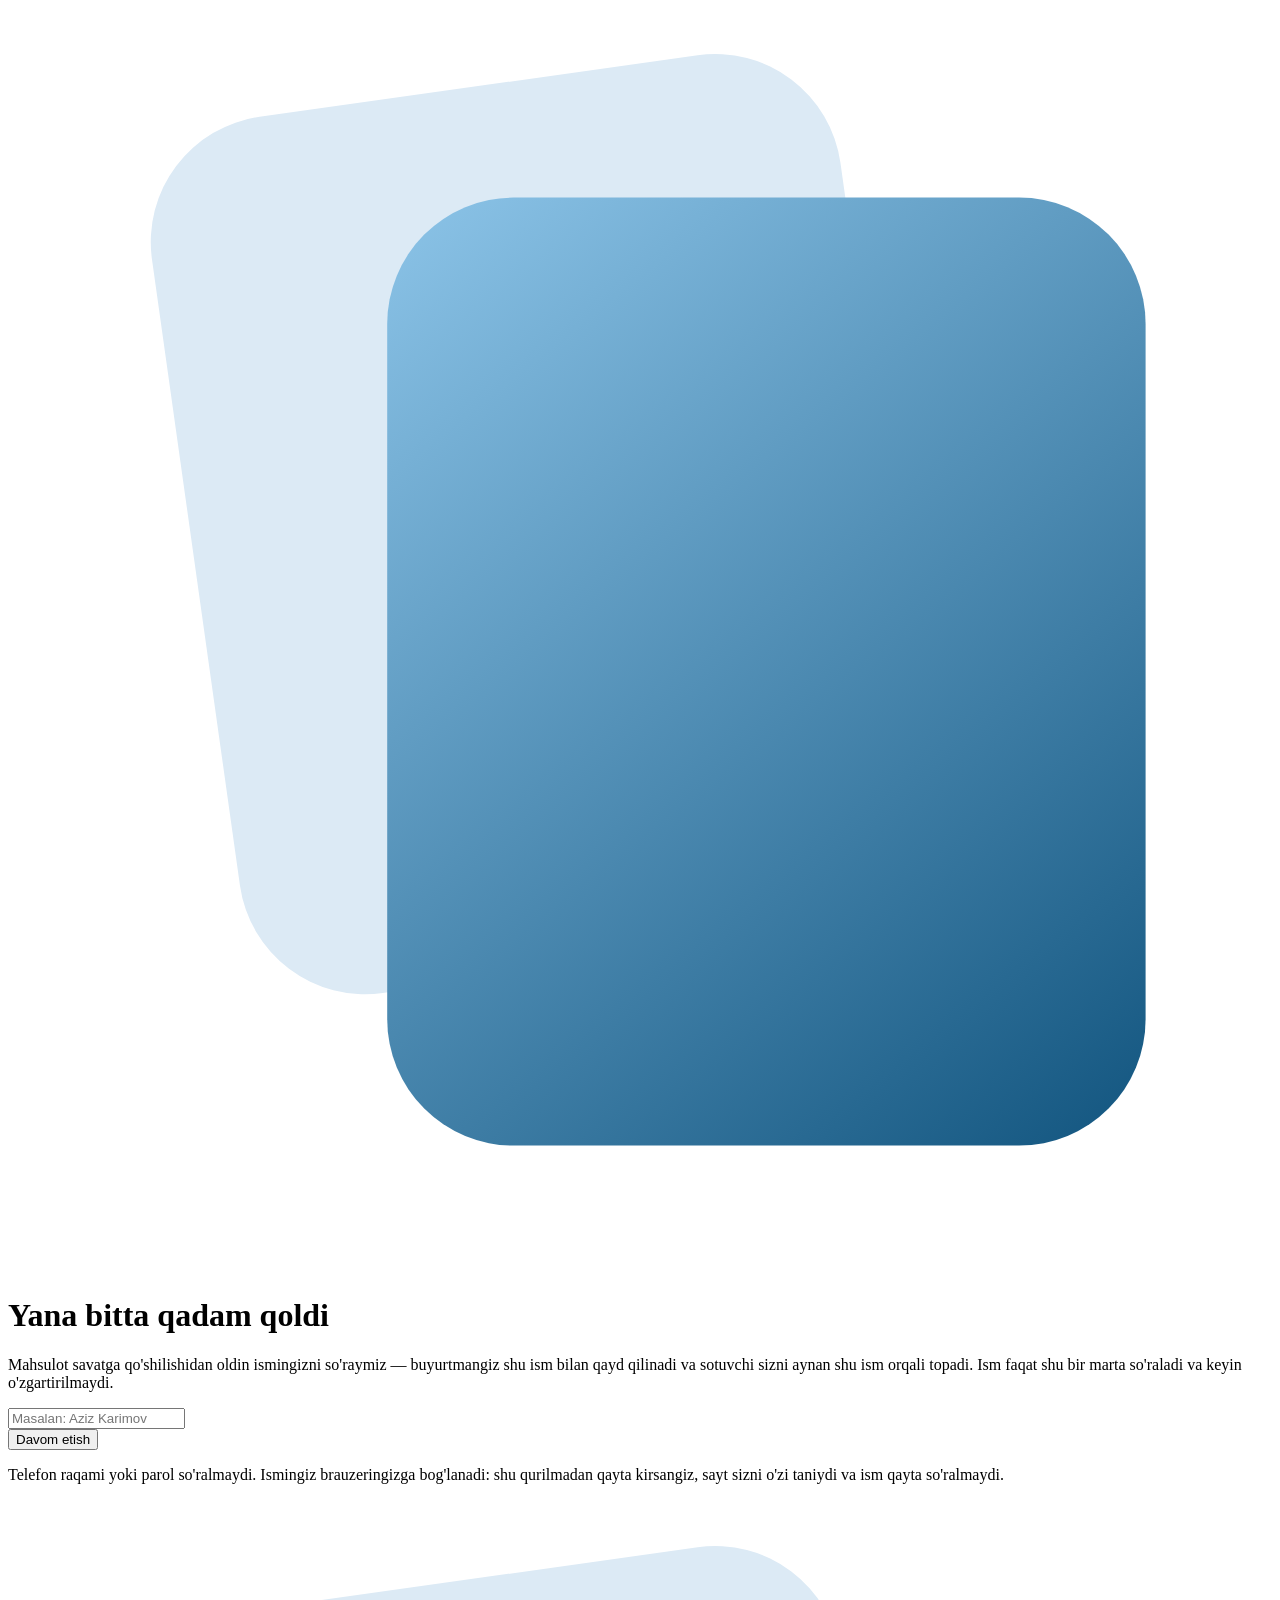
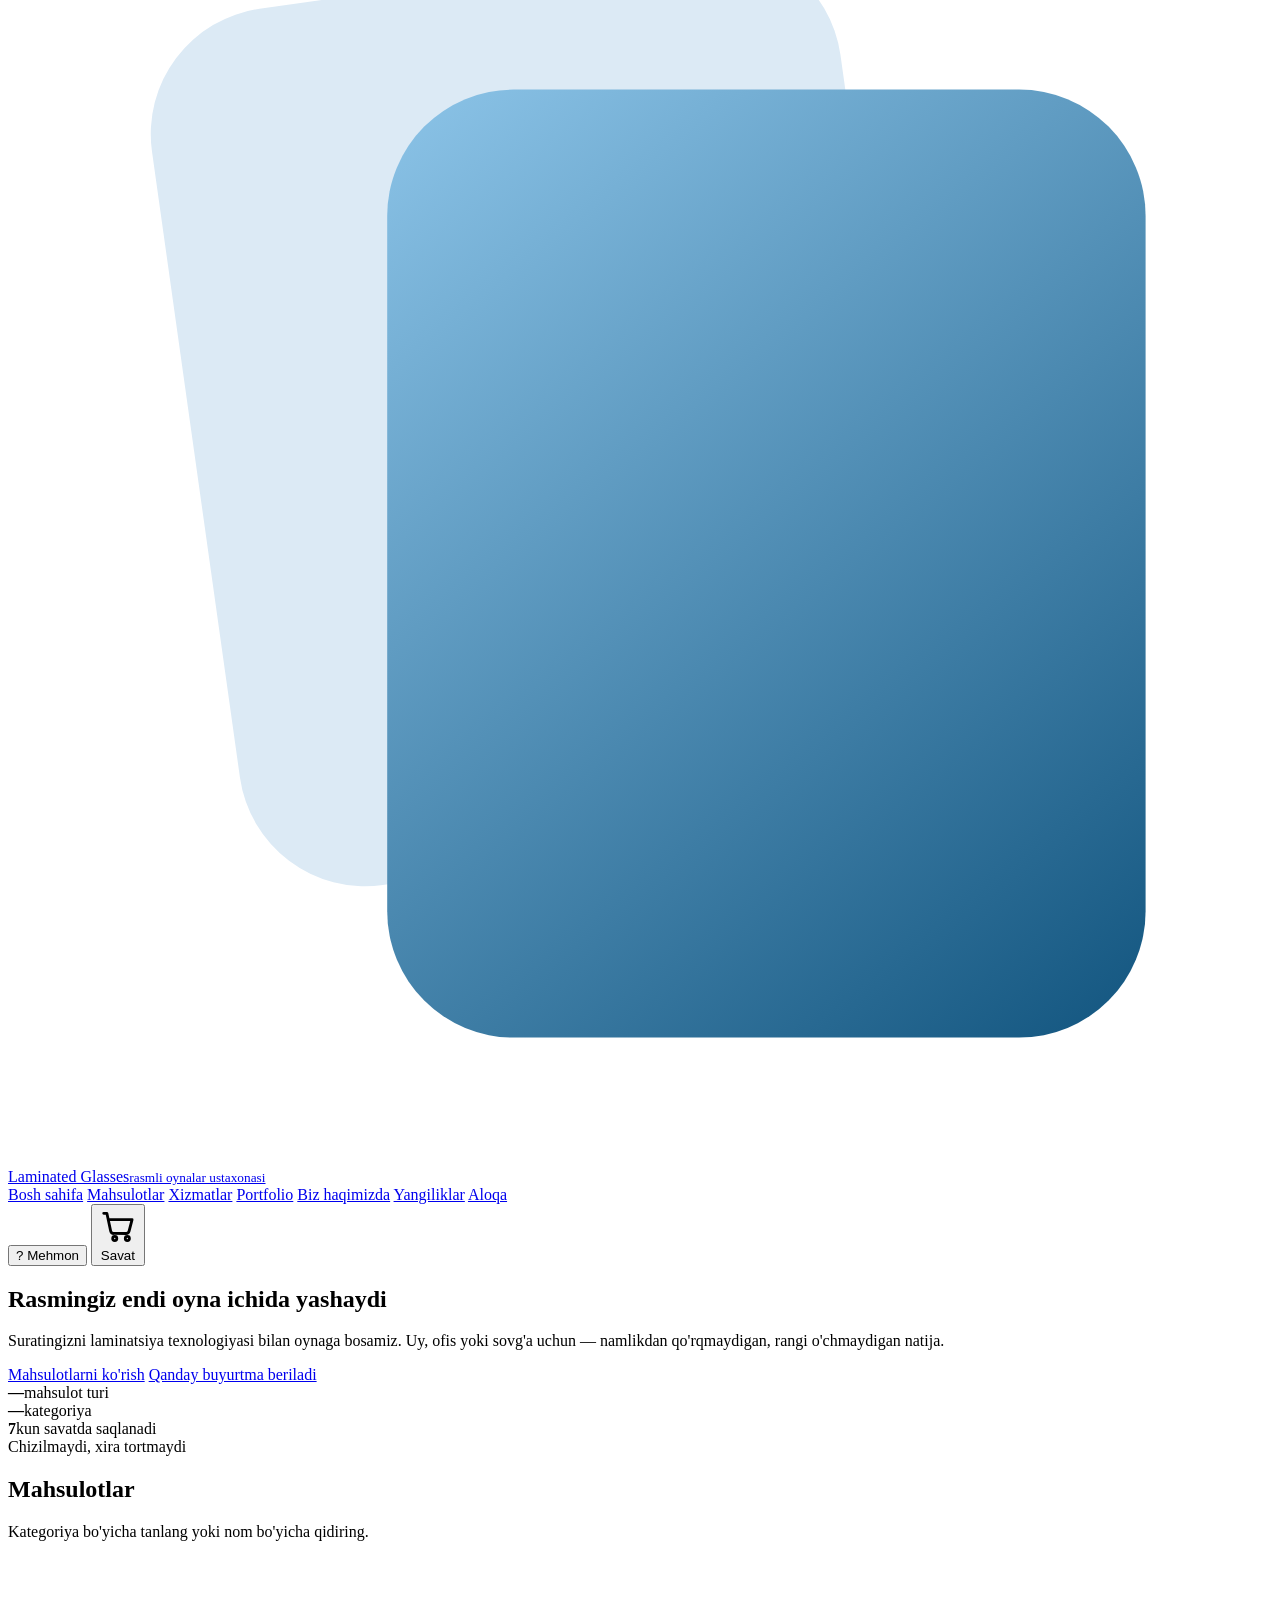
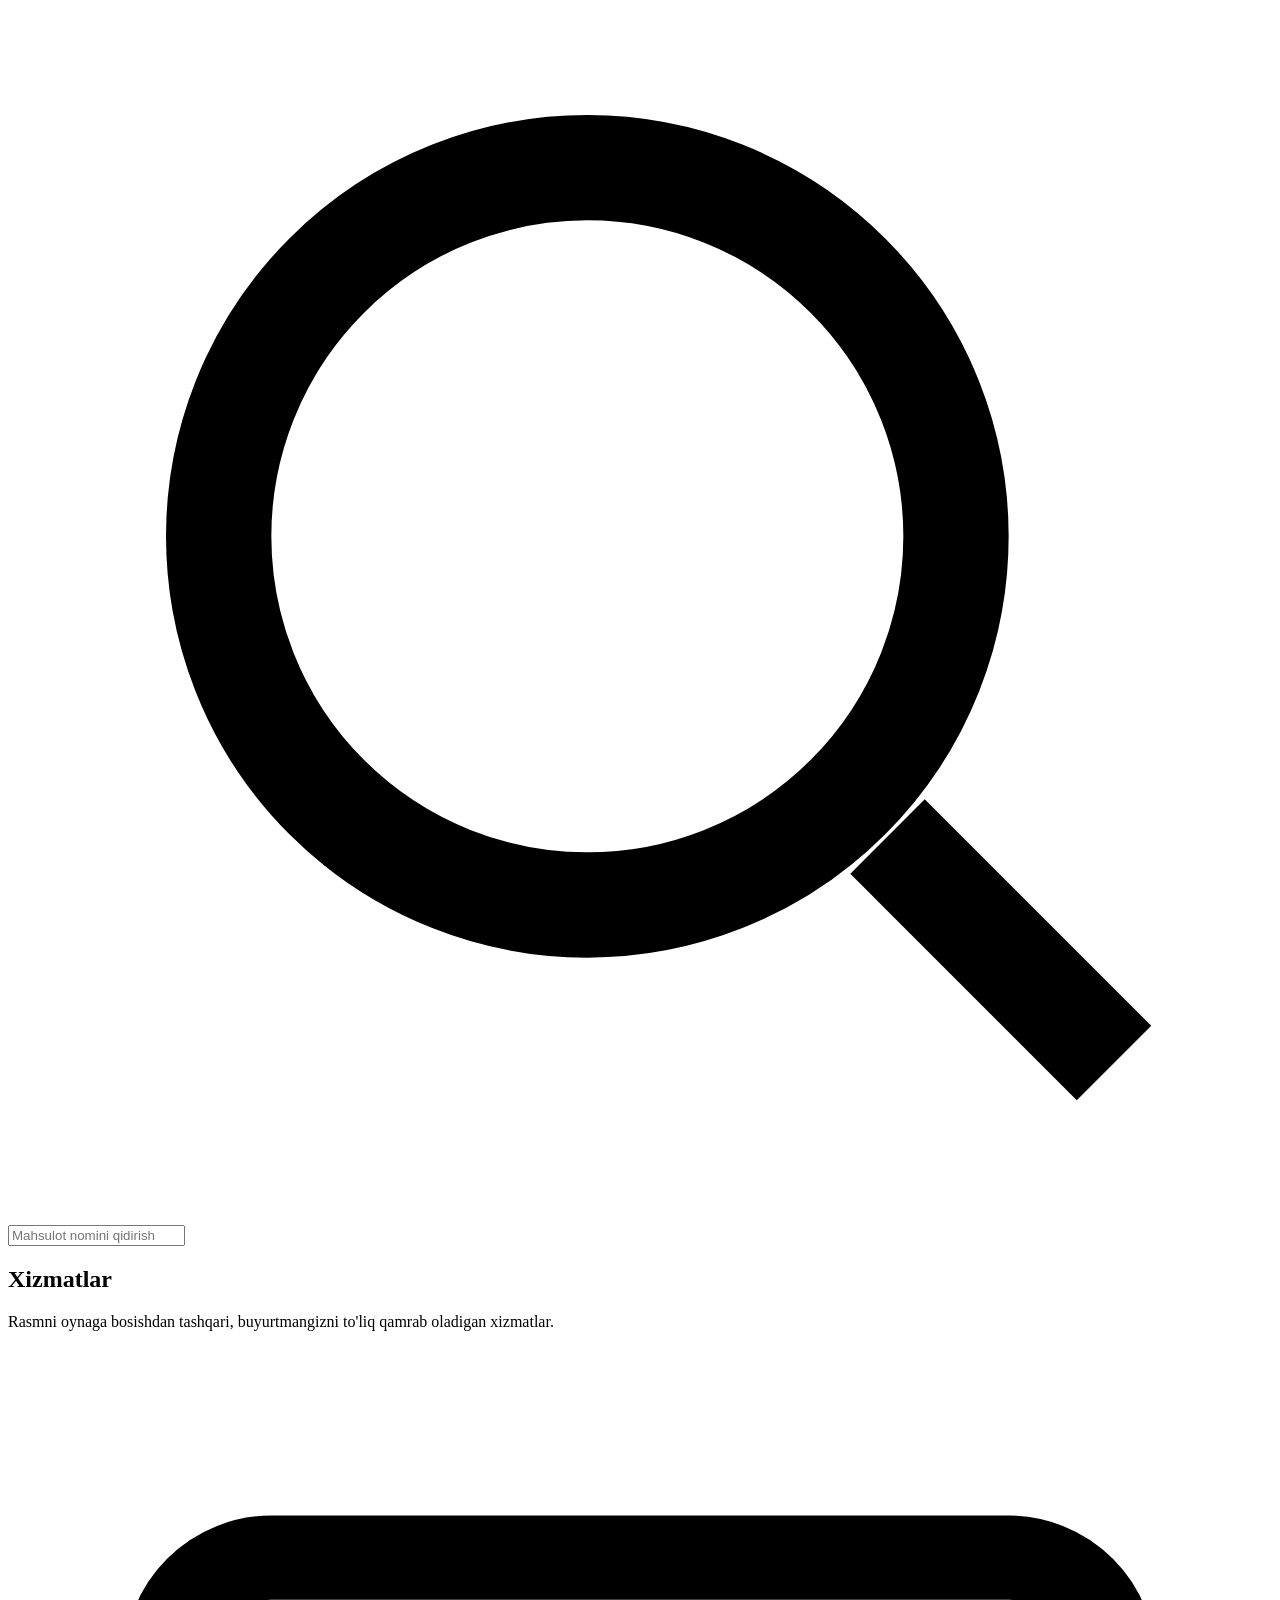
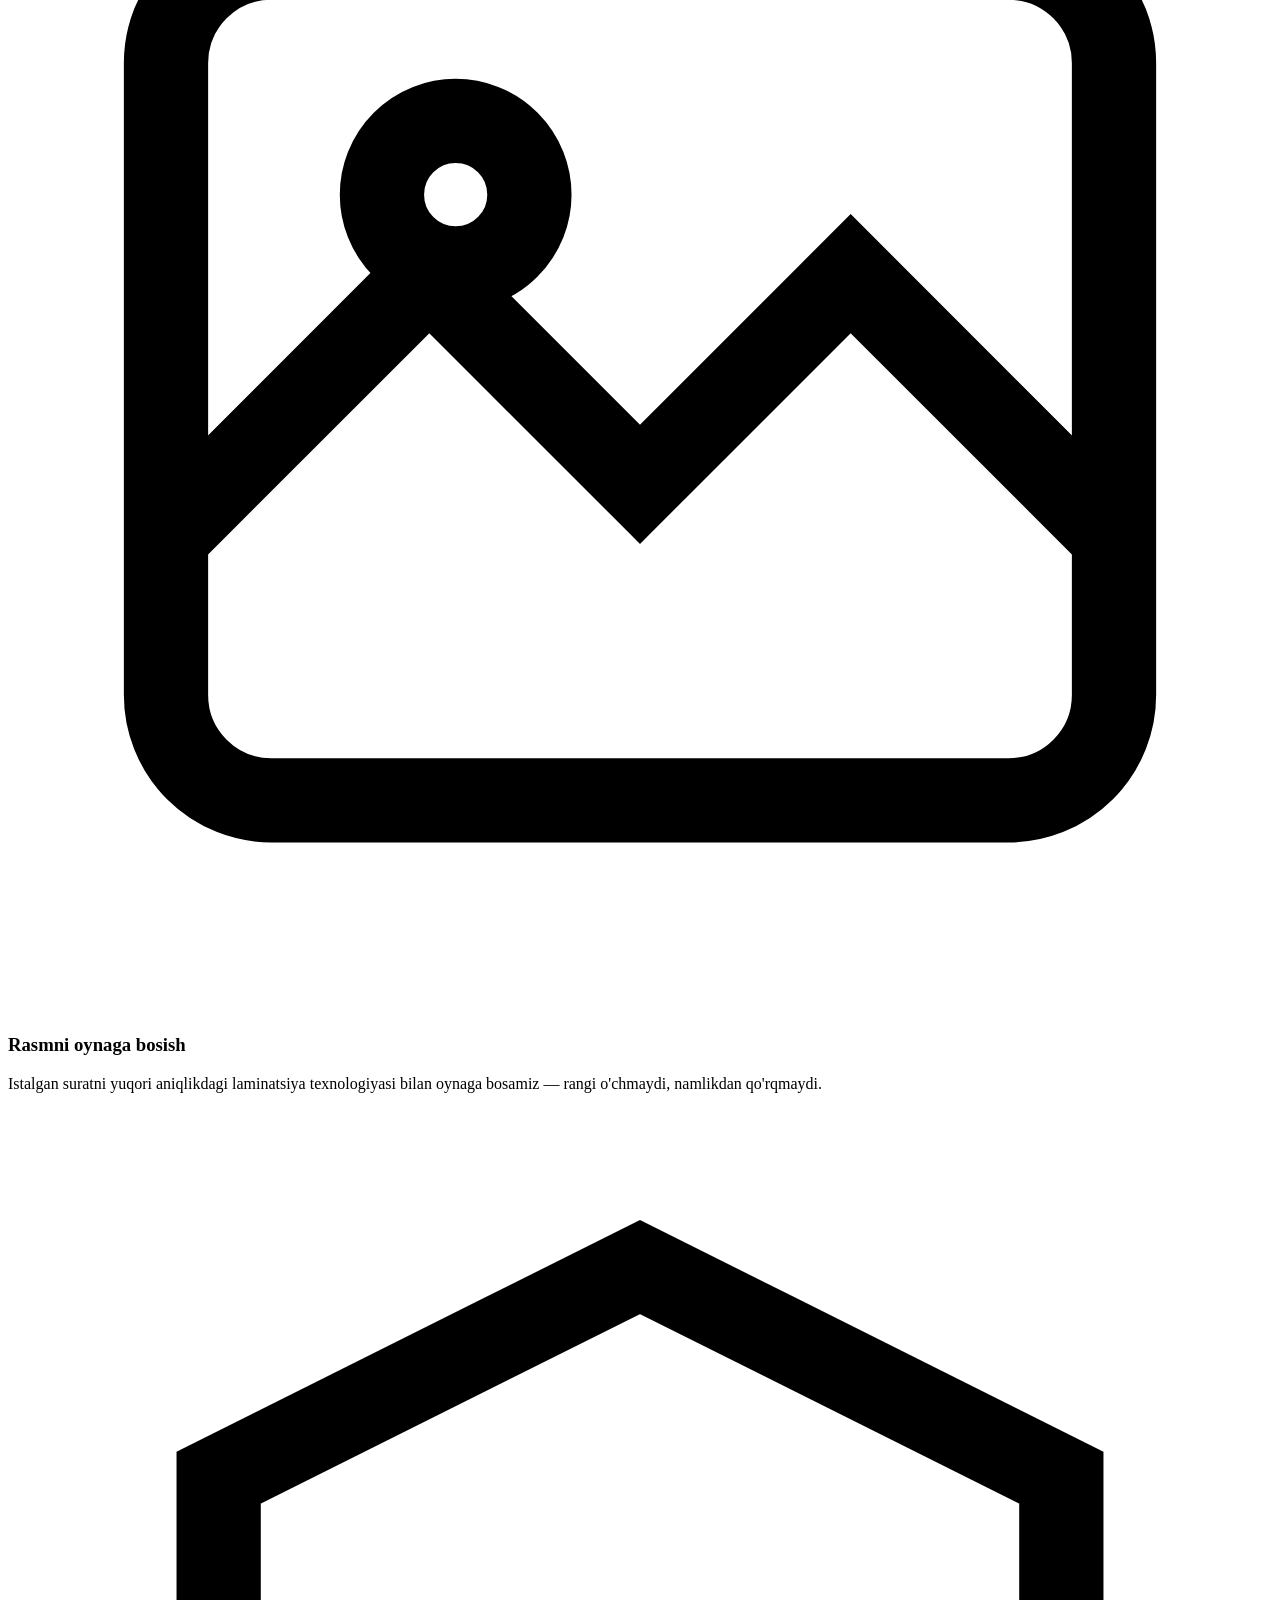
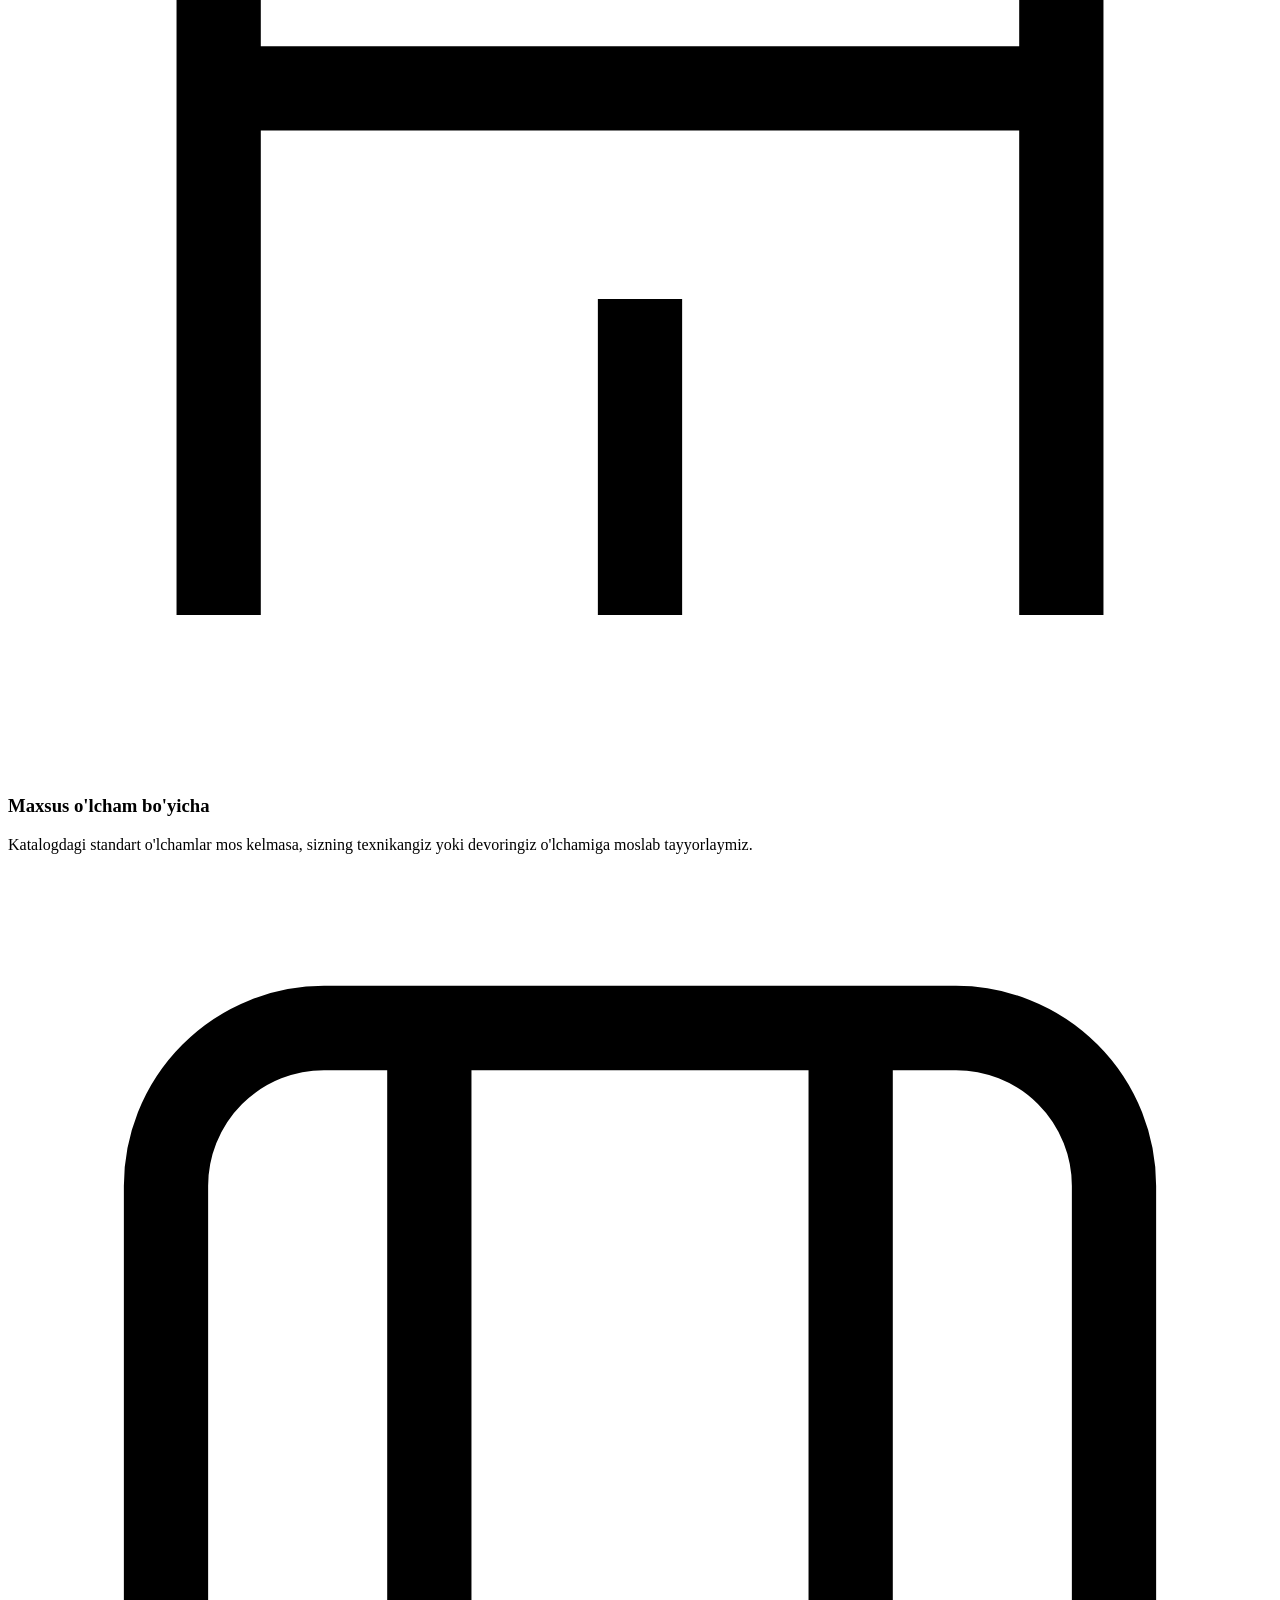
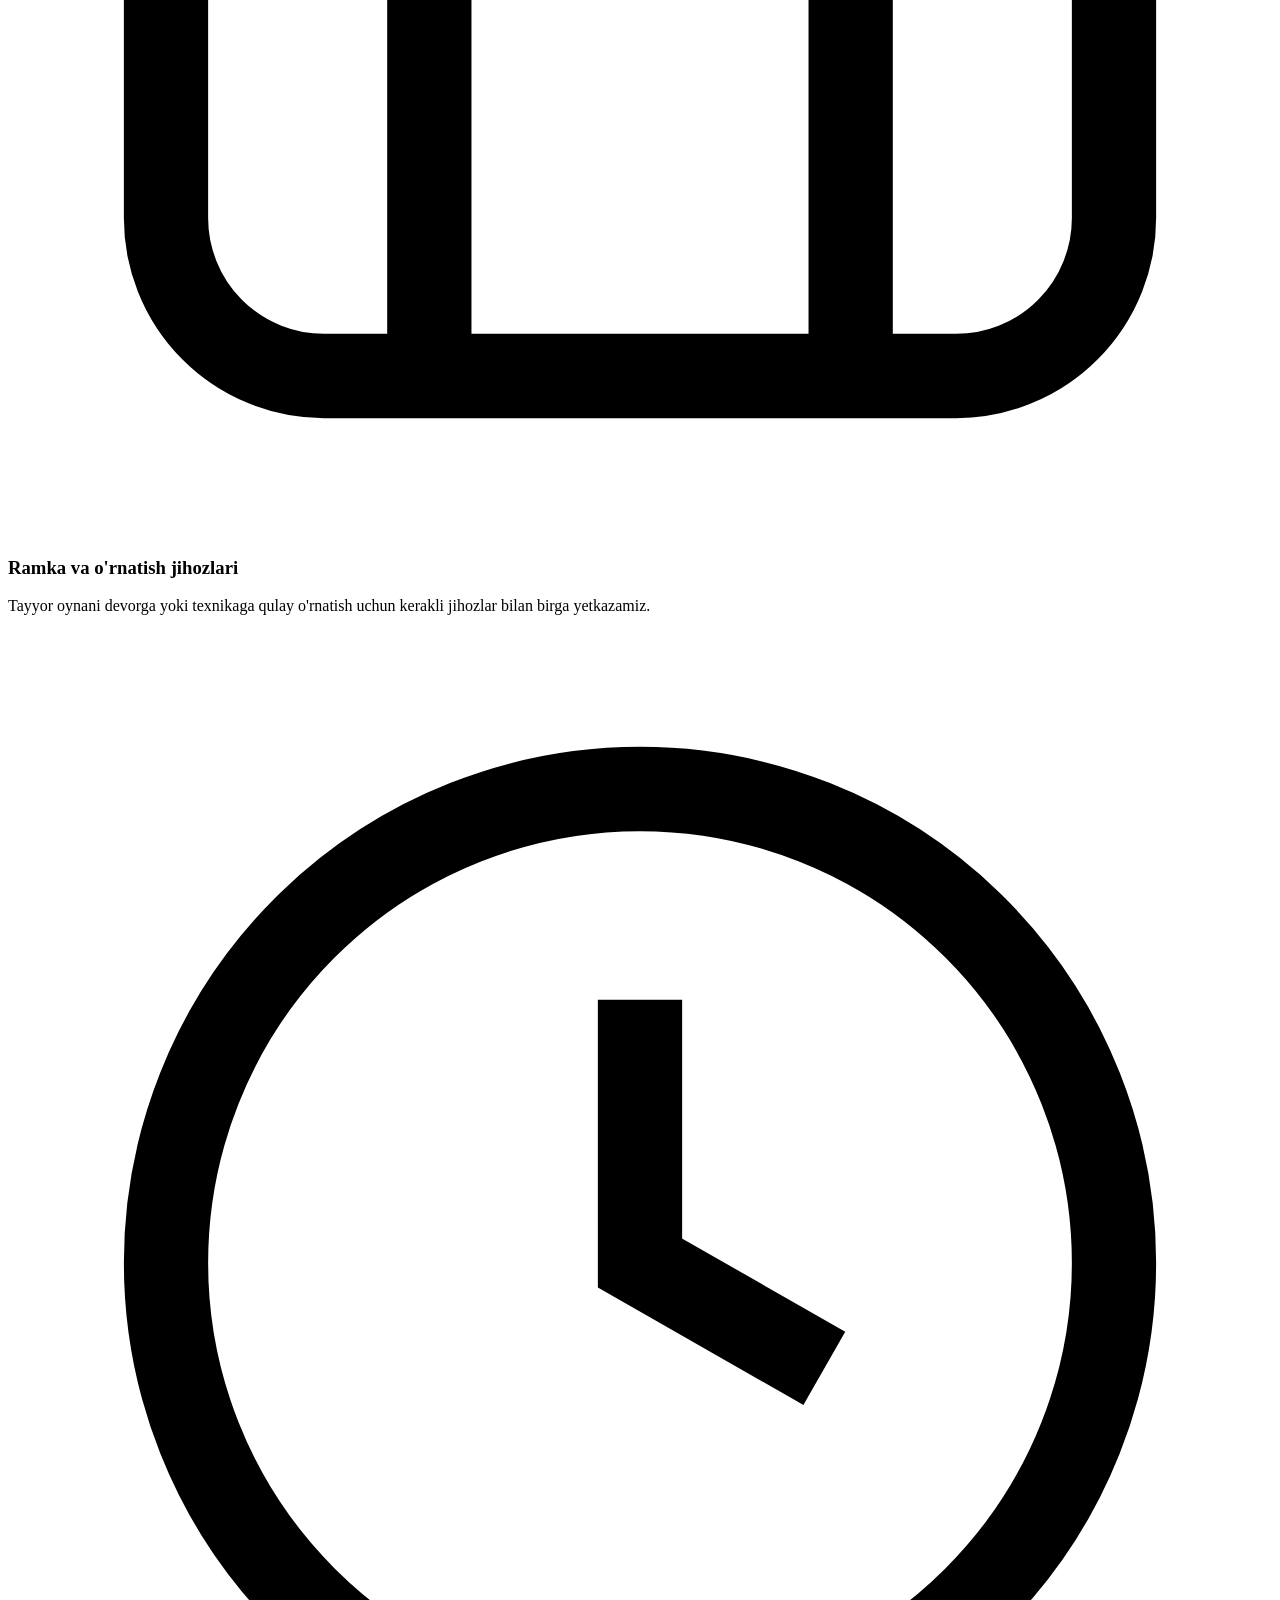
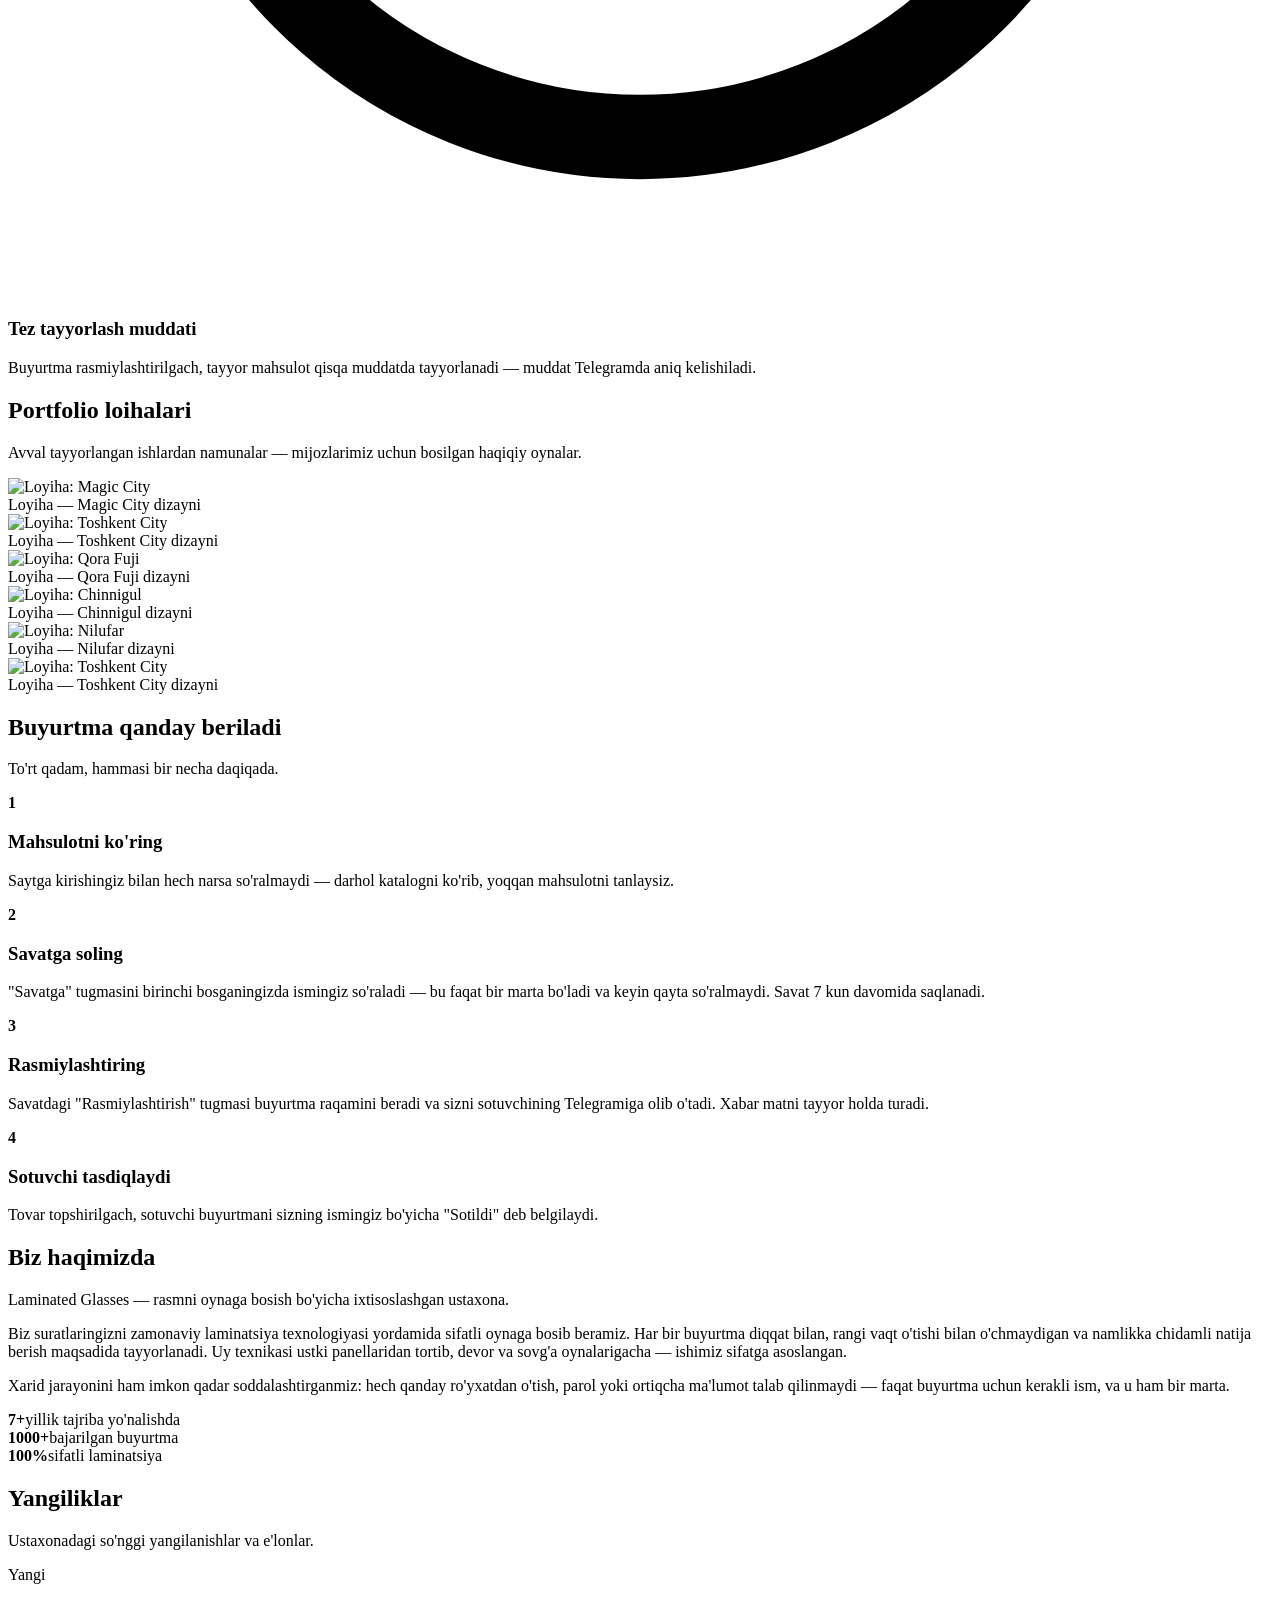
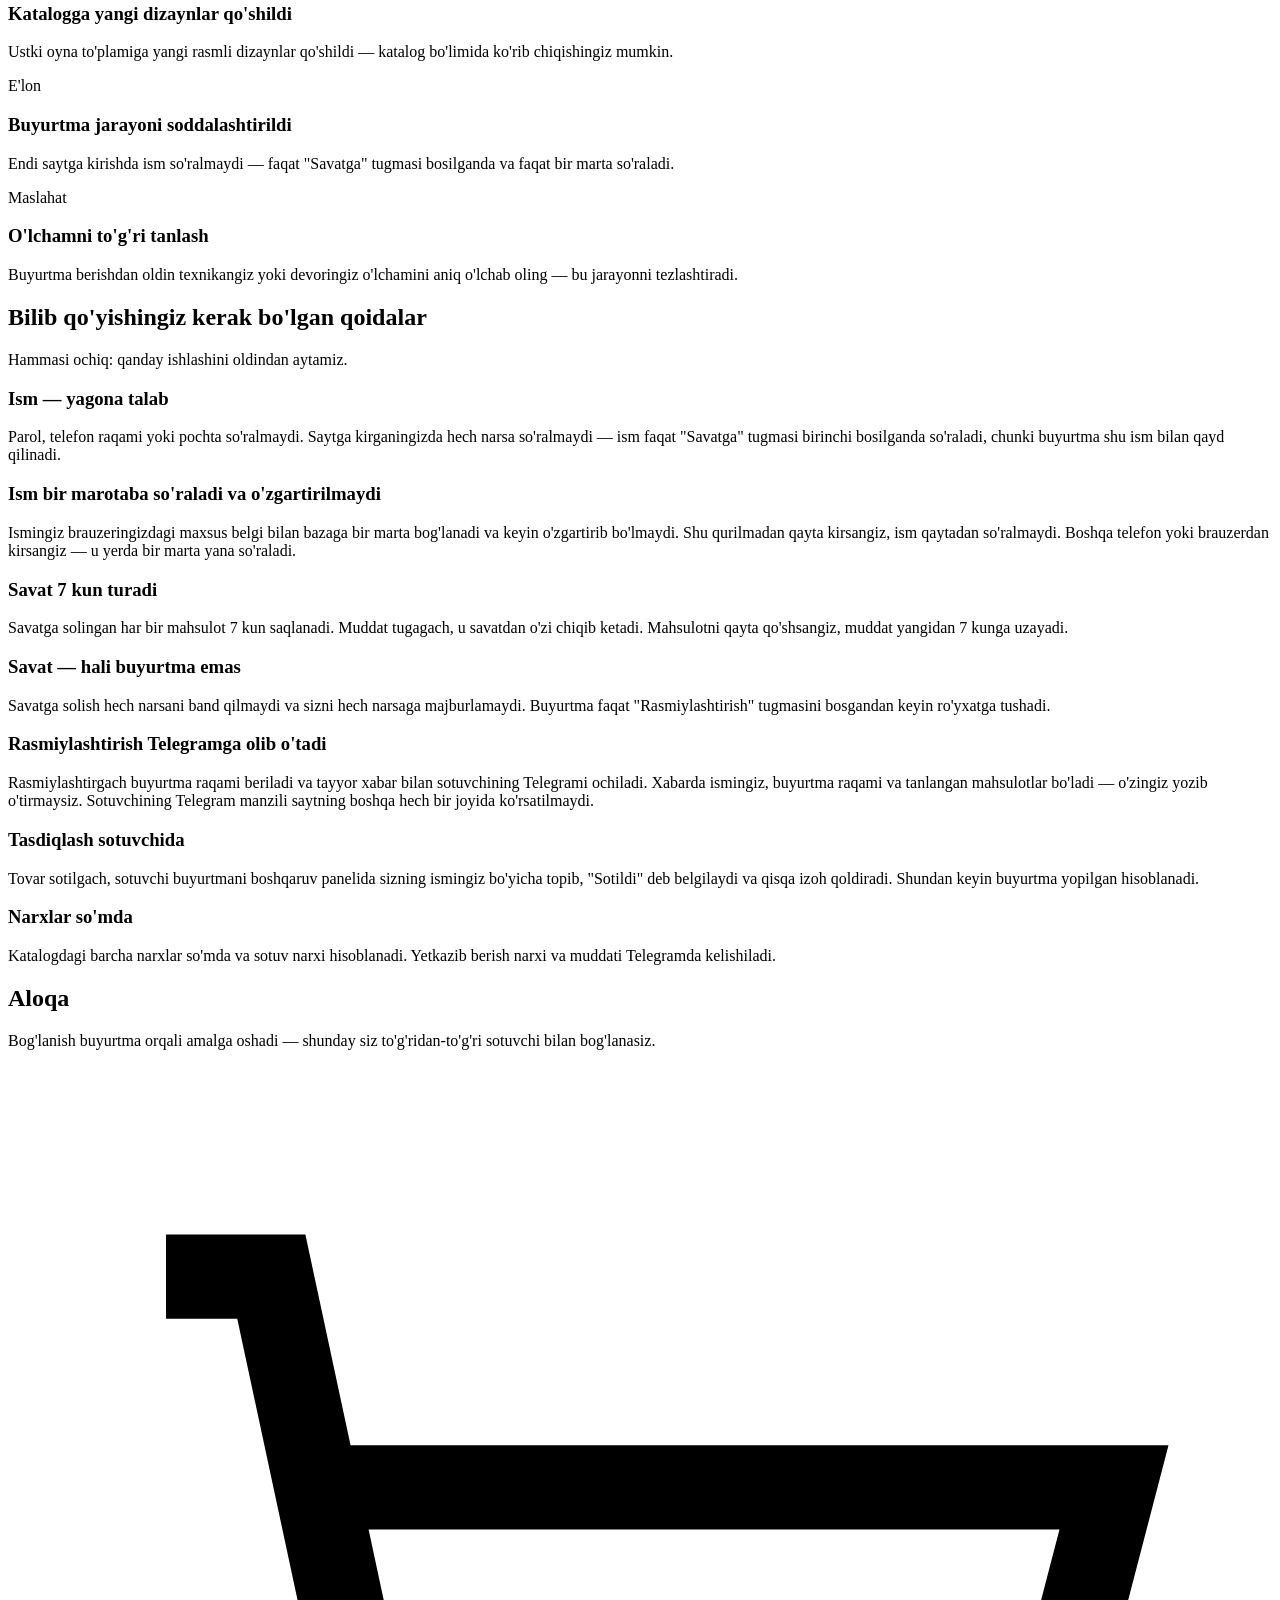
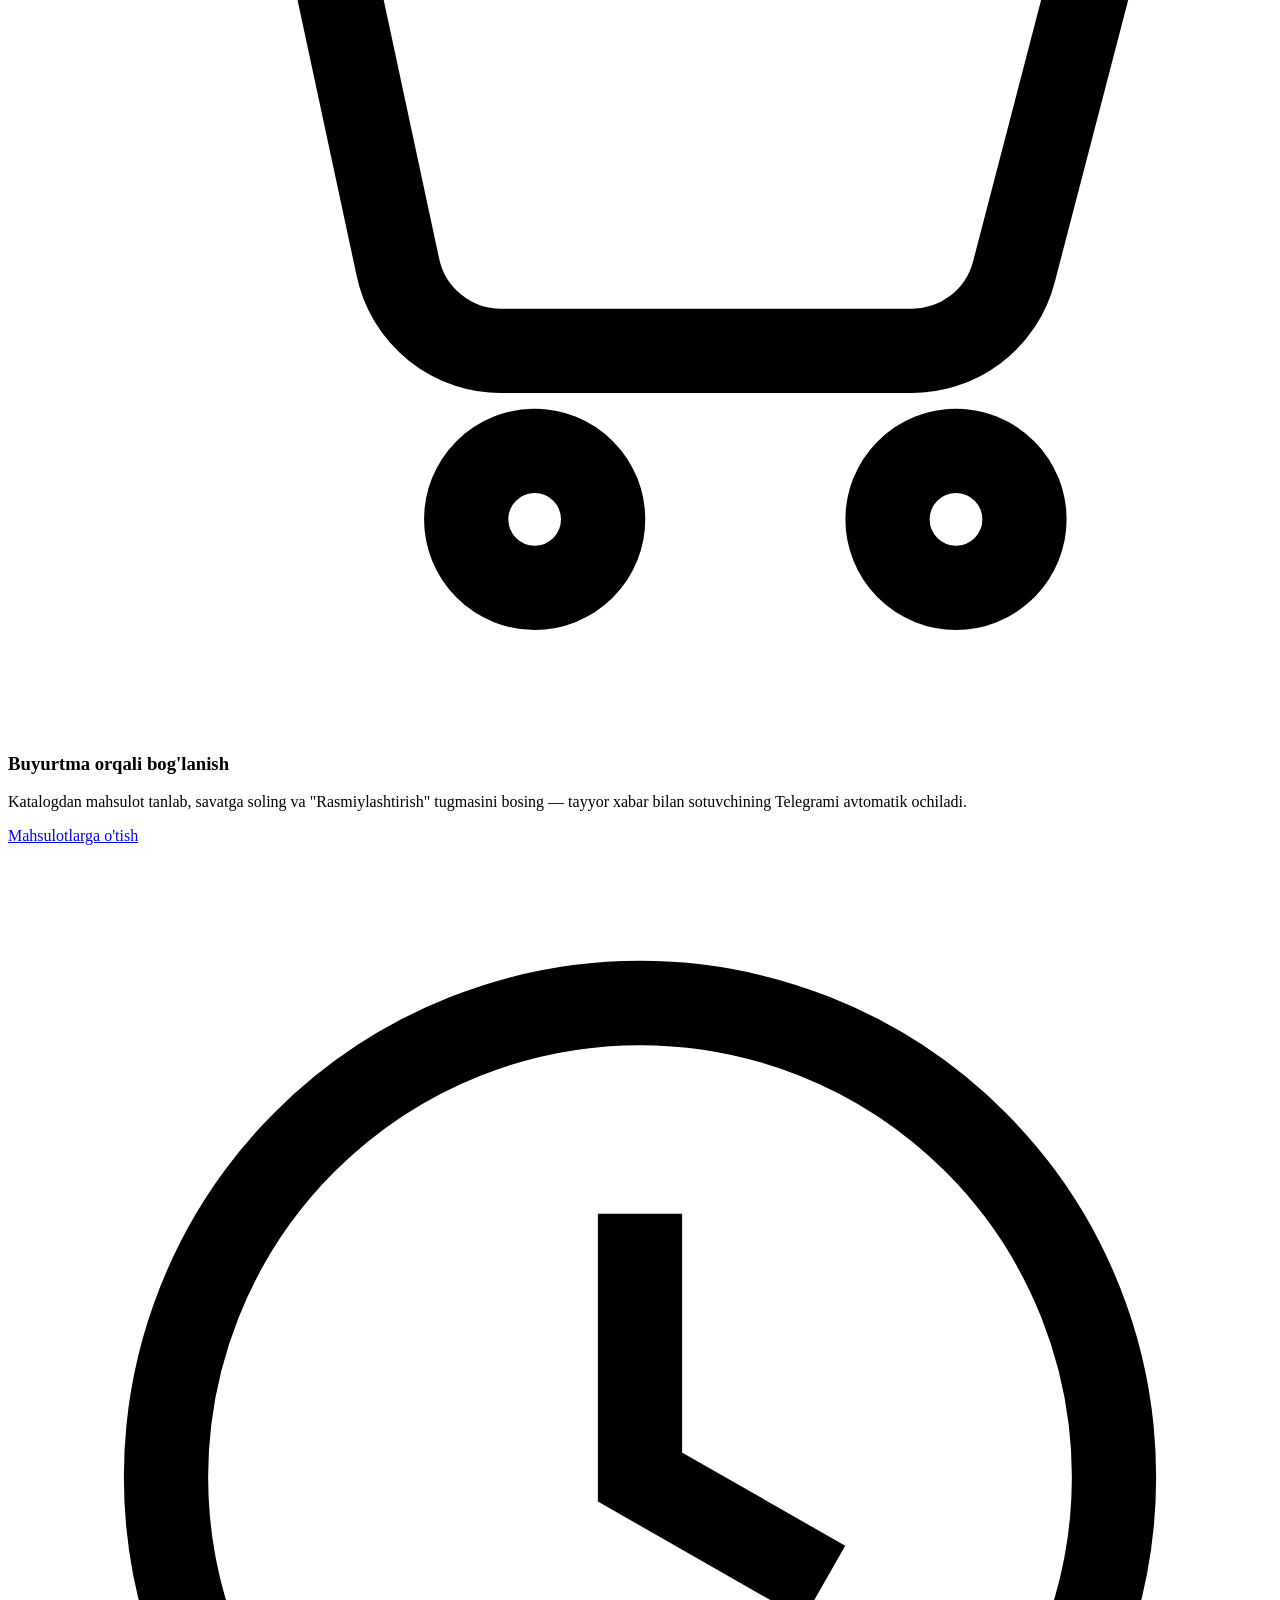
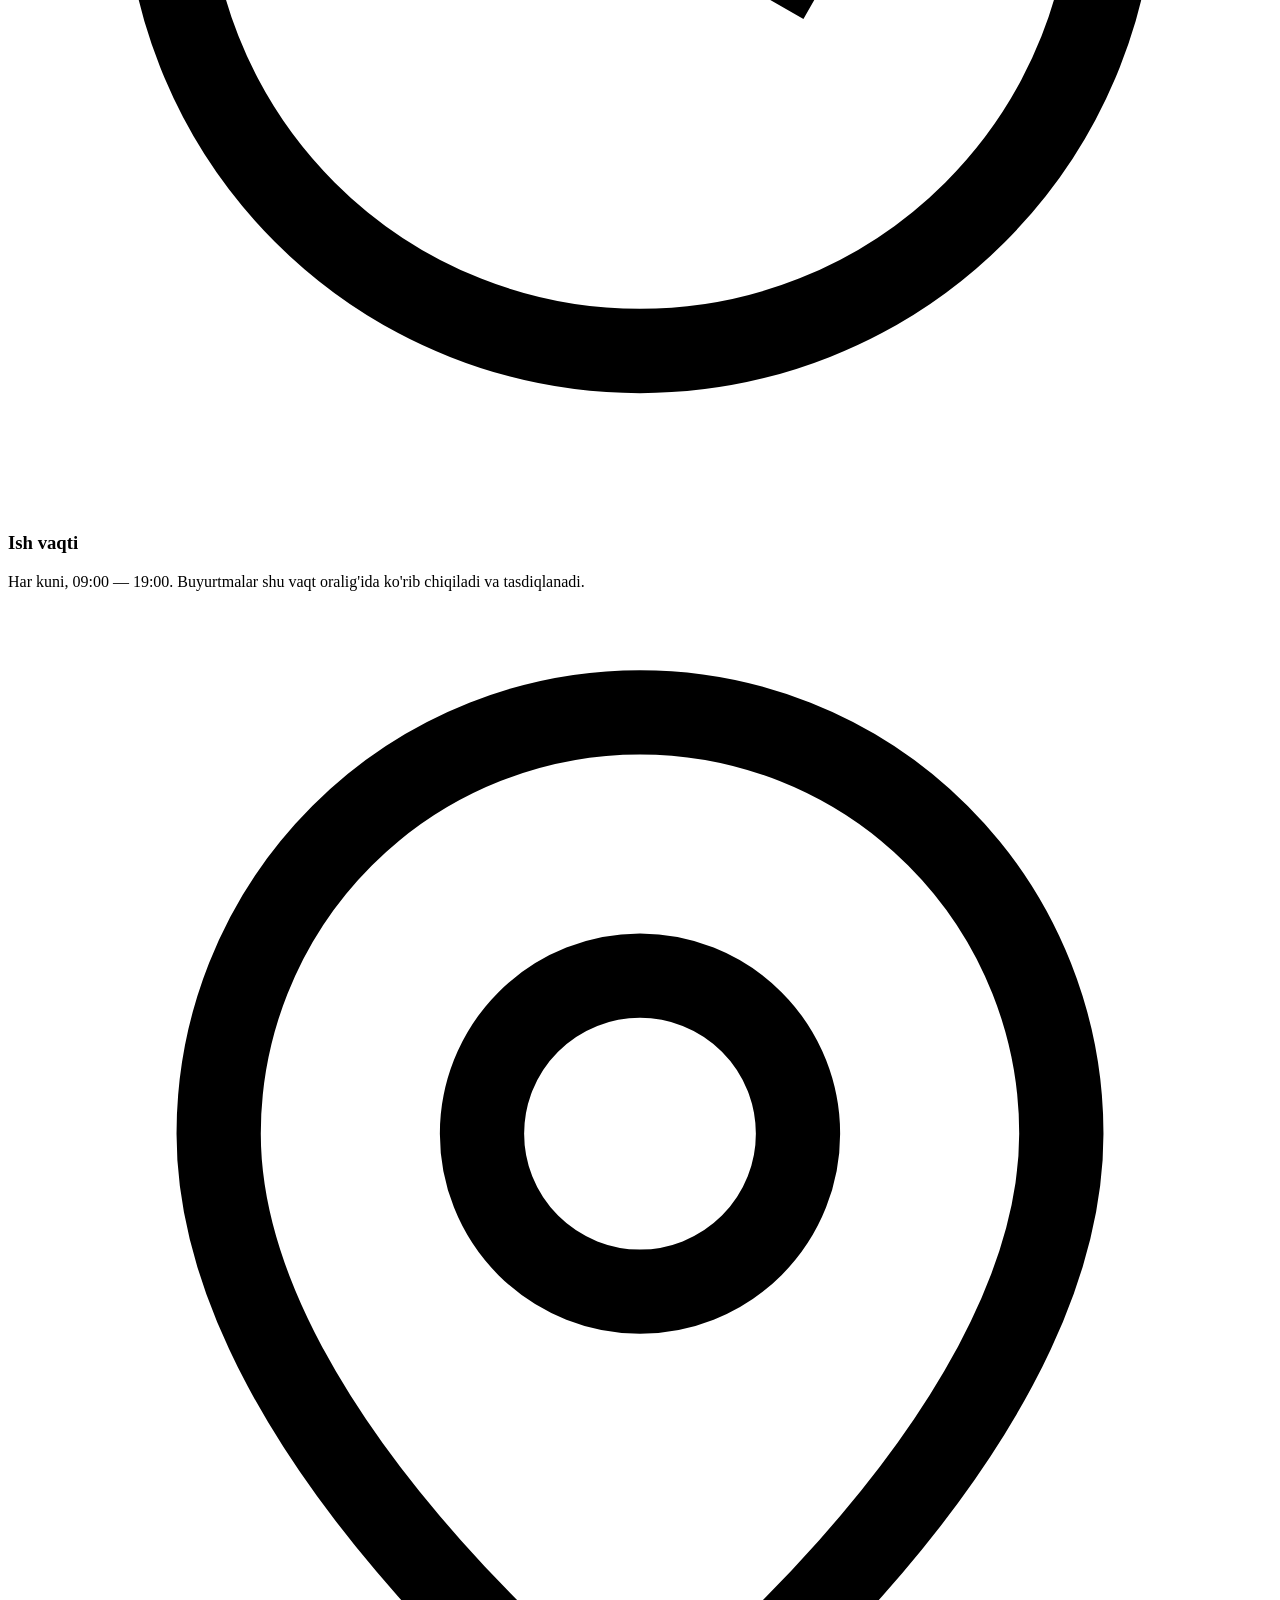
==== laminated_glasses/frontend/index.html @ e11693c5 "Create index.html" ====
<!DOCTYPE html>
<html lang="uz">
<head>
<meta charset="UTF-8" />
<meta name="viewport" content="width=device-width, initial-scale=1.0" />
<title>Laminated Glasses — rasmli oynalar</title>
<meta name="description" content="Rasmingizni sifatli laminatsiya bilan oynaga bosib beramiz. Katalogdan tanlang, savatga soling va buyurtmani rasmiylashtiring." />
<link rel="icon" href="data:image/svg+xml,<svg xmlns=%22http://www.w3.org/2000/svg%22 viewBox=%220 0 100 100%22><text y=%22.9em%22 font-size=%2290%22>🪟</text></svg>" />
<link rel="preconnect" href="https://fonts.googleapis.com" />
<link rel="preconnect" href="https://fonts.gstatic.com" crossorigin />
<link href="https://fonts.googleapis.com/css2?family=Fraunces:opsz,wght@9..144,500;9..144,600&family=Manrope:wght@400;500;600;700&display=swap" rel="stylesheet" />
<link rel="stylesheet" href="css/style.css" />
</head>
<body>

<!-- Ism so'raydigan oyna. Sayt ochilganda EMAS, foydalanuvchi birinchi marta
     "Savatga" tugmasini bosganda ochiladi va faqat bir marotaba ko'rinadi. -->
<div class="gate" id="gate">
  <div class="gate-card">
    <svg class="brand-mark" viewBox="0 0 40 40" fill="none" xmlns="http://www.w3.org/2000/svg">
      <rect x="4" y="4" width="22" height="28" rx="4" transform="rotate(-8 4 4)" fill="#DCEAF5"/>
      <rect x="12" y="6" width="24" height="30" rx="4" fill="url(#gg)"/>
      <defs><linearGradient id="gg" x1="12" y1="6" x2="36" y2="36" gradientUnits="userSpaceOnUse">
        <stop stop-color="#8CC4E8"/><stop offset="1" stop-color="#12557F"/>
      </linearGradient></defs>
    </svg>
    <h1>Yana bitta qadam qoldi</h1>
    <p>Mahsulot savatga qo'shilishidan oldin ismingizni so'raymiz — buyurtmangiz shu ism bilan qayd qilinadi va sotuvchi sizni aynan shu ism orqali topadi. Ism faqat shu bir marta so'raladi va keyin o'zgartirilmaydi.</p>
    <form id="gateForm" novalidate>
      <input type="text" id="gateName" class="gate-input" placeholder="Masalan: Aziz Karimov" maxlength="120" autocomplete="name" />
      <div class="gate-error" id="gateError"></div>
      <button type="submit" class="btn btn-primary btn-block" id="gateBtn">Davom etish</button>
    </form>
    <p class="gate-note">Telefon raqami yoki parol so'ralmaydi. Ismingiz brauzeringizga bog'lanadi: shu qurilmadan qayta kirsangiz, sayt sizni o'zi taniydi va ism qayta so'ralmaydi.</p>
  </div>
</div>

<header class="site-header">
  <div class="wrap">
    <a href="#" class="brand">
      <svg class="brand-mark" viewBox="0 0 40 40" fill="none" xmlns="http://www.w3.org/2000/svg">
        <rect x="4" y="4" width="22" height="28" rx="4" transform="rotate(-8 4 4)" fill="#DCEAF5"/>
        <rect x="12" y="6" width="24" height="30" rx="4" fill="url(#g1)"/>
        <defs><linearGradient id="g1" x1="12" y1="6" x2="36" y2="36" gradientUnits="userSpaceOnUse">
          <stop stop-color="#8CC4E8"/><stop offset="1" stop-color="#12557F"/>
        </linearGradient></defs>
      </svg>
      <span>Laminated Glasses<small>rasmli oynalar ustaxonasi</small></span>
    </a>

    <nav class="main-nav">
      <a href="#bosh-sahifa">Bosh sahifa</a>
      <a href="#mahsulotlar">Mahsulotlar</a>
      <a href="#xizmatlar">Xizmatlar</a>
      <a href="#portfolio">Portfolio</a>
      <a href="#biz-haqimizda">Biz haqimizda</a>
      <a href="#yangiliklar">Yangiliklar</a>
      <a href="#aloqa">Aloqa</a>
    </nav>

    <div class="header-side">
      <button class="user-chip static" id="userChip" title="Ismingiz" tabindex="-1">
        <span class="avatar" id="userInitial">?</span>
        <span class="name" id="userName">Mehmon</span>
      </button>
      <button class="cart-btn" id="cartBtn">
        <svg viewBox="0 0 24 24" fill="none" stroke="currentColor" stroke-width="1.8" stroke-linecap="round" stroke-linejoin="round">
          <path d="M3 4h2l2.4 11.2a2 2 0 0 0 2 1.6h7.7a2 2 0 0 0 2-1.5L21 8H6"/>
          <circle cx="10" cy="20" r="1.3"/><circle cx="18" cy="20" r="1.3"/>
        </svg>
        <span class="label">Savat</span>
        <span class="cart-count" id="cartCount" hidden>0</span>
      </button>
    </div>
  </div>
</header>

<section class="hero" id="bosh-sahifa">
  <div class="wrap">
    <div>
      <h1>Rasmingiz endi oyna ichida yashaydi</h1>
      <p>Suratingizni laminatsiya texnologiyasi bilan oynaga bosamiz. Uy, ofis yoki sovg'a uchun — namlikdan qo'rqmaydigan, rangi o'chmaydigan natija.</p>
      <div class="hero-actions">
        <a href="#mahsulotlar" class="btn btn-primary">Mahsulotlarni ko'rish</a>
        <a href="#qanday-ishlaydi" class="btn btn-ghost">Qanday buyurtma beriladi</a>
      </div>
      <div class="hero-stats">
        <div><strong id="statProducts">—</strong><span>mahsulot turi</span></div>
        <div><strong id="statCategories">—</strong><span>kategoriya</span></div>
        <div><strong id="statCartDays">7</strong><span>kun savatda saqlanadi</span></div>
      </div>
    </div>
    <div class="glass-visual" aria-hidden="true">
      <div class="pane pane-back"></div>
      <div class="pane pane-front"></div>
      <div class="glass-badge">Chizilmaydi, xira tortmaydi</div>
    </div>
  </div>
</section>

<section class="catalog" id="mahsulotlar">
  <div class="wrap">
    <div class="section-head">
      <div>
        <h2>Mahsulotlar</h2>
        <p>Kategoriya bo'yicha tanlang yoki nom bo'yicha qidiring.</p>
      </div>
      <div class="search-box">
        <svg viewBox="0 0 24 24" fill="none" stroke="currentColor" stroke-width="2"><circle cx="11" cy="11" r="7"/><path d="m21 21-4.3-4.3"/></svg>
        <input type="text" id="searchInput" placeholder="Mahsulot nomini qidirish" />
      </div>
    </div>

    <div class="filters" id="filters"></div>

    <div class="product-grid" id="productGrid">
      <div class="skeleton"></div><div class="skeleton"></div><div class="skeleton"></div>
    </div>
  </div>
</section>

<section class="services" id="xizmatlar">
  <div class="wrap">
    <div class="section-head">
      <div>
        <h2>Xizmatlar</h2>
        <p>Rasmni oynaga bosishdan tashqari, buyurtmangizni to'liq qamrab oladigan xizmatlar.</p>
      </div>
    </div>
    <div class="service-grid">
      <div class="service-card">
        <div class="service-icon">
          <svg viewBox="0 0 24 24" fill="none" stroke="currentColor" stroke-width="1.6"><rect x="3" y="4" width="18" height="16" rx="2"/><path d="m3 15 5-5 4 4 4-4 5 5"/><circle cx="8.5" cy="8.5" r="1.4"/></svg>
        </div>
        <h3>Rasmni oynaga bosish</h3>
        <p>Istalgan suratni yuqori aniqlikdagi laminatsiya texnologiyasi bilan oynaga bosamiz — rangi o'chmaydi, namlikdan qo'rqmaydi.</p>
      </div>
      <div class="service-card">
        <div class="service-icon">
          <svg viewBox="0 0 24 24" fill="none" stroke="currentColor" stroke-width="1.6"><path d="M4 21V7l8-4 8 4v14"/><path d="M4 11h16"/><path d="M12 21v-6"/></svg>
        </div>
        <h3>Maxsus o'lcham bo'yicha</h3>
        <p>Katalogdagi standart o'lchamlar mos kelmasa, sizning texnikangiz yoki devoringiz o'lchamiga moslab tayyorlaymiz.</p>
      </div>
      <div class="service-card">
        <div class="service-icon">
          <svg viewBox="0 0 24 24" fill="none" stroke="currentColor" stroke-width="1.6"><rect x="3" y="3" width="18" height="18" rx="3"/><path d="M8 3v18M16 3v18"/></svg>
        </div>
        <h3>Ramka va o'rnatish jihozlari</h3>
        <p>Tayyor oynani devorga yoki texnikaga qulay o'rnatish uchun kerakli jihozlar bilan birga yetkazamiz.</p>
      </div>
      <div class="service-card">
        <div class="service-icon">
          <svg viewBox="0 0 24 24" fill="none" stroke="currentColor" stroke-width="1.6"><circle cx="12" cy="12" r="9"/><path d="M12 7v5l3.5 2"/></svg>
        </div>
        <h3>Tez tayyorlash muddati</h3>
        <p>Buyurtma rasmiylashtirilgach, tayyor mahsulot qisqa muddatda tayyorlanadi — muddat Telegramda aniq kelishiladi.</p>
      </div>
    </div>
  </div>
</section>

<section class="portfolio" id="portfolio">
  <div class="wrap">
    <div class="section-head">
      <div>
        <h2>Portfolio loihalari</h2>
        <p>Avval tayyorlangan ishlardan namunalar — mijozlarimiz uchun bosilgan haqiqiy oynalar.</p>
      </div>
    </div>
    <div class="portfolio-grid" id="portfolioGrid">
      <div class="portfolio-card">
        <img src="/uploads/b29523fc127b405a944625bada8e5741.jpg" alt="Loyiha: Magic City" loading="lazy" />
        <div class="portfolio-cap">Loyiha — Magic City dizayni</div>
      </div>
      <div class="portfolio-card">
        <img src="/uploads/18f786b844214749bffd4e4f482b7e7d.jpg" alt="Loyiha: Toshkent City" loading="lazy" />
        <div class="portfolio-cap">Loyiha — Toshkent City dizayni</div>
      </div>
      <div class="portfolio-card">
        <img src="/uploads/5639464f2bea4d3fa9a1bfc873d26e0e.jpg" alt="Loyiha: Qora Fuji" loading="lazy" />
        <div class="portfolio-cap">Loyiha — Qora Fuji dizayni</div>
      </div>
      <div class="portfolio-card">
        <img src="/uploads/562878eee6204a59a290265981d5bc86.jpg" alt="Loyiha: Chinnigul" loading="lazy" />
        <div class="portfolio-cap">Loyiha — Chinnigul dizayni</div>
      </div>
      <div class="portfolio-card">
        <img src="/uploads/8a0700e0c4174f79ada43bfa12724c32.jpg" alt="Loyiha: Nilufar" loading="lazy" />
        <div class="portfolio-cap">Loyiha — Nilufar dizayni</div>
      </div>
      <div class="portfolio-card">
        <img src="/uploads/87867a481643433d8866078d4381cc0a.jpg" alt="Loyiha: Toshkent City" loading="lazy" />
        <div class="portfolio-cap">Loyiha — Toshkent City dizayni</div>
      </div>
    </div>
  </div>
</section>

<section class="steps" id="qanday-ishlaydi">
  <div class="wrap">
    <div class="section-head">
      <div>
        <h2>Buyurtma qanday beriladi</h2>
        <p>To'rt qadam, hammasi bir necha daqiqada.</p>
      </div>
    </div>
    <div class="step-grid">
      <div class="step">
        <b>1</b>
        <h3>Mahsulotni ko'ring</h3>
        <p>Saytga kirishingiz bilan hech narsa so'ralmaydi — darhol katalogni ko'rib, yoqqan mahsulotni tanlaysiz.</p>
      </div>
      <div class="step">
        <b>2</b>
        <h3>Savatga soling</h3>
        <p>"Savatga" tugmasini birinchi bosganingizda ismingiz so'raladi — bu faqat bir marta bo'ladi va keyin qayta so'ralmaydi. Savat 7 kun davomida saqlanadi.</p>
      </div>
      <div class="step">
        <b>3</b>
        <h3>Rasmiylashtiring</h3>
        <p>Savatdagi "Rasmiylashtirish" tugmasi buyurtma raqamini beradi va sizni sotuvchining Telegramiga olib o'tadi. Xabar matni tayyor holda turadi.</p>
      </div>
      <div class="step">
        <b>4</b>
        <h3>Sotuvchi tasdiqlaydi</h3>
        <p>Tovar topshirilgach, sotuvchi buyurtmani sizning ismingiz bo'yicha "Sotildi" deb belgilaydi.</p>
      </div>
    </div>
  </div>
</section>

<section class="about" id="biz-haqimizda">
  <div class="wrap about-grid">
    <div>
      <div class="section-head">
        <div>
          <h2>Biz haqimizda</h2>
          <p>Laminated Glasses — rasmni oynaga bosish bo'yicha ixtisoslashgan ustaxona.</p>
        </div>
      </div>
      <p class="about-text">Biz suratlaringizni zamonaviy laminatsiya texnologiyasi yordamida sifatli oynaga bosib beramiz. Har bir buyurtma diqqat bilan, rangi vaqt o'tishi bilan o'chmaydigan va namlikka chidamli natija berish maqsadida tayyorlanadi. Uy texnikasi ustki panellaridan tortib, devor va sovg'a oynalarigacha — ishimiz sifatga asoslangan.</p>
      <p class="about-text">Xarid jarayonini ham imkon qadar soddalashtirganmiz: hech qanday ro'yxatdan o'tish, parol yoki ortiqcha ma'lumot talab qilinmaydi — faqat buyurtma uchun kerakli ism, va u ham bir marta.</p>
    </div>
    <div class="about-stats">
      <div class="about-stat"><strong>7+</strong><span>yillik tajriba yo'nalishda</span></div>
      <div class="about-stat"><strong>1000+</strong><span>bajarilgan buyurtma</span></div>
      <div class="about-stat"><strong>100%</strong><span>sifatli laminatsiya</span></div>
    </div>
  </div>
</section>

<section class="news" id="yangiliklar">
  <div class="wrap">
    <div class="section-head">
      <div>
        <h2>Yangiliklar</h2>
        <p>Ustaxonadagi so'nggi yangilanishlar va e'lonlar.</p>
      </div>
    </div>
    <div class="news-grid">
      <article class="news-card">
        <span class="news-date">Yangi</span>
        <h3>Katalogga yangi dizaynlar qo'shildi</h3>
        <p>Ustki oyna to'plamiga yangi rasmli dizaynlar qo'shildi — katalog bo'limida ko'rib chiqishingiz mumkin.</p>
      </article>
      <article class="news-card">
        <span class="news-date">E'lon</span>
        <h3>Buyurtma jarayoni soddalashtirildi</h3>
        <p>Endi saytga kirishda ism so'ralmaydi — faqat "Savatga" tugmasi bosilganda va faqat bir marta so'raladi.</p>
      </article>
      <article class="news-card">
        <span class="news-date">Maslahat</span>
        <h3>O'lchamni to'g'ri tanlash</h3>
        <p>Buyurtma berishdan oldin texnikangiz yoki devoringiz o'lchamini aniq o'lchab oling — bu jarayonni tezlashtiradi.</p>
      </article>
    </div>
  </div>
</section>

<section class="rules" id="qoidalar">
  <div class="wrap">
    <div class="section-head">
      <div>
        <h2>Bilib qo'yishingiz kerak bo'lgan qoidalar</h2>
        <p>Hammasi ochiq: qanday ishlashini oldindan aytamiz.</p>
      </div>
    </div>
    <div class="rule-grid">
      <div class="rule">
        <h3>Ism — yagona talab</h3>
        <p>Parol, telefon raqami yoki pochta so'ralmaydi. Saytga kirganingizda hech narsa so'ralmaydi — ism faqat "Savatga" tugmasi birinchi bosilganda so'raladi, chunki buyurtma shu ism bilan qayd qilinadi.</p>
      </div>
      <div class="rule">
        <h3>Ism bir marotaba so'raladi va o'zgartirilmaydi</h3>
        <p>Ismingiz brauzeringizdagi maxsus belgi bilan bazaga bir marta bog'lanadi va keyin o'zgartirib bo'lmaydi. Shu qurilmadan qayta kirsangiz, ism qaytadan so'ralmaydi. Boshqa telefon yoki brauzerdan kirsangiz — u yerda bir marta yana so'raladi.</p>
      </div>
      <div class="rule highlight">
        <h3>Savat 7 kun turadi</h3>
        <p>Savatga solingan har bir mahsulot 7 kun saqlanadi. Muddat tugagach, u savatdan o'zi chiqib ketadi. Mahsulotni qayta qo'shsangiz, muddat yangidan 7 kunga uzayadi.</p>
      </div>
      <div class="rule">
        <h3>Savat — hali buyurtma emas</h3>
        <p>Savatga solish hech narsani band qilmaydi va sizni hech narsaga majburlamaydi. Buyurtma faqat "Rasmiylashtirish" tugmasini bosgandan keyin ro'yxatga tushadi.</p>
      </div>
      <div class="rule highlight">
        <h3>Rasmiylashtirish Telegramga olib o'tadi</h3>
        <p>Rasmiylashtirgach buyurtma raqami beriladi va tayyor xabar bilan sotuvchining Telegrami ochiladi. Xabarda ismingiz, buyurtma raqami va tanlangan mahsulotlar bo'ladi — o'zingiz yozib o'tirmaysiz. Sotuvchining Telegram manzili saytning boshqa hech bir joyida ko'rsatilmaydi.</p>
      </div>
      <div class="rule">
        <h3>Tasdiqlash sotuvchida</h3>
        <p>Tovar sotilgach, sotuvchi buyurtmani boshqaruv panelida sizning ismingiz bo'yicha topib, "Sotildi" deb belgilaydi va qisqa izoh qoldiradi. Shundan keyin buyurtma yopilgan hisoblanadi.</p>
      </div>
      <div class="rule">
        <h3>Narxlar so'mda</h3>
        <p>Katalogdagi barcha narxlar so'mda va sotuv narxi hisoblanadi. Yetkazib berish narxi va muddati Telegramda kelishiladi.</p>
      </div>
    </div>
  </div>
</section>

<section class="contact" id="aloqa">
  <div class="wrap">
    <div class="section-head">
      <div>
        <h2>Aloqa</h2>
        <p>Bog'lanish buyurtma orqali amalga oshadi — shunday siz to'g'ridan-to'g'ri sotuvchi bilan bog'lanasiz.</p>
      </div>
    </div>
    <div class="contact-grid">
      <div class="contact-card">
        <div class="contact-icon">
          <svg viewBox="0 0 24 24" fill="none" stroke="currentColor" stroke-width="1.6"><path d="M3 4h2l2.4 11.2a2 2 0 0 0 2 1.6h7.7a2 2 0 0 0 2-1.5L21 8H6"/><circle cx="10" cy="20" r="1.3"/><circle cx="18" cy="20" r="1.3"/></svg>
        </div>
        <h3>Buyurtma orqali bog'lanish</h3>
        <p>Katalogdan mahsulot tanlab, savatga soling va "Rasmiylashtirish" tugmasini bosing — tayyor xabar bilan sotuvchining Telegrami avtomatik ochiladi.</p>
        <a href="#mahsulotlar" class="btn btn-primary btn-sm" style="margin-top:6px;">Mahsulotlarga o'tish</a>
      </div>
      <div class="contact-card">
        <div class="contact-icon">
          <svg viewBox="0 0 24 24" fill="none" stroke="currentColor" stroke-width="1.6"><circle cx="12" cy="12" r="9"/><path d="M12 7v5l3.5 2"/></svg>
        </div>
        <h3>Ish vaqti</h3>
        <p>Har kuni, 09:00 — 19:00. Buyurtmalar shu vaqt oralig'ida ko'rib chiqiladi va tasdiqlanadi.</p>
      </div>
      <div class="contact-card">
        <div class="contact-icon">
          <svg viewBox="0 0 24 24" fill="none" stroke="currentColor" stroke-width="1.6"><path d="M20 10c0 6-8 12-8 12s-8-6-8-12a8 8 0 0 1 16 0Z"/><circle cx="12" cy="10" r="3"/></svg>
        </div>
        <h3>Yetkazib berish</h3>
        <p>Yetkazib berish narxi va muddati buyurtma rasmiylashtirilgandan so'ng Telegramda alohida kelishiladi.</p>
      </div>
    </div>
  </div>
</section>

<footer class="site-footer">
  <div class="wrap">
    <div class="brand">
      <svg class="brand-mark" viewBox="0 0 40 40" fill="none" xmlns="http://www.w3.org/2000/svg">
        <rect x="4" y="4" width="22" height="28" rx="4" transform="rotate(-8 4 4)" fill="#DCEAF5"/>
        <rect x="12" y="6" width="24" height="30" rx="4" fill="url(#g2)"/>
        <defs><linearGradient id="g2" x1="12" y1="6" x2="36" y2="36" gradientUnits="userSpaceOnUse">
          <stop stop-color="#8CC4E8"/><stop offset="1" stop-color="#12557F"/>
        </linearGradient></defs>
      </svg>
      <span>Laminated Glasses</span>
    </div>
    <p class="footer-note">© <span id="year"></span> Laminated Glasses. Buyurtma savat orqali rasmiylashtiriladi.</p>
  </div>
</footer>

<!-- Savat -->
<div class="drawer-overlay" id="drawerOverlay"></div>
<aside class="drawer" id="cartDrawer" aria-label="Savat">
  <div class="drawer-head">
    <h2>Savat</h2>
    <button class="icon-close" id="cartCloseBtn" aria-label="Yopish">✕</button>
  </div>
  <div class="drawer-notice">Savatdagi mahsulotlar <strong>7 kun</strong> saqlanadi, keyin avtomatik o'chiriladi.</div>
  <div class="drawer-body" id="cartBody"></div>
  <div class="drawer-foot">
    <div class="drawer-total">
      <span>Jami</span>
      <strong id="cartTotal">0 so'm</strong>
    </div>
    <button class="btn btn-accent btn-block" id="checkoutBtn">Rasmiylashtirish</button>
    <button class="btn btn-ghost btn-block btn-sm" id="clearCartBtn" style="margin-top:9px;">Savatni bo'shatish</button>
  </div>
</aside>

<!-- Mahsulot oynasi -->
<div class="modal-overlay" id="productModal">
  <div class="modal">
    <button class="modal-close" id="productModalClose" aria-label="Yopish">✕</button>
    <div class="modal-media" id="modalMedia"></div>
    <div class="modal-body">
      <span class="product-tag" id="modalCategory"></span>
      <h3 id="modalName"></h3>
      <p id="modalDesc"></p>
      <div class="product-price" id="modalPrice"></div>
      <button class="btn btn-primary btn-block" id="modalAddBtn" style="margin-top:8px;">Savatga qo'shish</button>
    </div>
  </div>
</div>

<!-- Rasmiylashtirish natijasi: Telegram butun saytda faqat shu oynada -->
<div class="modal-overlay" id="checkoutModal">
  <div class="modal checkout-modal">
    <button class="modal-close" id="checkoutModalClose" aria-label="Yopish">✕</button>
    <span class="code" id="orderCode">LG-000000</span>
    <h3>Buyurtmangiz qayd qilindi</h3>
    <p id="checkoutText"></p>
    <div class="order-preview" id="orderPreview"></div>
    <a href="#" class="btn btn-accent btn-block" id="telegramBtn" target="_blank" rel="noopener">Telegramda yuborish</a>
    <p style="margin:14px 0 0;font-size:0.8rem;">Telegram ochilgach, tayyor xabarni o'zgartirmasdan yuboring — sotuvchi buyurtmangizni shu raqam bo'yicha topadi.</p>
  </div>
</div>

<div class="toast" id="toast"></div>

<script src="js/main.js"></script>
</body>
</html>
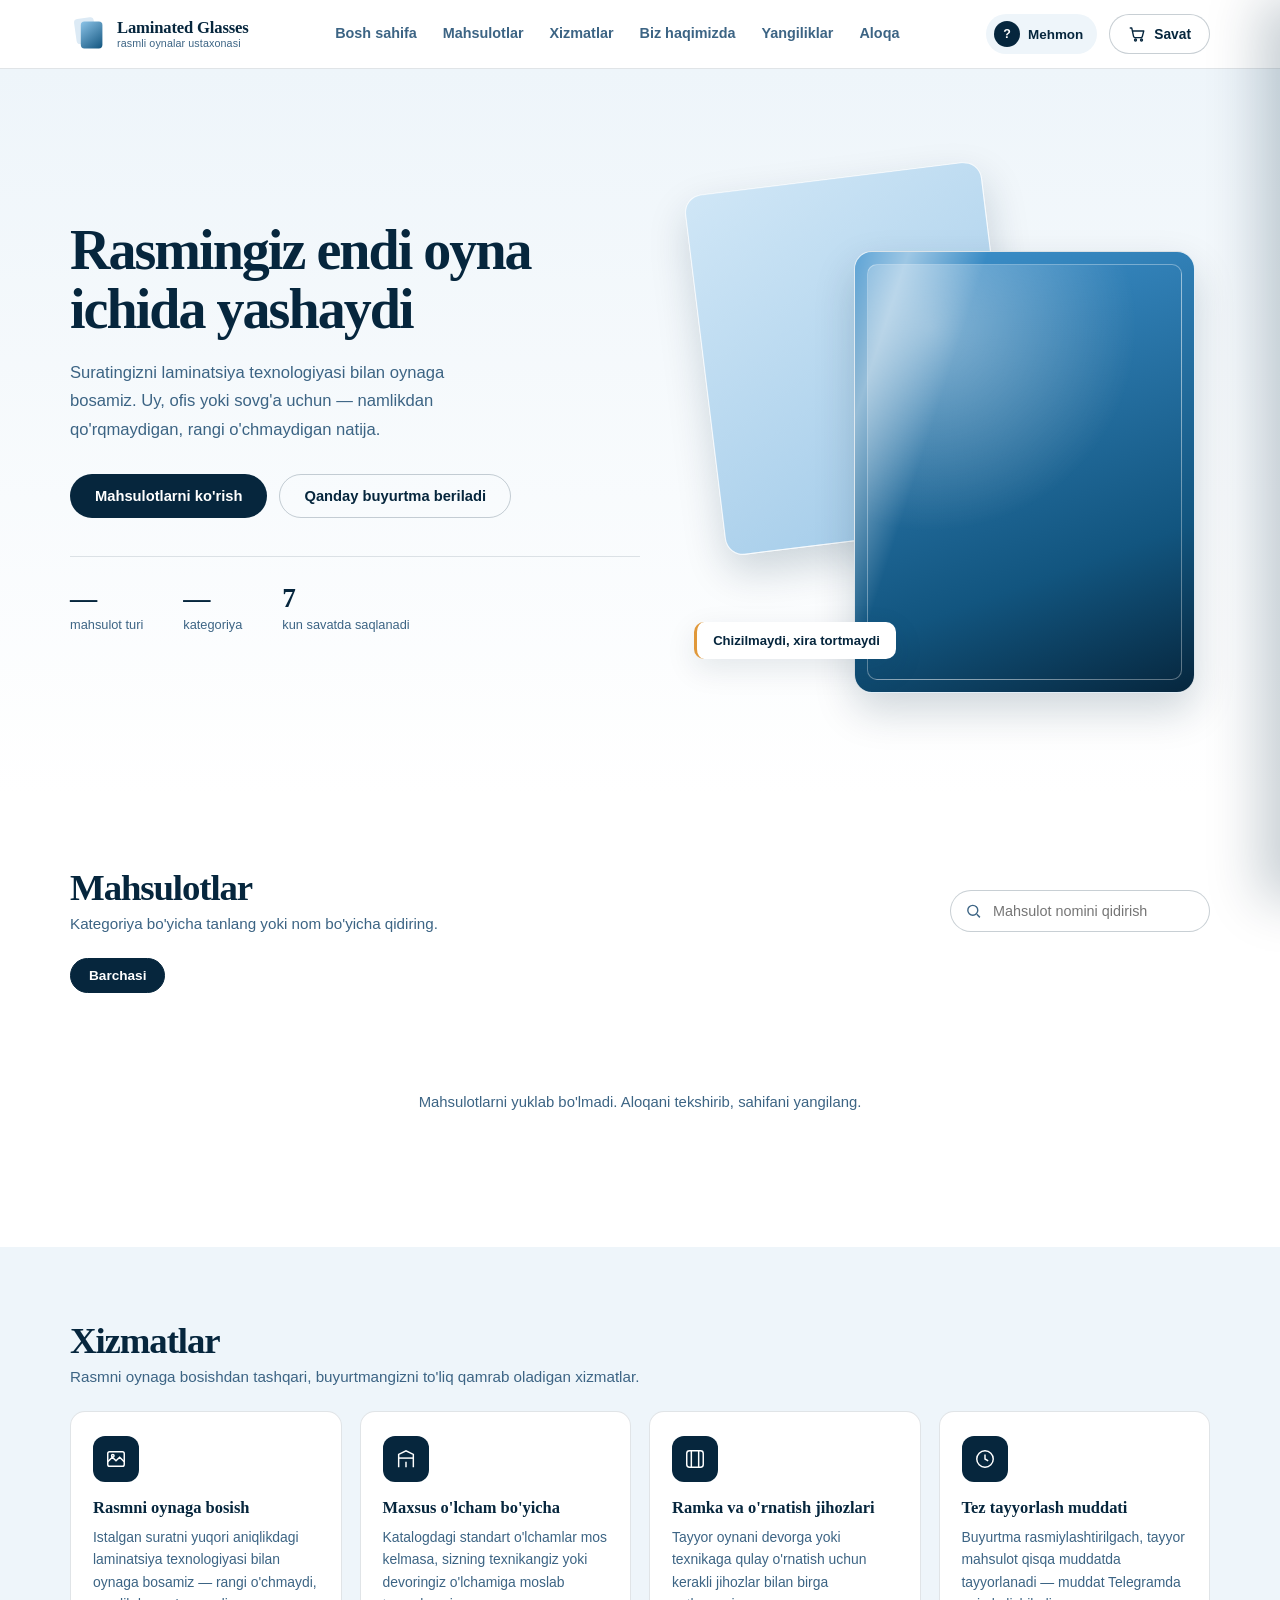
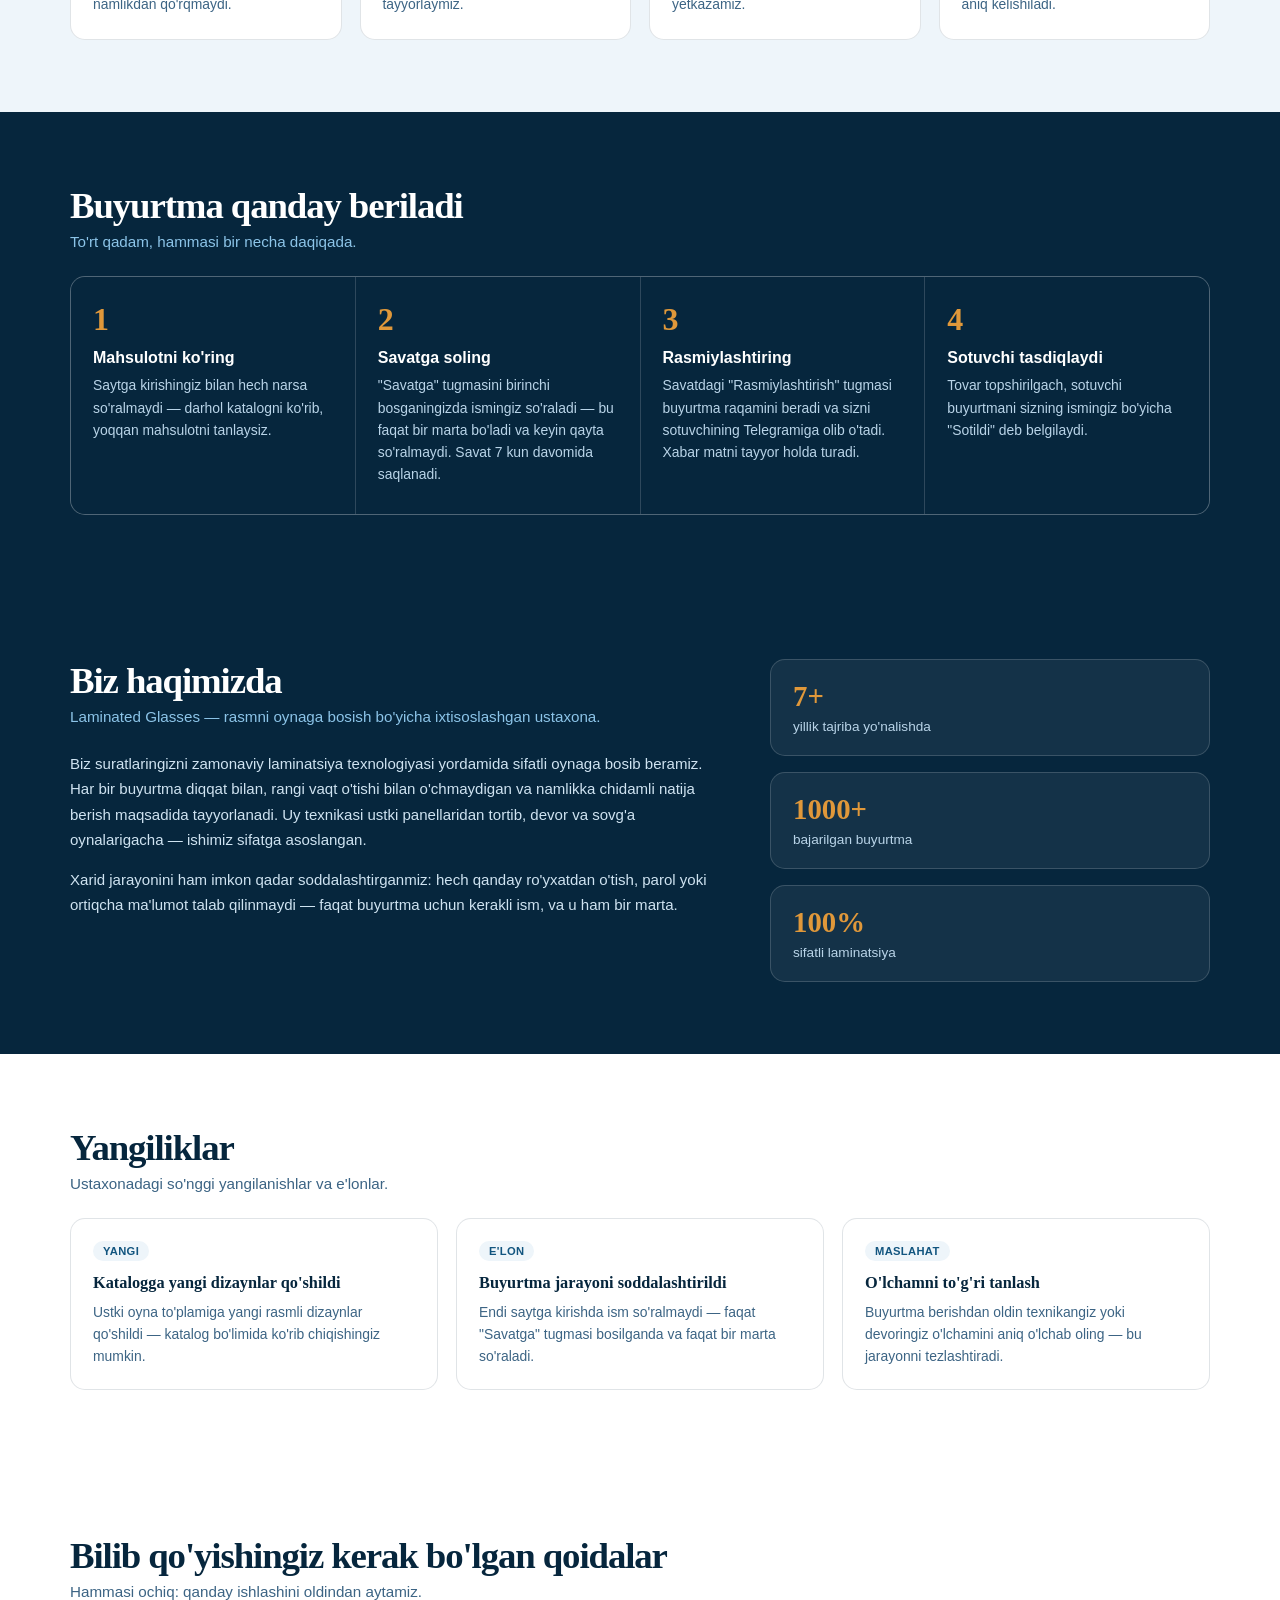
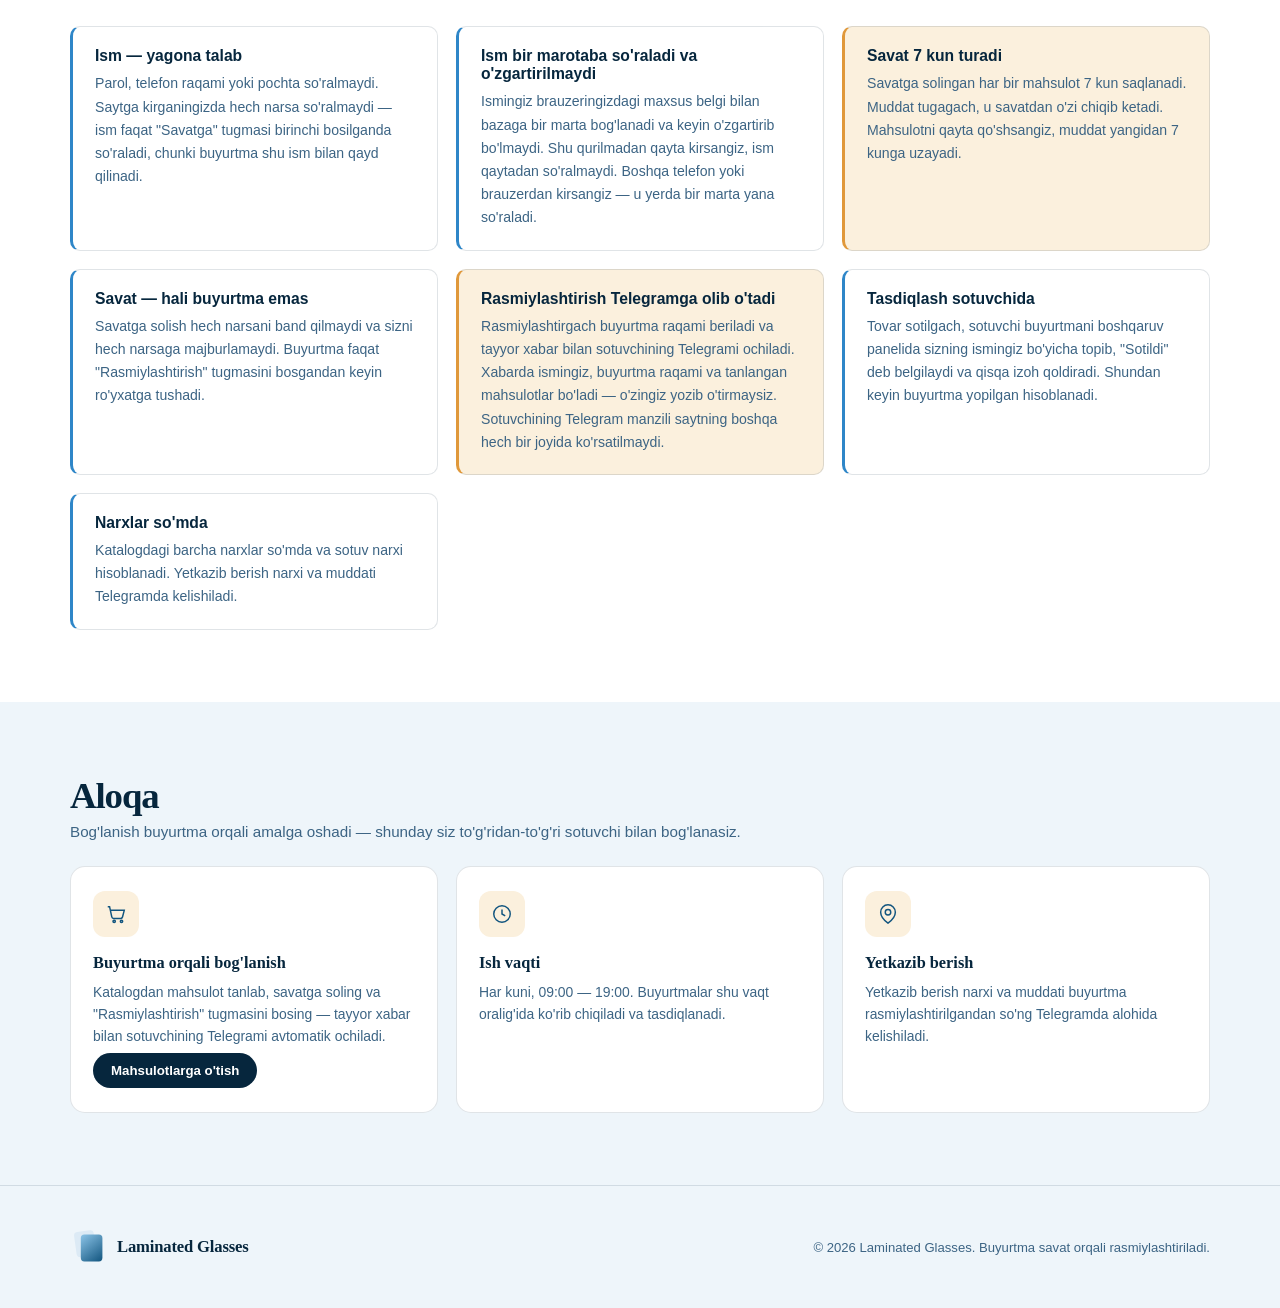
==== commit 3309a3a7: "Update index.html" ====
--- a/laminated_glasses/frontend/index.html
+++ b/laminated_glasses/frontend/index.html
@@ -52,7 +52,6 @@
       <a href="#bosh-sahifa">Bosh sahifa</a>
       <a href="#mahsulotlar">Mahsulotlar</a>
       <a href="#xizmatlar">Xizmatlar</a>
-      <a href="#portfolio">Portfolio</a>
       <a href="#biz-haqimizda">Biz haqimizda</a>
       <a href="#yangiliklar">Yangiliklar</a>
       <a href="#aloqa">Aloqa</a>
@@ -155,43 +154,6 @@
         </div>
         <h3>Tez tayyorlash muddati</h3>
         <p>Buyurtma rasmiylashtirilgach, tayyor mahsulot qisqa muddatda tayyorlanadi — muddat Telegramda aniq kelishiladi.</p>
-      </div>
-    </div>
-  </div>
-</section>
-
-<section class="portfolio" id="portfolio">
-  <div class="wrap">
-    <div class="section-head">
-      <div>
-        <h2>Portfolio loihalari</h2>
-        <p>Avval tayyorlangan ishlardan namunalar — mijozlarimiz uchun bosilgan haqiqiy oynalar.</p>
-      </div>
-    </div>
-    <div class="portfolio-grid" id="portfolioGrid">
-      <div class="portfolio-card">
-        <img src="/uploads/b29523fc127b405a944625bada8e5741.jpg" alt="Loyiha: Magic City" loading="lazy" />
-        <div class="portfolio-cap">Loyiha — Magic City dizayni</div>
-      </div>
-      <div class="portfolio-card">
-        <img src="/uploads/18f786b844214749bffd4e4f482b7e7d.jpg" alt="Loyiha: Toshkent City" loading="lazy" />
-        <div class="portfolio-cap">Loyiha — Toshkent City dizayni</div>
-      </div>
-      <div class="portfolio-card">
-        <img src="/uploads/5639464f2bea4d3fa9a1bfc873d26e0e.jpg" alt="Loyiha: Qora Fuji" loading="lazy" />
-        <div class="portfolio-cap">Loyiha — Qora Fuji dizayni</div>
-      </div>
-      <div class="portfolio-card">
-        <img src="/uploads/562878eee6204a59a290265981d5bc86.jpg" alt="Loyiha: Chinnigul" loading="lazy" />
-        <div class="portfolio-cap">Loyiha — Chinnigul dizayni</div>
-      </div>
-      <div class="portfolio-card">
-        <img src="/uploads/8a0700e0c4174f79ada43bfa12724c32.jpg" alt="Loyiha: Nilufar" loading="lazy" />
-        <div class="portfolio-cap">Loyiha — Nilufar dizayni</div>
-      </div>
-      <div class="portfolio-card">
-        <img src="/uploads/87867a481643433d8866078d4381cc0a.jpg" alt="Loyiha: Toshkent City" loading="lazy" />
-        <div class="portfolio-cap">Loyiha — Toshkent City dizayni</div>
       </div>
     </div>
   </div>
@@ -345,7 +307,7 @@
       </div>
       <div class="contact-card">
         <div class="contact-icon">
-          <svg viewBox="0 0 24 24" fill="none" stroke="currentColor" stroke-width="1.6"><path d="M20 10c0 6-8 12-8 12s-8-6-8-12a8 8 0 0 1 16 0Z"/><circle cx="12" cy="10" r="3"/></svg>
+          <svg viewBox="0 0 24 24" fill="none" stroke="currentColor" stroke-width="1.6"><path d="M20 10c0 6-8 12-8 12s-8-6-8-12a8 8 0 1 1 16 0Z"/><circle cx="12" cy="10" r="3"/></svg>
         </div>
         <h3>Yetkazib berish</h3>
         <p>Yetkazib berish narxi va muddati buyurtma rasmiylashtirilgandan so'ng Telegramda alohida kelishiladi.</p>
--- a/laminated_glasses/frontend/css/style.css
+++ b/laminated_glasses/frontend/css/style.css
@@ -0,0 +1,1554 @@
+/* Laminated Glasses — ommaviy sayt uslublari.
+   Rang: chuqur dengiz ko'ki + shaffof oyna oq-moviysi, harakatga chorlovchi
+   elementlarda iliq amber. Og'ir effektlar ishlatilmaydi: sekin qurilmalarda
+   ham ravon ishlashi uchun faqat transform va opacity animatsiyalanadi. */
+
+:root {
+  --white: #ffffff;
+  --ice: #eef5fa;
+  --ice-2: #dceaf5;
+  --sky: #2e86c8;
+  --sky-deep: #12557f;
+  --sky-soft: #8cc4e8;
+  --navy: #06263d;
+  --navy-soft: #3c6484;
+  --amber: #e0983a;
+  --amber-soft: #fbf0dd;
+  --line: rgba(6, 38, 61, 0.12);
+  --line-strong: rgba(6, 38, 61, 0.22);
+  --glass-bg: rgba(255, 255, 255, 0.78);
+  --radius-lg: 24px;
+  --radius-md: 15px;
+  --radius-sm: 10px;
+  --shadow-soft: 0 10px 30px rgba(6, 38, 61, 0.1);
+  --shadow-lift: 0 18px 40px rgba(6, 38, 61, 0.18);
+  --font-head: "Fraunces", "Georgia", serif;
+  --font-body: "Manrope", "Segoe UI", sans-serif;
+  --ease: cubic-bezier(0.22, 0.61, 0.36, 1);
+}
+
+* {
+  box-sizing: border-box;
+}
+
+html {
+  scroll-behavior: smooth;
+}
+
+@media (prefers-reduced-motion: reduce) {
+  html {
+    scroll-behavior: auto;
+  }
+  * {
+    animation-duration: 0.001ms !important;
+    animation-iteration-count: 1 !important;
+    transition-duration: 0.001ms !important;
+  }
+}
+
+body {
+  margin: 0;
+  font-family: var(--font-body);
+  color: var(--navy);
+  background: var(--white);
+  -webkit-font-smoothing: antialiased;
+}
+
+body.locked {
+  overflow: hidden;
+}
+
+img {
+  max-width: 100%;
+  display: block;
+}
+
+a {
+  color: inherit;
+  text-decoration: none;
+}
+
+button {
+  font-family: inherit;
+}
+
+:focus-visible {
+  outline: 3px solid var(--amber);
+  outline-offset: 2px;
+}
+
+.wrap {
+  width: min(1140px, 92%);
+  margin: 0 auto;
+}
+
+/* Umumiy tugmalar — admin panel ham shu klasslardan foydalanadi */
+
+.btn {
+  display: inline-flex;
+  align-items: center;
+  justify-content: center;
+  gap: 8px;
+  padding: 13px 24px;
+  border: 1px solid transparent;
+  border-radius: 999px;
+  font-size: 0.92rem;
+  font-weight: 600;
+  cursor: pointer;
+  transition: transform 0.16s var(--ease), background 0.16s var(--ease),
+    box-shadow 0.16s var(--ease), color 0.16s var(--ease);
+}
+
+.btn:active {
+  transform: translateY(1px);
+}
+
+.btn:disabled {
+  opacity: 0.55;
+  cursor: not-allowed;
+}
+
+.btn-primary {
+  background: var(--navy);
+  color: var(--white);
+}
+
+.btn-primary:hover:not(:disabled) {
+  background: var(--sky-deep);
+  box-shadow: var(--shadow-soft);
+}
+
+.btn-accent {
+  background: var(--amber);
+  color: #29190a;
+}
+
+.btn-accent:hover:not(:disabled) {
+  background: #cf8a2e;
+  box-shadow: var(--shadow-soft);
+}
+
+.btn-ghost {
+  background: transparent;
+  color: var(--navy);
+  border-color: var(--line-strong);
+}
+
+.btn-ghost:hover:not(:disabled) {
+  background: var(--ice);
+}
+
+.btn-sm {
+  padding: 9px 17px;
+  font-size: 0.83rem;
+}
+
+.btn-block {
+  width: 100%;
+}
+
+/* Brend belgisi */
+
+.brand {
+  display: inline-flex;
+  align-items: center;
+  gap: 11px;
+  font-family: var(--font-head);
+  font-weight: 600;
+  font-size: 1.04rem;
+  letter-spacing: -0.01em;
+  color: var(--navy);
+}
+
+.brand-mark {
+  width: 36px;
+  height: 36px;
+  flex: none;
+}
+
+.brand span {
+  display: flex;
+  flex-direction: column;
+  line-height: 1.15;
+}
+
+.brand small {
+  font-family: var(--font-body);
+  font-size: 0.67rem;
+  font-weight: 500;
+  color: var(--navy-soft);
+  letter-spacing: 0.01em;
+}
+
+/* Ism so'raydigan kirish oynasi */
+
+.gate {
+  position: fixed;
+  inset: 0;
+  z-index: 200;
+  display: none;
+  align-items: center;
+  justify-content: center;
+  padding: 22px;
+  background: linear-gradient(160deg, #06263d 0%, #12557f 55%, #2e86c8 100%);
+}
+
+.gate.open {
+  display: flex;
+}
+
+.gate-card {
+  width: min(430px, 100%);
+  background: var(--white);
+  border-radius: var(--radius-lg);
+  padding: 34px 30px 30px;
+  box-shadow: 0 30px 70px rgba(2, 20, 34, 0.45);
+}
+
+.gate-card .brand-mark {
+  width: 46px;
+  height: 46px;
+  margin-bottom: 16px;
+}
+
+.gate-card h1 {
+  font-family: var(--font-head);
+  font-size: 1.6rem;
+  line-height: 1.2;
+  margin: 0 0 8px;
+  letter-spacing: -0.02em;
+}
+
+.gate-card p {
+  margin: 0 0 20px;
+  color: var(--navy-soft);
+  font-size: 0.92rem;
+  line-height: 1.6;
+}
+
+.gate-input {
+  width: 100%;
+  padding: 14px 16px;
+  border: 1px solid var(--line-strong);
+  border-radius: var(--radius-sm);
+  font-size: 1rem;
+  font-family: inherit;
+  color: var(--navy);
+  outline: none;
+  transition: border-color 0.16s var(--ease);
+}
+
+.gate-input:focus {
+  border-color: var(--sky);
+}
+
+.gate-error {
+  min-height: 20px;
+  margin: 8px 0 12px;
+  font-size: 0.84rem;
+  color: #b3413f;
+}
+
+.gate-note {
+  margin: 18px 0 0;
+  padding-top: 16px;
+  border-top: 1px solid var(--line);
+  font-size: 0.8rem;
+  line-height: 1.6;
+  color: var(--navy-soft);
+}
+
+/* Sarlavha paneli */
+
+.site-header {
+  position: sticky;
+  top: 0;
+  z-index: 60;
+  background: rgba(255, 255, 255, 0.92);
+  backdrop-filter: blur(10px);
+  border-bottom: 1px solid var(--line);
+}
+
+.site-header .wrap {
+  display: flex;
+  align-items: center;
+  justify-content: space-between;
+  gap: 18px;
+  padding: 14px 0;
+}
+
+.main-nav {
+  display: flex;
+  gap: 26px;
+  font-size: 0.9rem;
+  font-weight: 600;
+}
+
+.main-nav a {
+  color: var(--navy-soft);
+  padding: 4px 0;
+  border-bottom: 2px solid transparent;
+  transition: color 0.16s var(--ease), border-color 0.16s var(--ease);
+}
+
+.main-nav a:hover {
+  color: var(--navy);
+  border-color: var(--sky);
+}
+
+.header-side {
+  display: flex;
+  align-items: center;
+  gap: 12px;
+}
+
+.user-chip {
+  display: inline-flex;
+  align-items: center;
+  gap: 8px;
+  padding: 7px 14px 7px 8px;
+  border-radius: 999px;
+  background: var(--ice);
+  font-size: 0.84rem;
+  font-weight: 600;
+  color: var(--navy);
+  border: none;
+  cursor: pointer;
+}
+
+.user-chip.static {
+  cursor: default;
+}
+
+.user-chip .avatar {
+  width: 26px;
+  height: 26px;
+  border-radius: 50%;
+  display: grid;
+  place-items: center;
+  background: var(--navy);
+  color: var(--white);
+  font-size: 0.78rem;
+  font-weight: 700;
+}
+
+.cart-btn {
+  position: relative;
+  display: inline-flex;
+  align-items: center;
+  gap: 8px;
+  padding: 10px 18px;
+  border-radius: 999px;
+  border: 1px solid var(--line-strong);
+  background: var(--white);
+  font-size: 0.86rem;
+  font-weight: 600;
+  color: var(--navy);
+  cursor: pointer;
+  transition: background 0.16s var(--ease);
+}
+
+.cart-btn:hover {
+  background: var(--ice);
+}
+
+.cart-btn svg {
+  width: 18px;
+  height: 18px;
+}
+
+.cart-count {
+  min-width: 21px;
+  height: 21px;
+  padding: 0 6px;
+  border-radius: 999px;
+  background: var(--amber);
+  color: #29190a;
+  font-size: 0.72rem;
+  font-weight: 700;
+  display: grid;
+  place-items: center;
+}
+
+.cart-count[hidden] {
+  display: none;
+}
+
+/* Bosh ekran */
+
+.hero {
+  padding: 74px 0 84px;
+  background: linear-gradient(180deg, var(--ice) 0%, var(--white) 100%);
+  overflow: hidden;
+}
+
+.hero .wrap {
+  display: grid;
+  grid-template-columns: 1.05fr 0.95fr;
+  gap: 54px;
+  align-items: center;
+}
+
+.hero h1 {
+  font-family: var(--font-head);
+  font-size: clamp(2.3rem, 5vw, 3.5rem);
+  line-height: 1.05;
+  letter-spacing: -0.035em;
+  margin: 0 0 20px;
+  font-weight: 600;
+}
+
+.hero p {
+  font-size: 1.04rem;
+  line-height: 1.7;
+  color: var(--navy-soft);
+  max-width: 48ch;
+  margin: 0 0 30px;
+}
+
+.hero-actions {
+  display: flex;
+  flex-wrap: wrap;
+  gap: 12px;
+  margin-bottom: 38px;
+}
+
+.hero-stats {
+  display: flex;
+  gap: 40px;
+  padding-top: 26px;
+  border-top: 1px solid var(--line);
+}
+
+.hero-stats div {
+  display: flex;
+  flex-direction: column;
+  gap: 3px;
+}
+
+.hero-stats strong {
+  font-family: var(--font-head);
+  font-size: 1.7rem;
+  font-weight: 600;
+  letter-spacing: -0.02em;
+}
+
+.hero-stats span {
+  font-size: 0.8rem;
+  color: var(--navy-soft);
+}
+
+/* Oyna qatlamlari — CSS bilan chizilgan, hech qanday tashqi rasm yo'q */
+
+.glass-visual {
+  position: relative;
+  aspect-ratio: 4 / 4.4;
+  display: grid;
+  place-items: center;
+}
+
+.pane {
+  position: absolute;
+  border-radius: 18px;
+  border: 1px solid rgba(255, 255, 255, 0.85);
+  box-shadow: var(--shadow-lift);
+}
+
+.pane-back {
+  width: 58%;
+  height: 64%;
+  top: 6%;
+  left: 2%;
+  background: linear-gradient(150deg, #cfe6f6 0%, #9fc9e8 100%);
+  transform: rotate(-7deg);
+}
+
+.pane-front {
+  width: 66%;
+  height: 78%;
+  right: 3%;
+  bottom: 3%;
+  background: linear-gradient(160deg, #3f93cf 0%, #12557f 70%, #06263d 100%);
+  overflow: hidden;
+}
+
+.pane-front::before {
+  content: "";
+  position: absolute;
+  inset: 12px;
+  border-radius: 10px;
+  border: 1px solid rgba(255, 255, 255, 0.35);
+  background: radial-gradient(
+      120% 90% at 20% 15%,
+      rgba(255, 255, 255, 0.4) 0%,
+      rgba(255, 255, 255, 0) 55%
+    );
+}
+
+.pane-front::after {
+  content: "";
+  position: absolute;
+  top: -40%;
+  left: -30%;
+  width: 45%;
+  height: 190%;
+  background: linear-gradient(
+    90deg,
+    rgba(255, 255, 255, 0) 0%,
+    rgba(255, 255, 255, 0.5) 50%,
+    rgba(255, 255, 255, 0) 100%
+  );
+  transform: rotate(18deg);
+  animation: sweep 7s var(--ease) 1.2s infinite;
+}
+
+@keyframes sweep {
+  0%,
+  72% {
+    transform: translateX(0) rotate(18deg);
+  }
+  100% {
+    transform: translateX(340%) rotate(18deg);
+  }
+}
+
+.glass-badge {
+  position: absolute;
+  bottom: 9%;
+  left: 0;
+  z-index: 2;
+  background: var(--white);
+  border-radius: var(--radius-sm);
+  padding: 11px 16px;
+  font-size: 0.82rem;
+  font-weight: 600;
+  box-shadow: var(--shadow-soft);
+  border-left: 3px solid var(--amber);
+}
+
+/* Katalog */
+
+.section-head {
+  display: flex;
+  align-items: flex-end;
+  justify-content: space-between;
+  gap: 20px;
+  margin-bottom: 26px;
+  flex-wrap: wrap;
+}
+
+.section-head h2 {
+  font-family: var(--font-head);
+  font-size: clamp(1.7rem, 3.4vw, 2.3rem);
+  font-weight: 600;
+  letter-spacing: -0.03em;
+  margin: 0 0 6px;
+}
+
+.section-head p {
+  margin: 0;
+  color: var(--navy-soft);
+  font-size: 0.95rem;
+}
+
+.catalog {
+  padding: 72px 0;
+}
+
+.search-box {
+  position: relative;
+  min-width: 260px;
+}
+
+.search-box input {
+  width: 100%;
+  padding: 12px 16px 12px 42px;
+  border-radius: 999px;
+  border: 1px solid var(--line-strong);
+  font-size: 0.9rem;
+  font-family: inherit;
+  color: var(--navy);
+  outline: none;
+  transition: border-color 0.16s var(--ease);
+}
+
+.search-box input:focus {
+  border-color: var(--sky);
+}
+
+.search-box svg {
+  position: absolute;
+  left: 15px;
+  top: 50%;
+  transform: translateY(-50%);
+  width: 17px;
+  height: 17px;
+  color: var(--navy-soft);
+}
+
+.filters {
+  display: flex;
+  gap: 9px;
+  overflow-x: auto;
+  padding-bottom: 10px;
+  margin-bottom: 26px;
+  scrollbar-width: thin;
+}
+
+.filters::-webkit-scrollbar {
+  height: 4px;
+}
+
+.filters::-webkit-scrollbar-thumb {
+  background: var(--ice-2);
+  border-radius: 4px;
+}
+
+.filter-pill {
+  flex: none;
+  padding: 9px 18px;
+  border-radius: 999px;
+  border: 1px solid var(--line);
+  background: var(--white);
+  font-size: 0.85rem;
+  font-weight: 600;
+  color: var(--navy-soft);
+  cursor: pointer;
+  white-space: nowrap;
+  transition: background 0.16s var(--ease), color 0.16s var(--ease),
+    border-color 0.16s var(--ease);
+}
+
+.filter-pill:hover {
+  border-color: var(--sky-soft);
+  color: var(--navy);
+}
+
+.filter-pill.active {
+  background: var(--navy);
+  border-color: var(--navy);
+  color: var(--white);
+}
+
+.product-grid {
+  display: grid;
+  grid-template-columns: repeat(auto-fill, minmax(255px, 1fr));
+  gap: 22px;
+}
+
+.product-card {
+  display: flex;
+  flex-direction: column;
+  background: var(--white);
+  border: 1px solid var(--line);
+  border-radius: var(--radius-md);
+  overflow: hidden;
+  transition: border-color 0.18s var(--ease), box-shadow 0.18s var(--ease);
+}
+
+.product-card:hover {
+  border-color: var(--sky-soft);
+  box-shadow: var(--shadow-soft);
+}
+
+.product-media {
+  aspect-ratio: 4 / 3;
+  background: var(--ice);
+  cursor: pointer;
+  overflow: hidden;
+}
+
+.product-media img {
+  width: 100%;
+  height: 100%;
+  object-fit: cover;
+}
+
+.product-media .no-image {
+  width: 100%;
+  height: 100%;
+  display: grid;
+  place-items: center;
+  color: var(--sky-soft);
+}
+
+.product-media .no-image svg {
+  width: 40px;
+  height: 40px;
+}
+
+.product-body {
+  padding: 17px 18px 18px;
+  display: flex;
+  flex-direction: column;
+  gap: 9px;
+  flex: 1;
+}
+
+.product-tag {
+  align-self: flex-start;
+  font-size: 0.72rem;
+  font-weight: 700;
+  color: var(--sky-deep);
+  background: var(--ice);
+  padding: 4px 10px;
+  border-radius: 999px;
+}
+
+.product-name {
+  font-family: var(--font-head);
+  font-size: 1.07rem;
+  font-weight: 600;
+  line-height: 1.3;
+  margin: 0;
+  cursor: pointer;
+}
+
+.product-desc {
+  font-size: 0.85rem;
+  line-height: 1.55;
+  color: var(--navy-soft);
+  margin: 0;
+  display: -webkit-box;
+  -webkit-line-clamp: 2;
+  -webkit-box-orient: vertical;
+  overflow: hidden;
+}
+
+.product-foot {
+  margin-top: auto;
+  padding-top: 13px;
+  display: flex;
+  align-items: center;
+  justify-content: space-between;
+  gap: 10px;
+}
+
+.product-price {
+  font-family: var(--font-head);
+  font-size: 1.16rem;
+  font-weight: 600;
+  letter-spacing: -0.02em;
+}
+
+.product-price span {
+  font-family: var(--font-body);
+  font-size: 0.78rem;
+  font-weight: 600;
+  color: var(--navy-soft);
+  margin-left: 4px;
+}
+
+.state-msg {
+  grid-column: 1 / -1;
+  text-align: center;
+  padding: 50px 20px;
+  color: var(--navy-soft);
+  font-size: 0.93rem;
+}
+
+.skeleton {
+  height: 300px;
+  border-radius: var(--radius-md);
+  background: linear-gradient(100deg, var(--ice) 30%, #f7fbfe 50%, var(--ice) 70%);
+  background-size: 250% 100%;
+  animation: shimmer 1.3s linear infinite;
+}
+
+@keyframes shimmer {
+  to {
+    background-position: -250% 0;
+  }
+}
+
+/* Qanday ishlaydi — haqiqiy ketma-ketlik, shu sabab raqamlangan */
+
+.steps {
+  padding: 72px 0;
+  background: var(--navy);
+  color: var(--white);
+}
+
+.steps .section-head h2 {
+  color: var(--white);
+}
+
+.steps .section-head p {
+  color: var(--sky-soft);
+}
+
+.step-grid {
+  display: grid;
+  grid-template-columns: repeat(auto-fit, minmax(215px, 1fr));
+  gap: 1px;
+  background: rgba(255, 255, 255, 0.16);
+  border: 1px solid rgba(255, 255, 255, 0.16);
+  border-radius: var(--radius-md);
+  overflow: hidden;
+}
+
+.step {
+  background: var(--navy);
+  padding: 26px 22px 28px;
+}
+
+.step b {
+  display: block;
+  font-family: var(--font-head);
+  font-size: 2rem;
+  font-weight: 600;
+  color: var(--amber);
+  line-height: 1;
+  margin-bottom: 14px;
+}
+
+.step h3 {
+  font-size: 1rem;
+  margin: 0 0 7px;
+  font-weight: 700;
+}
+
+.step p {
+  margin: 0;
+  font-size: 0.87rem;
+  line-height: 1.6;
+  color: #b9d4e8;
+}
+
+/* Qoidalar */
+
+.rules {
+  padding: 72px 0;
+}
+
+.rule-grid {
+  display: grid;
+  grid-template-columns: repeat(auto-fit, minmax(280px, 1fr));
+  gap: 18px;
+}
+
+.rule {
+  border: 1px solid var(--line);
+  border-left: 3px solid var(--sky);
+  border-radius: var(--radius-sm);
+  padding: 20px 22px;
+  background: var(--white);
+}
+
+.rule.highlight {
+  border-left-color: var(--amber);
+  background: var(--amber-soft);
+}
+
+.rule h3 {
+  font-size: 0.98rem;
+  margin: 0 0 7px;
+  font-weight: 700;
+}
+
+.rule p {
+  margin: 0;
+  font-size: 0.88rem;
+  line-height: 1.65;
+  color: var(--navy-soft);
+}
+
+/* Xizmatlar */
+
+.services {
+  padding: 72px 0;
+  background: var(--ice);
+}
+
+.service-grid {
+  display: grid;
+  grid-template-columns: repeat(auto-fit, minmax(230px, 1fr));
+  gap: 18px;
+}
+
+.service-card {
+  background: var(--white);
+  border: 1px solid var(--line);
+  border-radius: var(--radius-md);
+  padding: 24px 22px;
+  transition: border-color 0.18s var(--ease), box-shadow 0.18s var(--ease),
+    transform 0.18s var(--ease);
+}
+
+.service-card:hover {
+  border-color: var(--sky-soft);
+  box-shadow: var(--shadow-soft);
+  transform: translateY(-2px);
+}
+
+.service-icon {
+  width: 46px;
+  height: 46px;
+  border-radius: 12px;
+  display: grid;
+  place-items: center;
+  background: var(--navy);
+  color: var(--white);
+  margin-bottom: 16px;
+}
+
+.service-icon svg {
+  width: 22px;
+  height: 22px;
+}
+
+.service-card h3 {
+  font-family: var(--font-head);
+  font-size: 1.03rem;
+  margin: 0 0 8px;
+  font-weight: 600;
+}
+
+.service-card p {
+  margin: 0;
+  font-size: 0.87rem;
+  line-height: 1.6;
+  color: var(--navy-soft);
+}
+
+/* Portfolio loihalari */
+
+.portfolio {
+  padding: 72px 0;
+}
+
+.portfolio-grid {
+  display: grid;
+  grid-template-columns: repeat(auto-fill, minmax(240px, 1fr));
+  gap: 18px;
+}
+
+.portfolio-card {
+  position: relative;
+  border-radius: var(--radius-md);
+  overflow: hidden;
+  aspect-ratio: 4 / 3;
+  background: var(--ice);
+  box-shadow: var(--shadow-soft);
+}
+
+.portfolio-card img {
+  width: 100%;
+  height: 100%;
+  object-fit: cover;
+  transition: transform 0.3s var(--ease);
+}
+
+.portfolio-card:hover img {
+  transform: scale(1.06);
+}
+
+.portfolio-cap {
+  position: absolute;
+  left: 0;
+  right: 0;
+  bottom: 0;
+  padding: 10px 14px;
+  font-size: 0.8rem;
+  font-weight: 600;
+  color: var(--white);
+  background: linear-gradient(0deg, rgba(6, 38, 61, 0.85) 0%, rgba(6, 38, 61, 0) 100%);
+}
+
+/* Biz haqimizda */
+
+.about {
+  padding: 72px 0;
+  background: var(--navy);
+  color: var(--white);
+}
+
+.about .section-head h2 {
+  color: var(--white);
+}
+
+.about .section-head p {
+  color: var(--sky-soft);
+}
+
+.about-grid {
+  display: grid;
+  grid-template-columns: 1.5fr 1fr;
+  gap: 40px;
+  align-items: start;
+}
+
+.about-text {
+  margin: 0 0 14px;
+  font-size: 0.94rem;
+  line-height: 1.7;
+  color: #cfe3f1;
+}
+
+.about-stats {
+  display: grid;
+  gap: 16px;
+}
+
+.about-stat {
+  background: rgba(255, 255, 255, 0.06);
+  border: 1px solid rgba(255, 255, 255, 0.16);
+  border-radius: var(--radius-md);
+  padding: 20px 22px;
+}
+
+.about-stat strong {
+  display: block;
+  font-family: var(--font-head);
+  font-size: 1.8rem;
+  font-weight: 600;
+  color: var(--amber);
+  margin-bottom: 4px;
+}
+
+.about-stat span {
+  font-size: 0.85rem;
+  color: #b9d4e8;
+}
+
+@media (max-width: 760px) {
+  .about-grid {
+    grid-template-columns: 1fr;
+  }
+}
+
+/* Yangiliklar */
+
+.news {
+  padding: 72px 0;
+}
+
+.news-grid {
+  display: grid;
+  grid-template-columns: repeat(auto-fit, minmax(240px, 1fr));
+  gap: 18px;
+}
+
+.news-card {
+  border: 1px solid var(--line);
+  border-radius: var(--radius-md);
+  padding: 22px;
+  background: var(--white);
+  transition: border-color 0.18s var(--ease), box-shadow 0.18s var(--ease);
+}
+
+.news-card:hover {
+  border-color: var(--sky-soft);
+  box-shadow: var(--shadow-soft);
+}
+
+.news-date {
+  display: inline-block;
+  font-size: 0.7rem;
+  font-weight: 700;
+  letter-spacing: 0.03em;
+  text-transform: uppercase;
+  color: var(--sky-deep);
+  background: var(--ice);
+  padding: 4px 10px;
+  border-radius: 999px;
+  margin-bottom: 12px;
+}
+
+.news-card h3 {
+  font-family: var(--font-head);
+  font-size: 1.02rem;
+  margin: 0 0 8px;
+  font-weight: 600;
+}
+
+.news-card p {
+  margin: 0;
+  font-size: 0.87rem;
+  line-height: 1.6;
+  color: var(--navy-soft);
+}
+
+/* Aloqa */
+
+.contact {
+  padding: 72px 0;
+  background: var(--ice);
+}
+
+.contact-grid {
+  display: grid;
+  grid-template-columns: repeat(auto-fit, minmax(240px, 1fr));
+  gap: 18px;
+}
+
+.contact-card {
+  background: var(--white);
+  border: 1px solid var(--line);
+  border-radius: var(--radius-md);
+  padding: 24px 22px;
+}
+
+.contact-icon {
+  width: 46px;
+  height: 46px;
+  border-radius: 12px;
+  display: grid;
+  place-items: center;
+  background: var(--amber-soft);
+  color: var(--sky-deep);
+  margin-bottom: 16px;
+}
+
+.contact-icon svg {
+  width: 22px;
+  height: 22px;
+}
+
+.contact-card h3 {
+  font-family: var(--font-head);
+  font-size: 1.02rem;
+  margin: 0 0 8px;
+  font-weight: 600;
+}
+
+.contact-card p {
+  margin: 0;
+  font-size: 0.87rem;
+  line-height: 1.6;
+  color: var(--navy-soft);
+}
+
+/* Pastki qism */
+
+.site-footer {
+  padding: 40px 0;
+  border-top: 1px solid var(--line);
+  background: var(--ice);
+}
+
+.site-footer .wrap {
+  display: flex;
+  align-items: center;
+  justify-content: space-between;
+  gap: 18px;
+  flex-wrap: wrap;
+}
+
+.footer-note {
+  font-size: 0.82rem;
+  color: var(--navy-soft);
+}
+
+/* Savat paneli */
+
+.drawer-overlay {
+  position: fixed;
+  inset: 0;
+  z-index: 120;
+  background: rgba(6, 38, 61, 0.5);
+  opacity: 0;
+  pointer-events: none;
+  transition: opacity 0.22s var(--ease);
+}
+
+.drawer-overlay.open {
+  opacity: 1;
+  pointer-events: auto;
+}
+
+.drawer {
+  position: fixed;
+  top: 0;
+  right: 0;
+  z-index: 130;
+  width: min(430px, 100%);
+  height: 100%;
+  background: var(--white);
+  display: flex;
+  flex-direction: column;
+  transform: translateX(100%);
+  transition: transform 0.26s var(--ease);
+  box-shadow: -20px 0 50px rgba(6, 38, 61, 0.22);
+}
+
+.drawer.open {
+  transform: translateX(0);
+}
+
+.drawer-head {
+  display: flex;
+  align-items: center;
+  justify-content: space-between;
+  padding: 20px 22px 16px;
+  border-bottom: 1px solid var(--line);
+}
+
+.drawer-head h2 {
+  font-family: var(--font-head);
+  font-size: 1.3rem;
+  margin: 0;
+  font-weight: 600;
+}
+
+.icon-close {
+  width: 34px;
+  height: 34px;
+  border-radius: 50%;
+  border: 1px solid var(--line);
+  background: var(--white);
+  color: var(--navy);
+  font-size: 1rem;
+  cursor: pointer;
+  display: grid;
+  place-items: center;
+}
+
+.icon-close:hover {
+  background: var(--ice);
+}
+
+.drawer-notice {
+  margin: 16px 22px 0;
+  padding: 12px 14px;
+  border-radius: var(--radius-sm);
+  background: var(--amber-soft);
+  border-left: 3px solid var(--amber);
+  font-size: 0.82rem;
+  line-height: 1.55;
+  color: #6b4a16;
+}
+
+.drawer-body {
+  flex: 1;
+  overflow-y: auto;
+  padding: 16px 22px;
+  display: flex;
+  flex-direction: column;
+  gap: 14px;
+}
+
+.cart-row {
+  display: grid;
+  grid-template-columns: 62px 1fr;
+  gap: 13px;
+  padding-bottom: 14px;
+  border-bottom: 1px solid var(--line);
+}
+
+.cart-row:last-child {
+  border-bottom: none;
+  padding-bottom: 0;
+}
+
+.cart-thumb {
+  width: 62px;
+  height: 62px;
+  border-radius: var(--radius-sm);
+  background: var(--ice);
+  object-fit: cover;
+}
+
+.cart-info h4 {
+  margin: 0 0 3px;
+  font-size: 0.93rem;
+  font-weight: 700;
+  line-height: 1.3;
+}
+
+.cart-info .meta {
+  font-size: 0.76rem;
+  color: var(--navy-soft);
+  margin: 0 0 9px;
+}
+
+.cart-controls {
+  display: flex;
+  align-items: center;
+  justify-content: space-between;
+  gap: 10px;
+}
+
+.qty {
+  display: inline-flex;
+  align-items: center;
+  border: 1px solid var(--line-strong);
+  border-radius: 999px;
+  overflow: hidden;
+}
+
+.qty button {
+  width: 28px;
+  height: 28px;
+  border: none;
+  background: var(--white);
+  color: var(--navy);
+  font-size: 1rem;
+  cursor: pointer;
+}
+
+.qty button:hover {
+  background: var(--ice);
+}
+
+.qty span {
+  min-width: 30px;
+  text-align: center;
+  font-size: 0.85rem;
+  font-weight: 700;
+}
+
+.cart-line-total {
+  font-weight: 700;
+  font-size: 0.9rem;
+}
+
+.link-danger {
+  background: none;
+  border: none;
+  padding: 0;
+  font-size: 0.78rem;
+  color: #b3413f;
+  cursor: pointer;
+  font-family: inherit;
+}
+
+.link-danger:hover {
+  text-decoration: underline;
+}
+
+.drawer-foot {
+  border-top: 1px solid var(--line);
+  padding: 18px 22px 22px;
+}
+
+.drawer-total {
+  display: flex;
+  align-items: baseline;
+  justify-content: space-between;
+  margin-bottom: 14px;
+}
+
+.drawer-total span {
+  color: var(--navy-soft);
+  font-size: 0.88rem;
+}
+
+.drawer-total strong {
+  font-family: var(--font-head);
+  font-size: 1.45rem;
+  font-weight: 600;
+  letter-spacing: -0.02em;
+}
+
+.drawer-empty {
+  text-align: center;
+  color: var(--navy-soft);
+  font-size: 0.9rem;
+  line-height: 1.6;
+  padding: 50px 10px;
+}
+
+/* Modallar */
+
+.modal-overlay {
+  position: fixed;
+  inset: 0;
+  z-index: 140;
+  background: rgba(6, 38, 61, 0.55);
+  display: none;
+  align-items: center;
+  justify-content: center;
+  padding: 20px;
+}
+
+.modal-overlay.open {
+  display: flex;
+}
+
+.modal {
+  position: relative;
+  width: min(600px, 100%);
+  max-height: 90vh;
+  overflow-y: auto;
+  background: var(--white);
+  border-radius: var(--radius-lg);
+  box-shadow: var(--shadow-lift);
+}
+
+.modal-media {
+  aspect-ratio: 16 / 10;
+  background: var(--ice);
+}
+
+.modal-media img {
+  width: 100%;
+  height: 100%;
+  object-fit: cover;
+}
+
+.modal-media .no-image {
+  width: 100%;
+  height: 100%;
+  display: grid;
+  place-items: center;
+  color: var(--sky-soft);
+}
+
+.modal-body {
+  padding: 24px 26px 26px;
+  display: flex;
+  flex-direction: column;
+  gap: 11px;
+}
+
+.modal-body h3 {
+  font-family: var(--font-head);
+  font-size: 1.45rem;
+  font-weight: 600;
+  letter-spacing: -0.02em;
+  margin: 0;
+}
+
+.modal-body p {
+  margin: 0;
+  font-size: 0.92rem;
+  line-height: 1.65;
+  color: var(--navy-soft);
+}
+
+.modal-close {
+  position: absolute;
+  top: 14px;
+  right: 14px;
+  z-index: 2;
+  width: 34px;
+  height: 34px;
+  border-radius: 50%;
+  border: none;
+  background: rgba(255, 255, 255, 0.92);
+  color: var(--navy);
+  font-size: 1rem;
+  cursor: pointer;
+  box-shadow: var(--shadow-soft);
+}
+
+/* Rasmiylashtirish natijasi — Telegram butun saytda faqat shu yerda */
+
+.checkout-modal {
+  width: min(520px, 100%);
+  padding: 30px 28px 28px;
+  text-align: center;
+}
+
+.checkout-modal .code {
+  display: inline-block;
+  font-family: var(--font-head);
+  font-size: 1.5rem;
+  font-weight: 600;
+  letter-spacing: 0.02em;
+  background: var(--ice);
+  border-radius: var(--radius-sm);
+  padding: 8px 18px;
+  margin-bottom: 16px;
+}
+
+.checkout-modal h3 {
+  font-family: var(--font-head);
+  font-size: 1.4rem;
+  font-weight: 600;
+  margin: 0 0 10px;
+}
+
+.checkout-modal p {
+  margin: 0 0 18px;
+  font-size: 0.92rem;
+  line-height: 1.65;
+  color: var(--navy-soft);
+}
+
+.order-preview {
+  text-align: left;
+  background: var(--ice);
+  border-radius: var(--radius-sm);
+  padding: 14px 16px;
+  font-size: 0.82rem;
+  line-height: 1.6;
+  white-space: pre-wrap;
+  color: var(--navy);
+  max-height: 190px;
+  overflow-y: auto;
+  margin-bottom: 18px;
+}
+
+/* Bildirishnoma */
+
+.toast {
+  position: fixed;
+  left: 50%;
+  bottom: 26px;
+  z-index: 300;
+  transform: translate(-50%, 24px);
+  background: var(--navy);
+  color: var(--white);
+  padding: 13px 22px;
+  border-radius: 999px;
+  font-size: 0.86rem;
+  font-weight: 600;
+  box-shadow: var(--shadow-lift);
+  opacity: 0;
+  pointer-events: none;
+  transition: opacity 0.2s var(--ease), transform 0.2s var(--ease);
+  max-width: 88vw;
+  text-align: center;
+}
+
+.toast.show {
+  opacity: 1;
+  transform: translate(-50%, 0);
+}
+
+.toast.error {
+  background: #a5332f;
+}
+
+/* Moslashuvchanlik */
+
+@media (max-width: 900px) {
+  .hero .wrap {
+    grid-template-columns: 1fr;
+    gap: 40px;
+  }
+  .glass-visual {
+    max-width: 380px;
+    margin: 0 auto;
+    width: 100%;
+  }
+  .main-nav {
+    display: none;
+  }
+}
+
+@media (max-width: 560px) {
+  .hero {
+    padding: 48px 0 56px;
+  }
+  .hero-stats {
+    gap: 26px;
+  }
+  .catalog,
+  .steps,
+  .rules {
+    padding: 52px 0;
+  }
+  .cart-btn span.label {
+    display: none;
+  }
+  .user-chip .name {
+    display: none;
+  }
+  .site-footer .wrap {
+    flex-direction: column;
+    align-items: flex-start;
+  }
+}
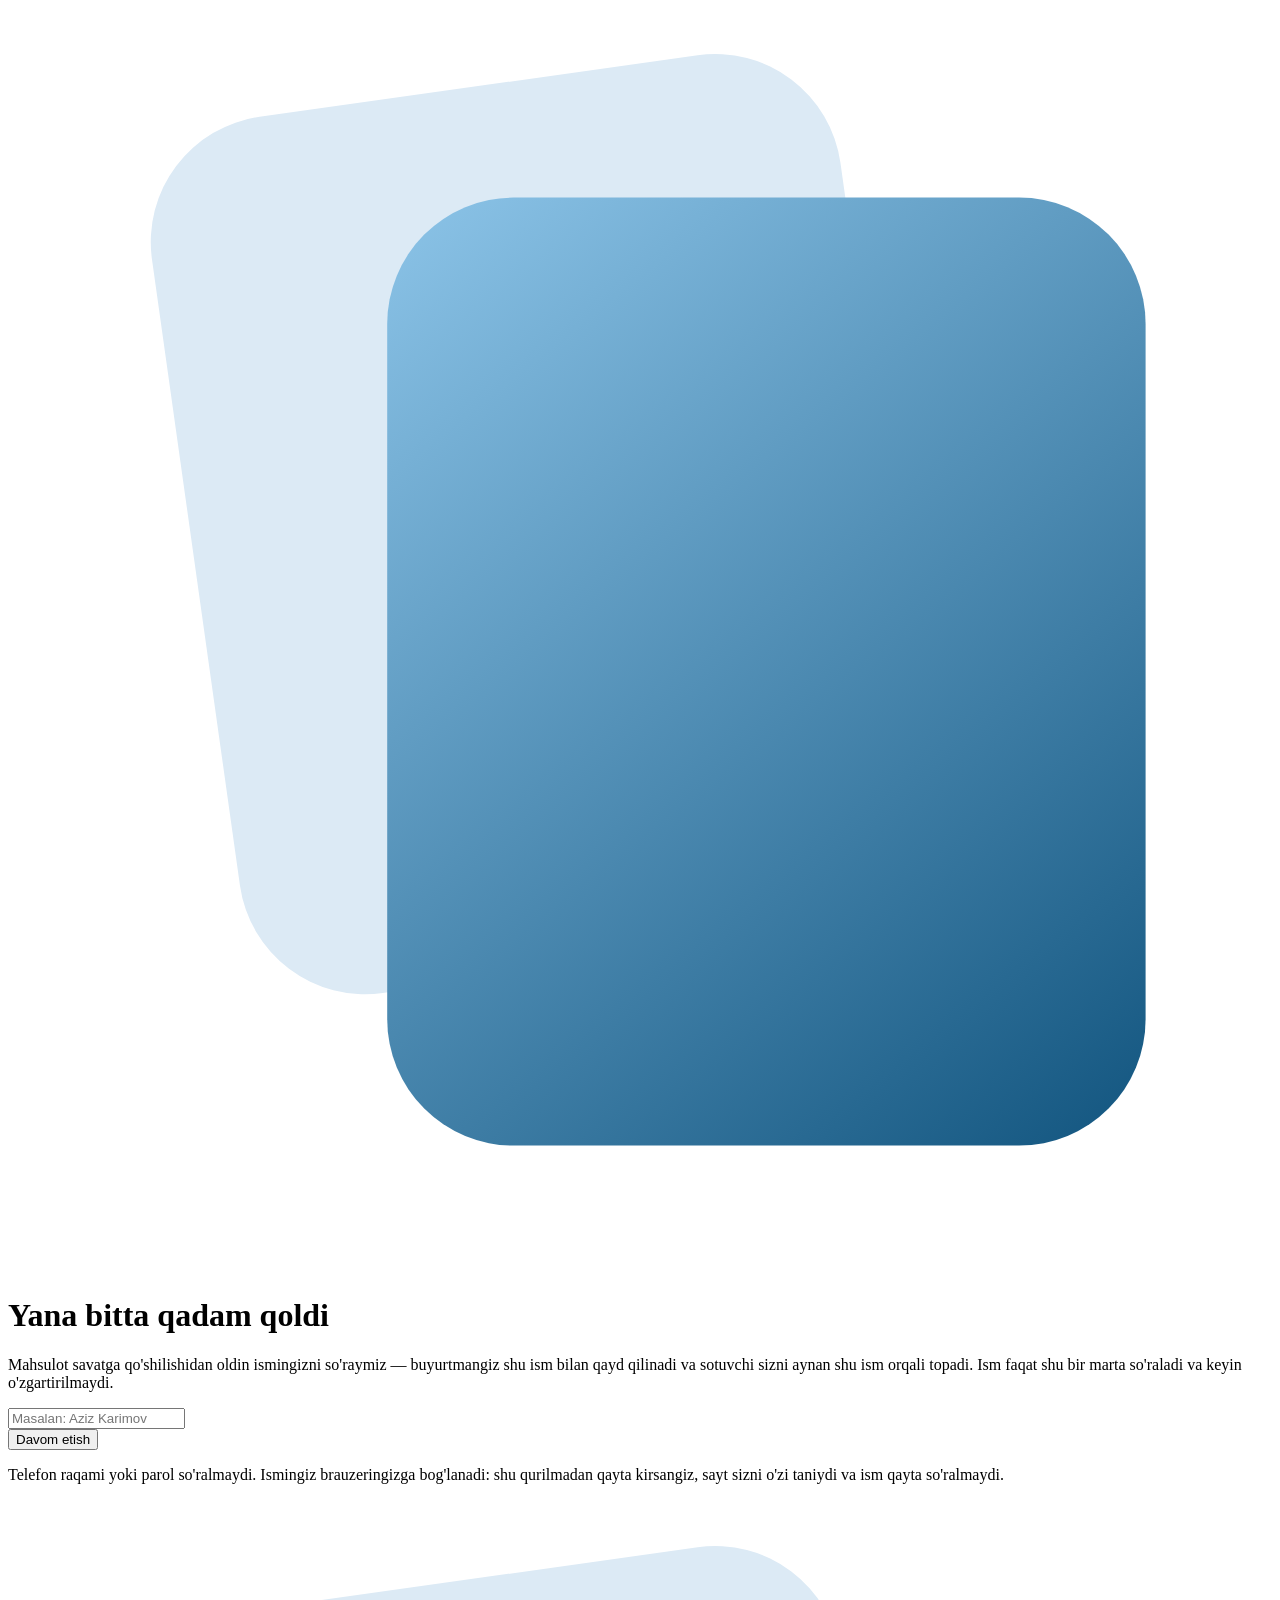
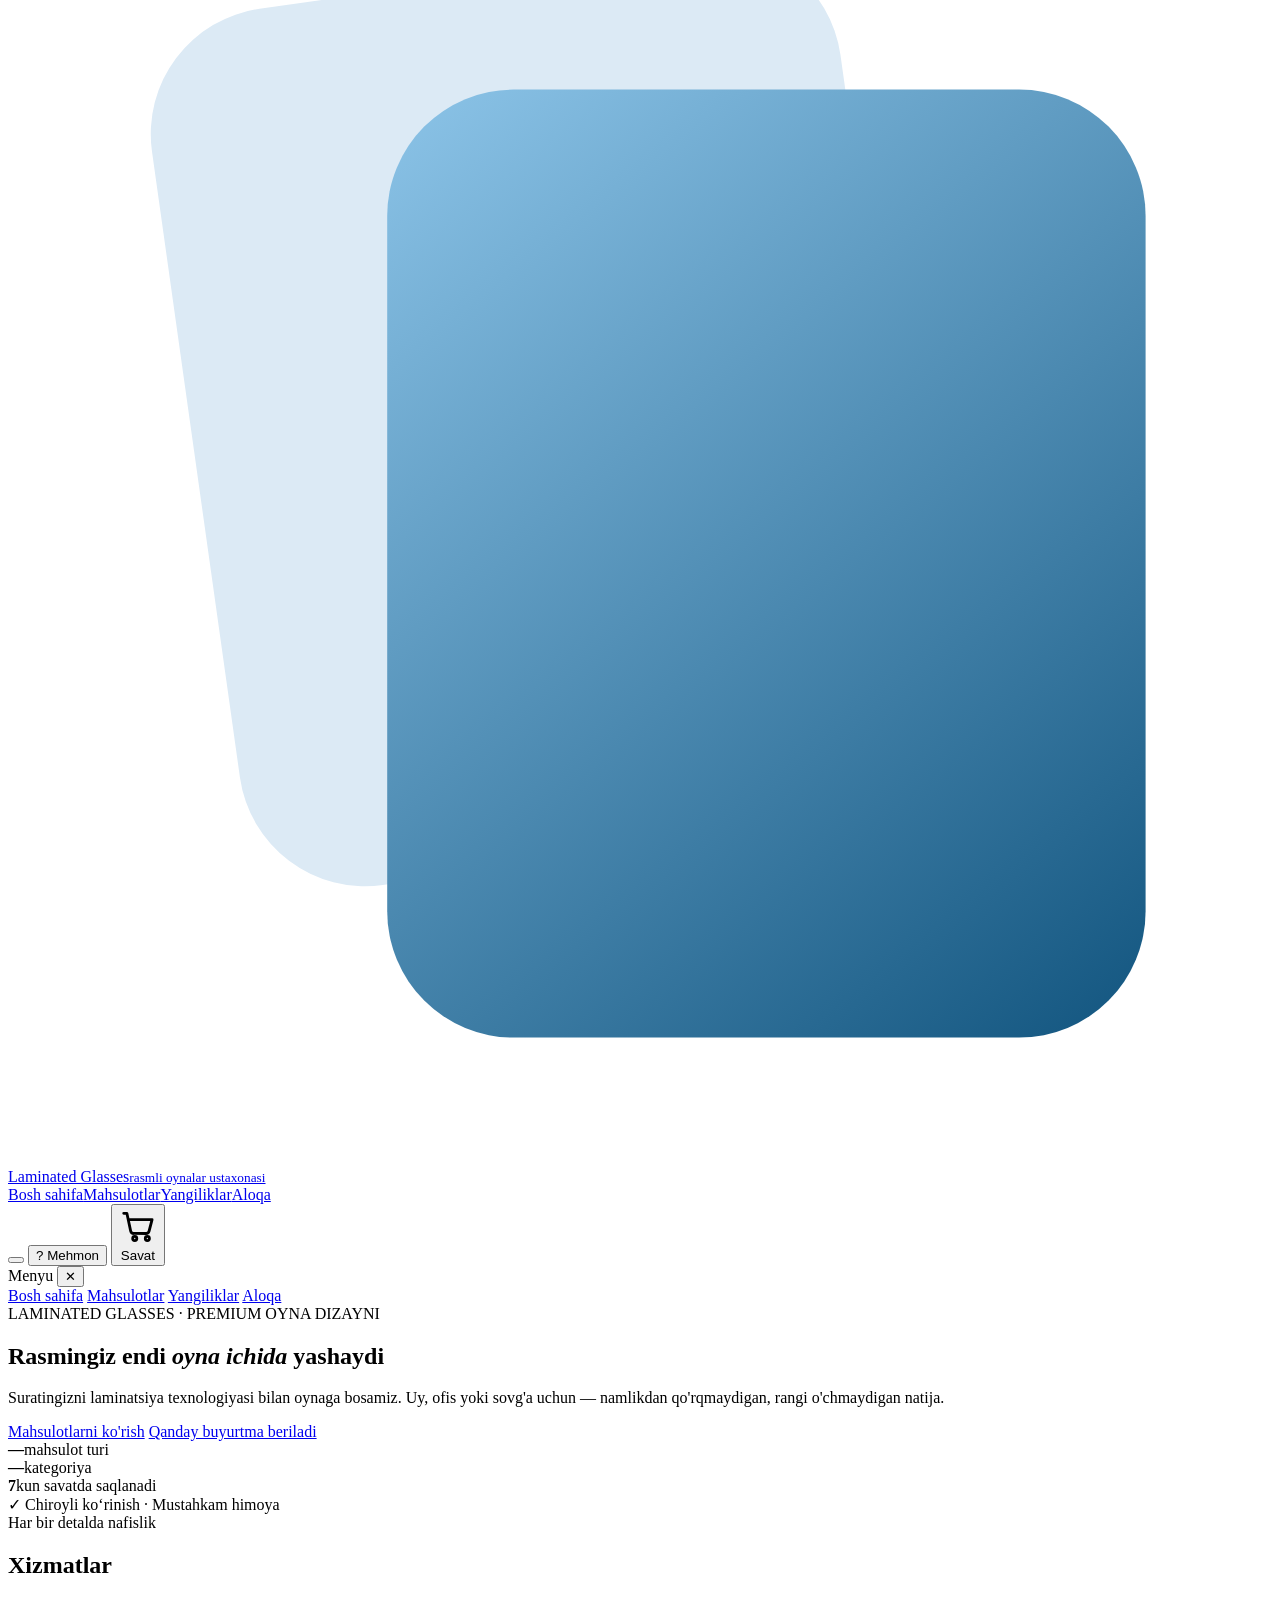
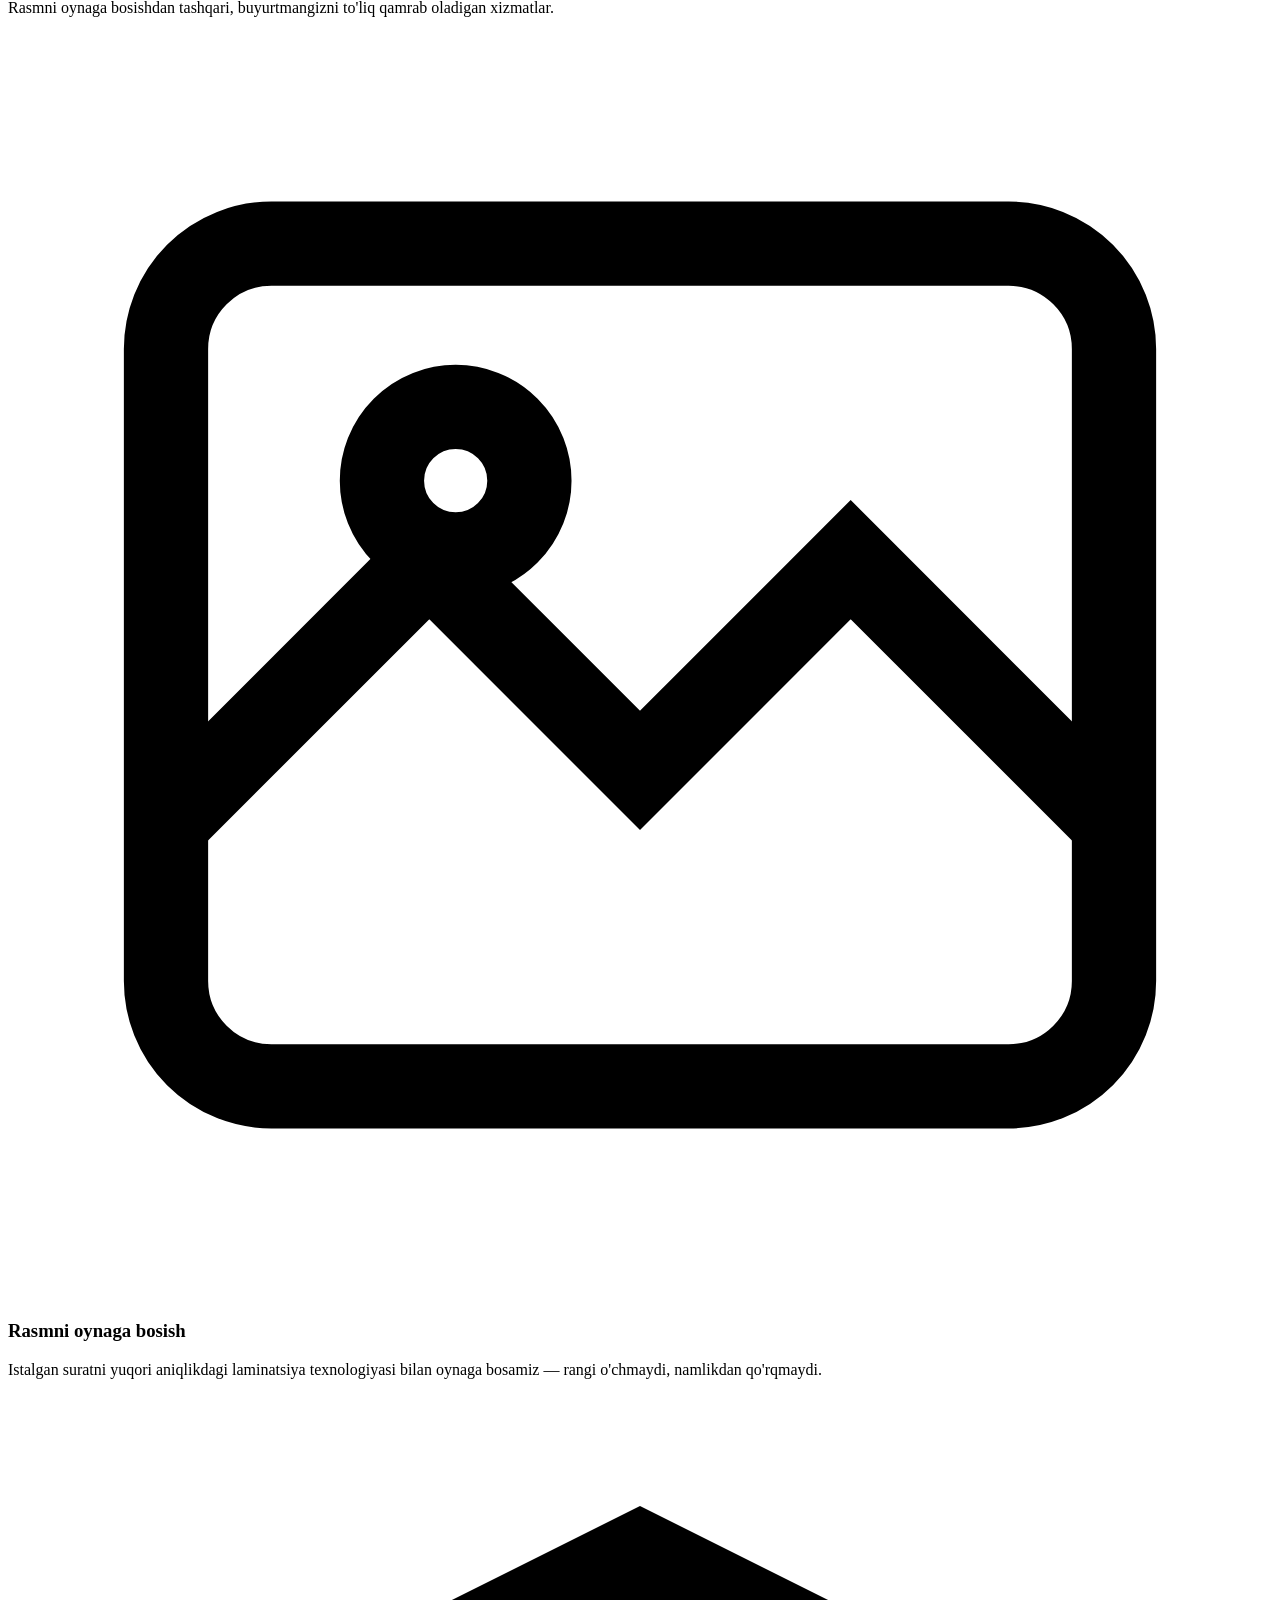
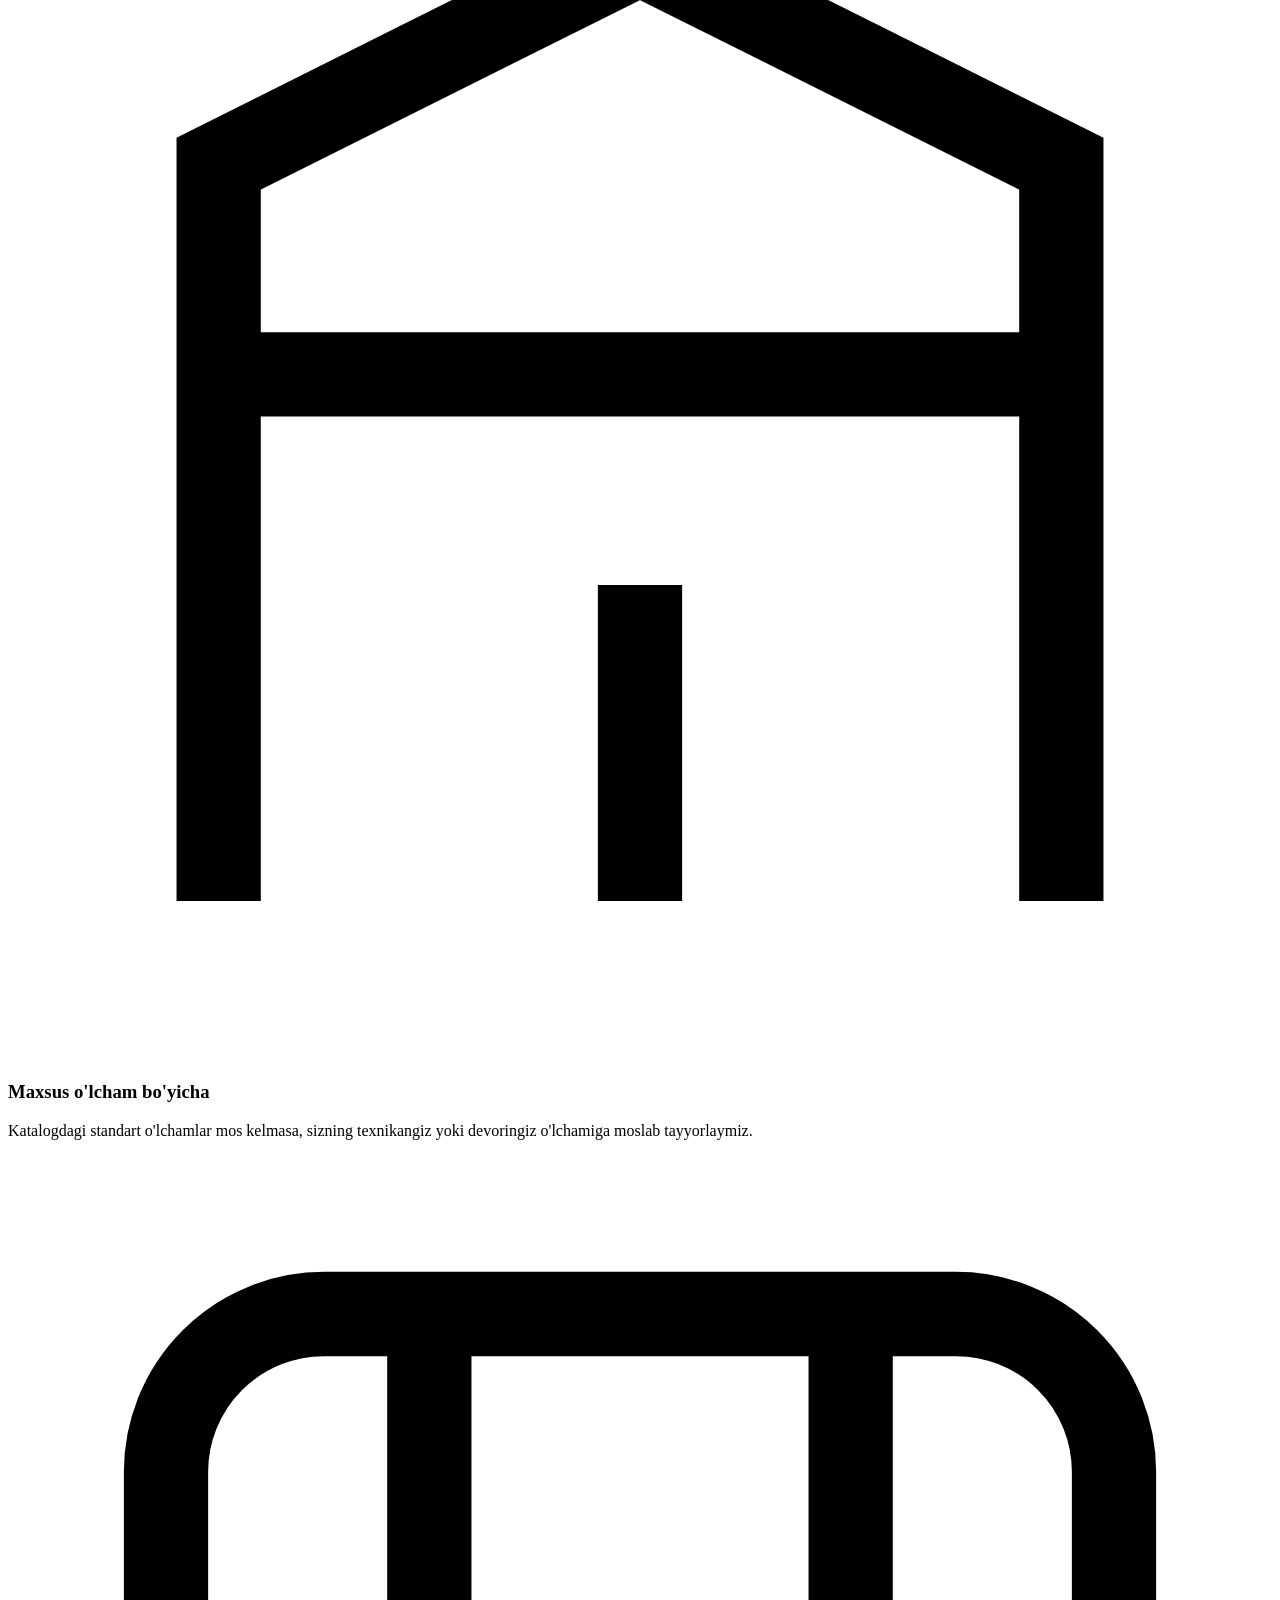
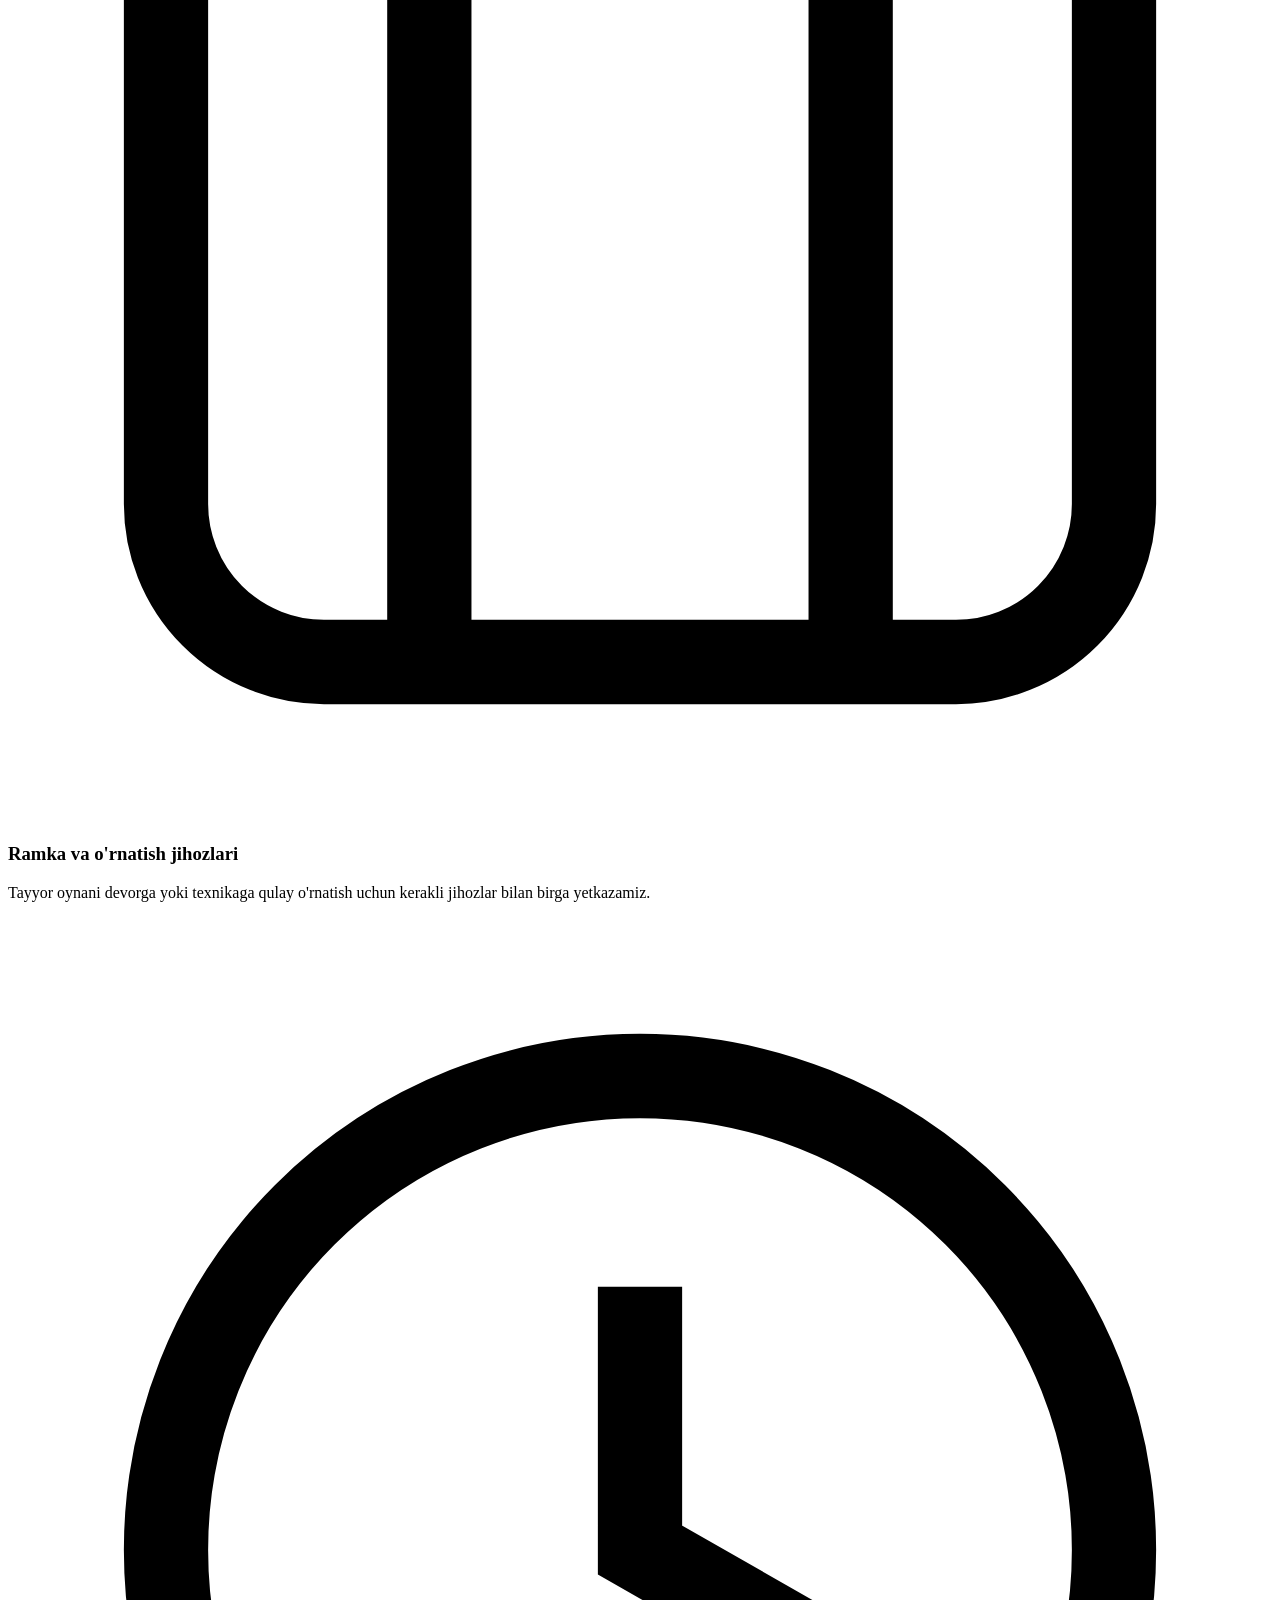
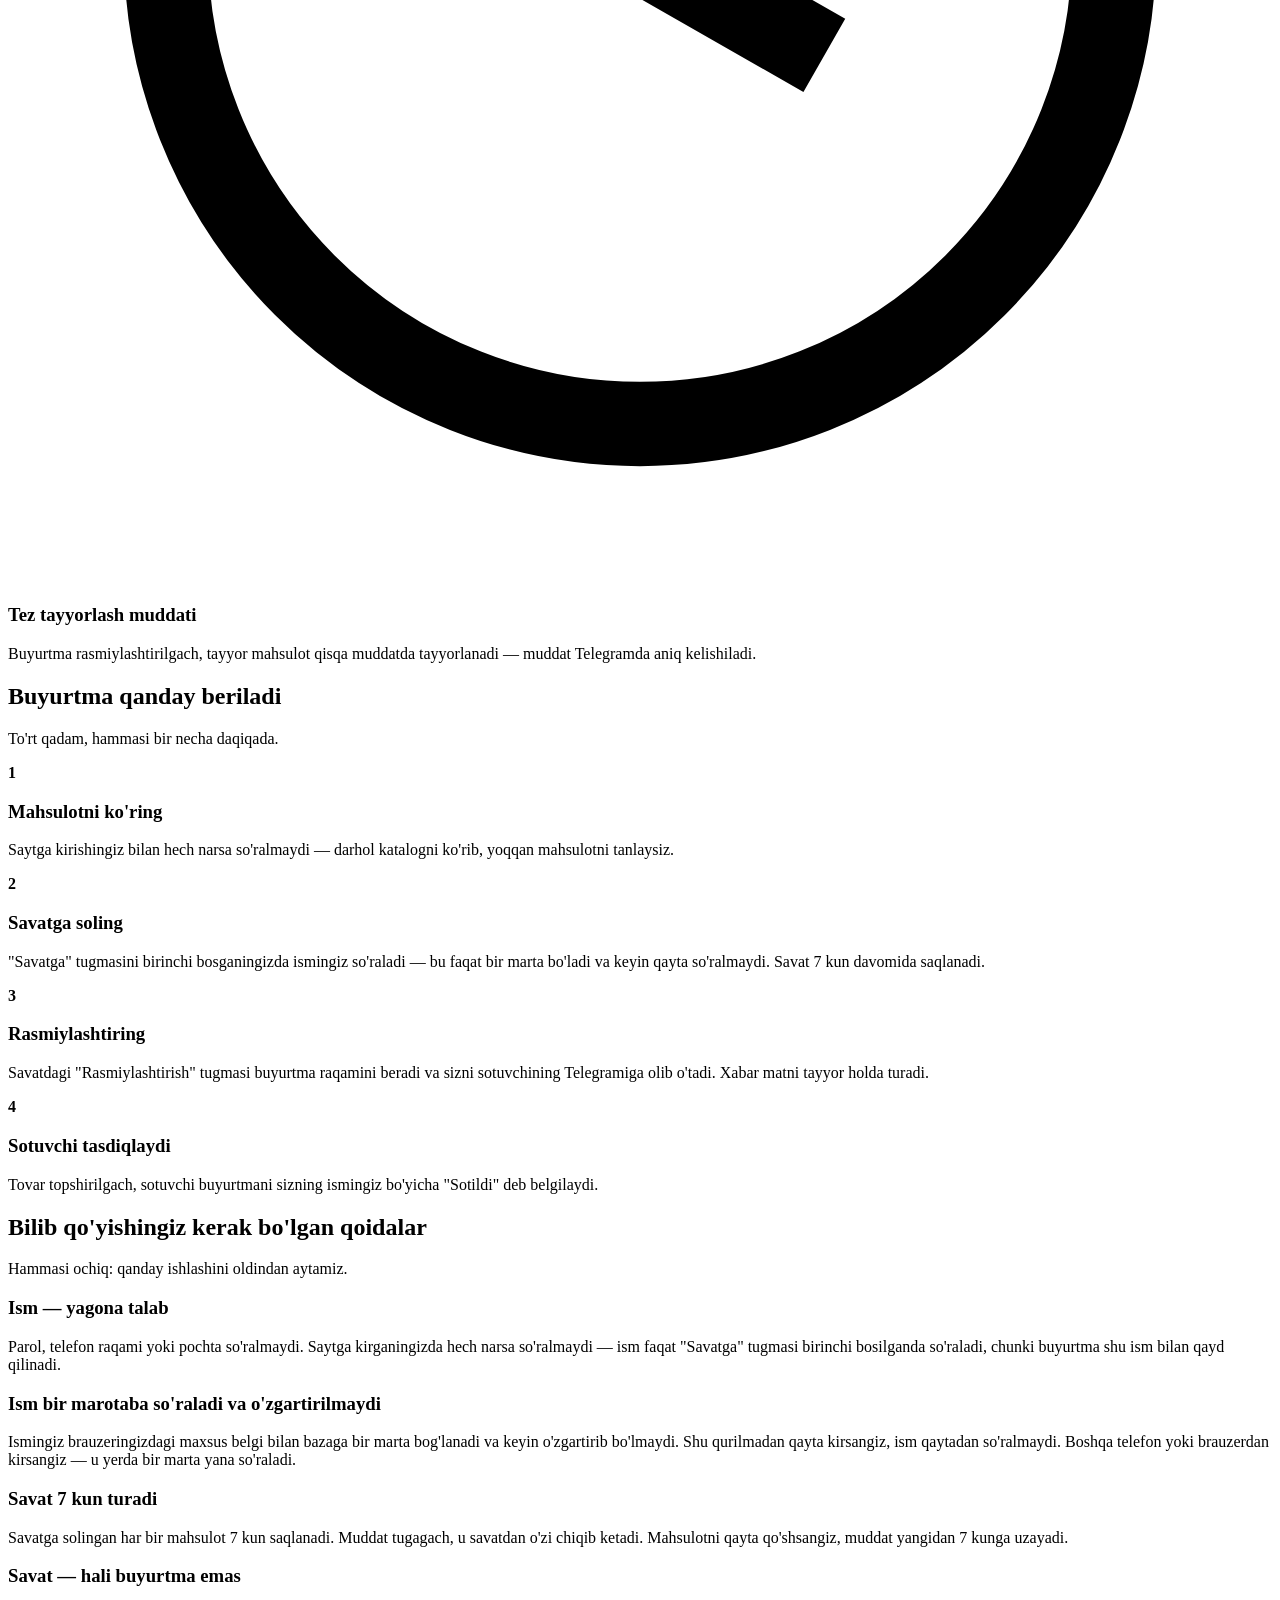
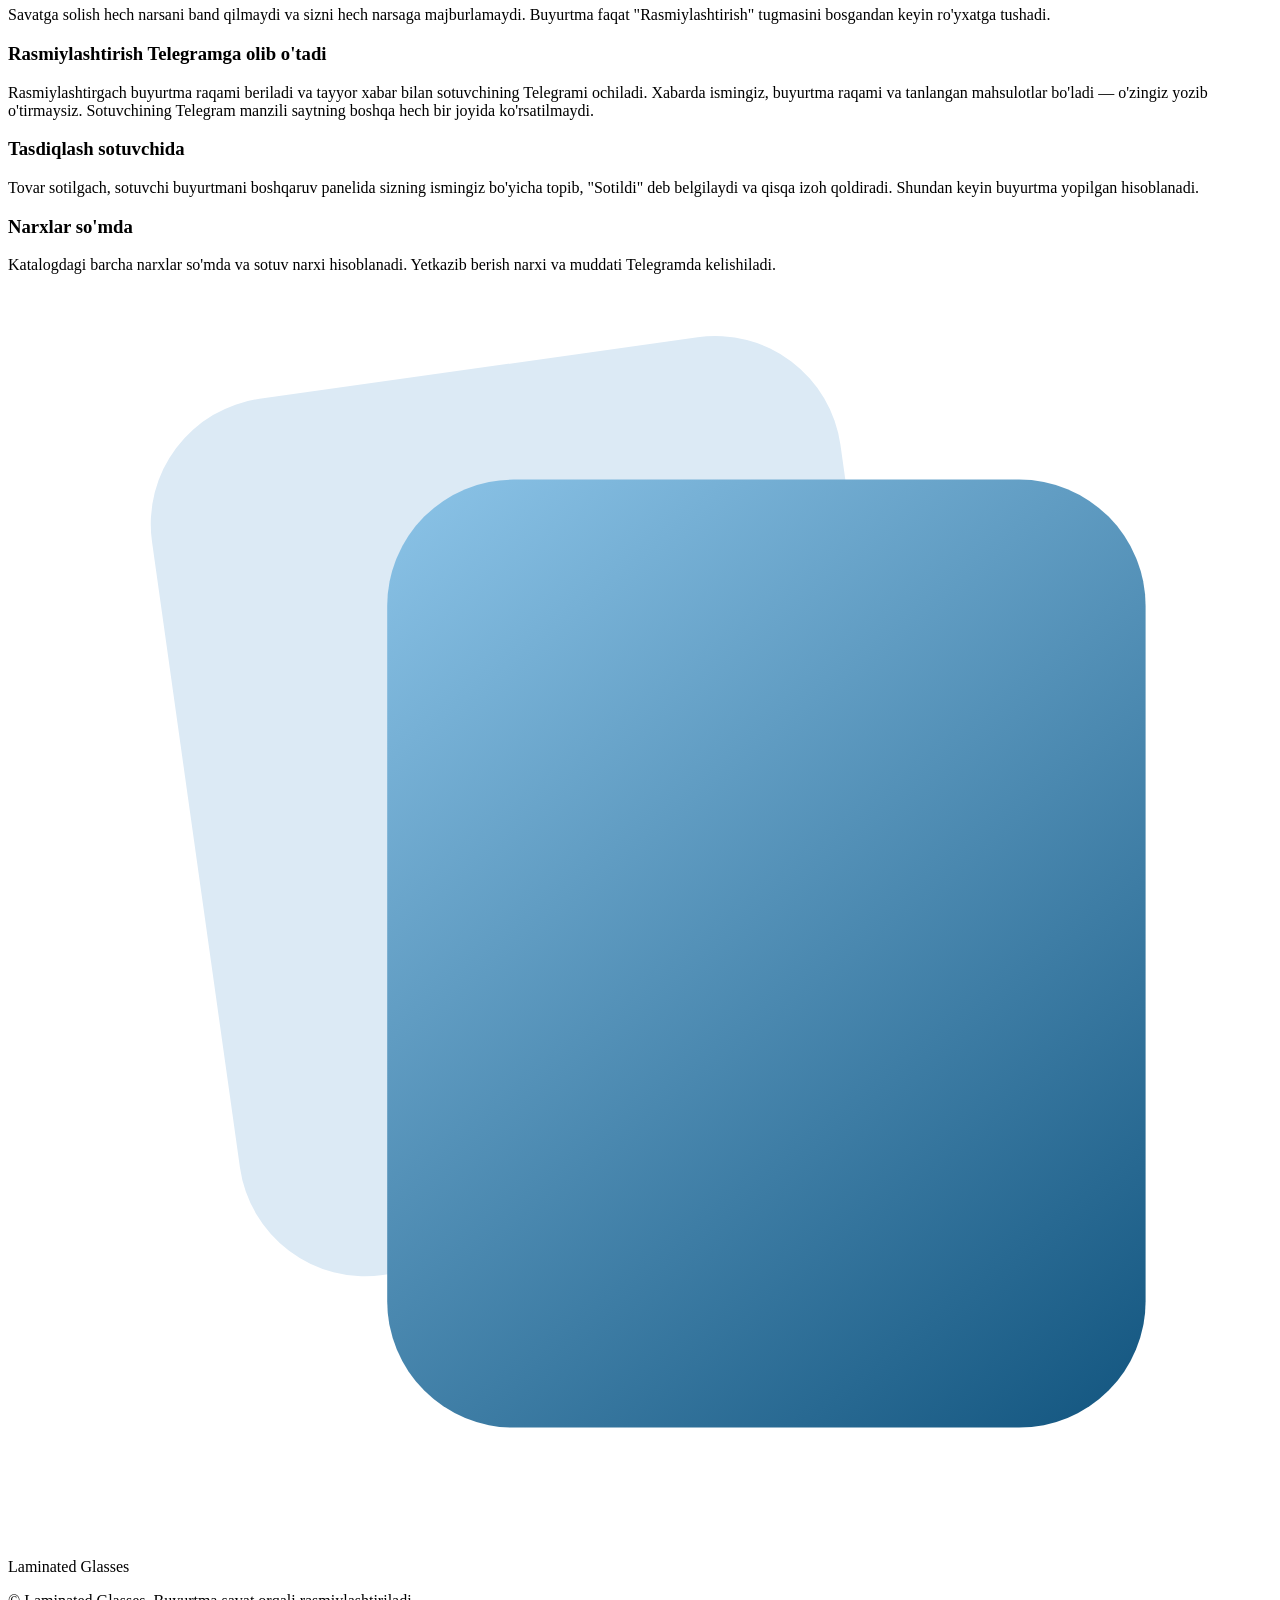
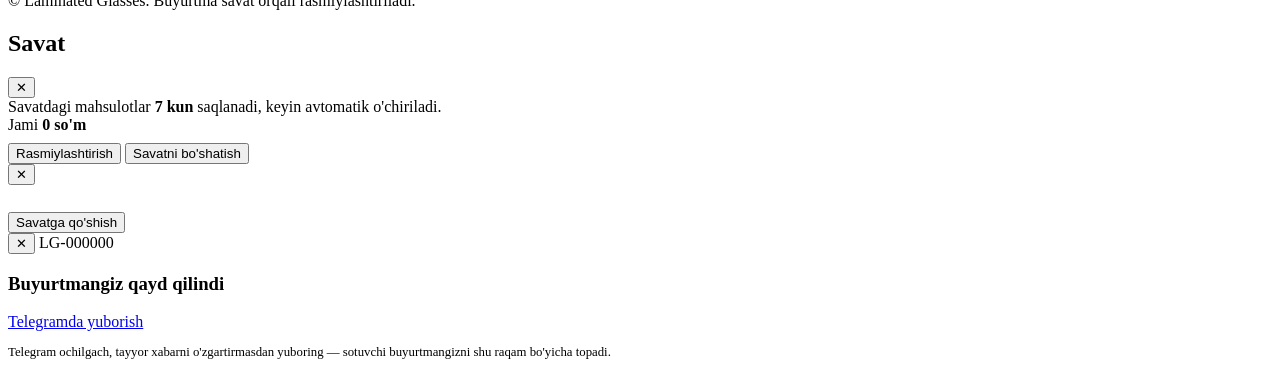
==== commit 77ebc4b2: "Honeypot yangilandi, admin xavfsizlik paneli qo'shildi, yangiliklar bug'i tuzatildi" ====
--- a/laminated_glasses/frontend/index.html
+++ b/laminated_glasses/frontend/index.html
@@ -9,7 +9,7 @@
 <link rel="preconnect" href="https://fonts.googleapis.com" />
 <link rel="preconnect" href="https://fonts.gstatic.com" crossorigin />
 <link href="https://fonts.googleapis.com/css2?family=Fraunces:opsz,wght@9..144,500;9..144,600&family=Manrope:wght@400;500;600;700&display=swap" rel="stylesheet" />
-<link rel="stylesheet" href="css/style.css" />
+<link rel="stylesheet" href="/css/style.css" />
 </head>
 <body>
 
@@ -37,7 +37,7 @@
 
 <header class="site-header">
   <div class="wrap">
-    <a href="#" class="brand">
+    <a href="/bosh-sahifa" class="brand">
       <svg class="brand-mark" viewBox="0 0 40 40" fill="none" xmlns="http://www.w3.org/2000/svg">
         <rect x="4" y="4" width="22" height="28" rx="4" transform="rotate(-8 4 4)" fill="#DCEAF5"/>
         <rect x="12" y="6" width="24" height="30" rx="4" fill="url(#g1)"/>
@@ -48,16 +48,12 @@
       <span>Laminated Glasses<small>rasmli oynalar ustaxonasi</small></span>
     </a>
 
-    <nav class="main-nav">
-      <a href="#bosh-sahifa">Bosh sahifa</a>
-      <a href="#mahsulotlar">Mahsulotlar</a>
-      <a href="#xizmatlar">Xizmatlar</a>
-      <a href="#biz-haqimizda">Biz haqimizda</a>
-      <a href="#yangiliklar">Yangiliklar</a>
-      <a href="#aloqa">Aloqa</a>
-    </nav>
+    <nav class="main-nav"><a href="/bosh-sahifa">Bosh sahifa</a><a href="/mahsulotlar">Mahsulotlar</a><a href="/yangiliklar">Yangiliklar</a><a href="/aloqa">Aloqa</a></nav>
 
     <div class="header-side">
+      <button class="menu-toggle" id="menuToggle" aria-label="Menyuni ochish" aria-expanded="false" aria-controls="mobileNav">
+        <span></span><span></span><span></span>
+      </button>
       <button class="user-chip static" id="userChip" title="Ismingiz" tabindex="-1">
         <span class="avatar" id="userInitial">?</span>
         <span class="name" id="userName">Mehmon</span>
@@ -74,13 +70,26 @@
   </div>
 </header>
 
+<div class="mobile-nav-overlay" id="mobileNavOverlay"></div>
+<nav class="mobile-nav" id="mobileNav" aria-label="Mobil menyu">
+  <div class="mobile-nav-head">
+    <span>Menyu</span>
+    <button class="icon-close" id="mobileNavClose" aria-label="Yopish">✕</button>
+  </div>
+  <a href="/bosh-sahifa">Bosh sahifa</a>
+  <a href="/mahsulotlar">Mahsulotlar</a>
+  <a href="/yangiliklar">Yangiliklar</a>
+  <a href="/aloqa">Aloqa</a>
+</nav>
+
 <section class="hero" id="bosh-sahifa">
   <div class="wrap">
-    <div>
-      <h1>Rasmingiz endi oyna ichida yashaydi</h1>
+    <div class="hero-copy">
+      <span class="hero-eyebrow"><span class="eyebrow-dot"></span> LAMINATED GLASSES · PREMIUM OYNA DIZAYNI</span>
+      <h1>Rasmingiz endi <em>oyna ichida</em> yashaydi</h1>
       <p>Suratingizni laminatsiya texnologiyasi bilan oynaga bosamiz. Uy, ofis yoki sovg'a uchun — namlikdan qo'rqmaydigan, rangi o'chmaydigan natija.</p>
       <div class="hero-actions">
-        <a href="#mahsulotlar" class="btn btn-primary">Mahsulotlarni ko'rish</a>
+        <a href="/mahsulotlar" class="btn btn-primary">Mahsulotlarni ko'rish</a>
         <a href="#qanday-ishlaydi" class="btn btn-ghost">Qanday buyurtma beriladi</a>
       </div>
       <div class="hero-stats">
@@ -89,11 +98,11 @@
         <div><strong id="statCartDays">7</strong><span>kun savatda saqlanadi</span></div>
       </div>
     </div>
-    <div class="glass-visual" aria-hidden="true">
+    <div class="hero-showcase"><div class="showcase-orbit orbit-one"></div><div class="showcase-orbit orbit-two"></div><div class="glass-visual" aria-hidden="true">
       <div class="pane pane-back"></div>
       <div class="pane pane-front"></div>
-      <div class="glass-badge">Chizilmaydi, xira tortmaydi</div>
-    </div>
+      <div class="glass-badge"><span class="badge-check">✓</span> Chiroyli ko‘rinish · Mustahkam himoya</div>
+    </div><div class="showcase-caption"><span class="caption-line"></span><span>Har bir detalda nafislik</span></div></div>
   </div>
 </section>
 
@@ -192,26 +201,6 @@
   </div>
 </section>
 
-<section class="about" id="biz-haqimizda">
-  <div class="wrap about-grid">
-    <div>
-      <div class="section-head">
-        <div>
-          <h2>Biz haqimizda</h2>
-          <p>Laminated Glasses — rasmni oynaga bosish bo'yicha ixtisoslashgan ustaxona.</p>
-        </div>
-      </div>
-      <p class="about-text">Biz suratlaringizni zamonaviy laminatsiya texnologiyasi yordamida sifatli oynaga bosib beramiz. Har bir buyurtma diqqat bilan, rangi vaqt o'tishi bilan o'chmaydigan va namlikka chidamli natija berish maqsadida tayyorlanadi. Uy texnikasi ustki panellaridan tortib, devor va sovg'a oynalarigacha — ishimiz sifatga asoslangan.</p>
-      <p class="about-text">Xarid jarayonini ham imkon qadar soddalashtirganmiz: hech qanday ro'yxatdan o'tish, parol yoki ortiqcha ma'lumot talab qilinmaydi — faqat buyurtma uchun kerakli ism, va u ham bir marta.</p>
-    </div>
-    <div class="about-stats">
-      <div class="about-stat"><strong>7+</strong><span>yillik tajriba yo'nalishda</span></div>
-      <div class="about-stat"><strong>1000+</strong><span>bajarilgan buyurtma</span></div>
-      <div class="about-stat"><strong>100%</strong><span>sifatli laminatsiya</span></div>
-    </div>
-  </div>
-</section>
-
 <section class="news" id="yangiliklar">
   <div class="wrap">
     <div class="section-head">
@@ -221,21 +210,7 @@
       </div>
     </div>
     <div class="news-grid">
-      <article class="news-card">
-        <span class="news-date">Yangi</span>
-        <h3>Katalogga yangi dizaynlar qo'shildi</h3>
-        <p>Ustki oyna to'plamiga yangi rasmli dizaynlar qo'shildi — katalog bo'limida ko'rib chiqishingiz mumkin.</p>
-      </article>
-      <article class="news-card">
-        <span class="news-date">E'lon</span>
-        <h3>Buyurtma jarayoni soddalashtirildi</h3>
-        <p>Endi saytga kirishda ism so'ralmaydi — faqat "Savatga" tugmasi bosilganda va faqat bir marta so'raladi.</p>
-      </article>
-      <article class="news-card">
-        <span class="news-date">Maslahat</span>
-        <h3>O'lchamni to'g'ri tanlash</h3>
-        <p>Buyurtma berishdan oldin texnikangiz yoki devoringiz o'lchamini aniq o'lchab oling — bu jarayonni tezlashtiradi.</p>
-      </article>
+      <p class="news-loading">Yuklanmoqda…</p>
     </div>
   </div>
 </section>
@@ -296,7 +271,7 @@
         </div>
         <h3>Buyurtma orqali bog'lanish</h3>
         <p>Katalogdan mahsulot tanlab, savatga soling va "Rasmiylashtirish" tugmasini bosing — tayyor xabar bilan sotuvchining Telegrami avtomatik ochiladi.</p>
-        <a href="#mahsulotlar" class="btn btn-primary btn-sm" style="margin-top:6px;">Mahsulotlarga o'tish</a>
+        <a href="/mahsulotlar" class="btn btn-primary btn-sm" style="margin-top:6px;">Mahsulotlarga o'tish</a>
       </div>
       <div class="contact-card">
         <div class="contact-icon">
@@ -307,7 +282,7 @@
       </div>
       <div class="contact-card">
         <div class="contact-icon">
-          <svg viewBox="0 0 24 24" fill="none" stroke="currentColor" stroke-width="1.6"><path d="M20 10c0 6-8 12-8 12s-8-6-8-12a8 8 0 1 1 16 0Z"/><circle cx="12" cy="10" r="3"/></svg>
+          <svg viewBox="0 0 24 24" fill="none" stroke="currentColor" stroke-width="1.6"><path d="M20 10c0 6-8 12-8 12s-8-6-8-12a8 8 0 0 1 16 0Z"/><circle cx="12" cy="10" r="3"/></svg>
         </div>
         <h3>Yetkazib berish</h3>
         <p>Yetkazib berish narxi va muddati buyurtma rasmiylashtirilgandan so'ng Telegramda alohida kelishiladi.</p>
@@ -381,6 +356,12 @@
 
 <div class="toast" id="toast"></div>
 
-<script src="js/main.js"></script>
-</body>
+<script src="/js/main.js"></script>
+<script>
+document.addEventListener("DOMContentLoaded",()=>{
+ const visible=['bosh-sahifa', 'xizmatlar', 'qanday-ishlaydi', 'qoidalar'];
+ document.querySelectorAll("body > section").forEach(sec=>{if(!visible.includes(sec.id)) sec.style.display="none";});
+ document.querySelectorAll("body > footer").forEach(f=>{});
+});
+</script></body>
 </html>
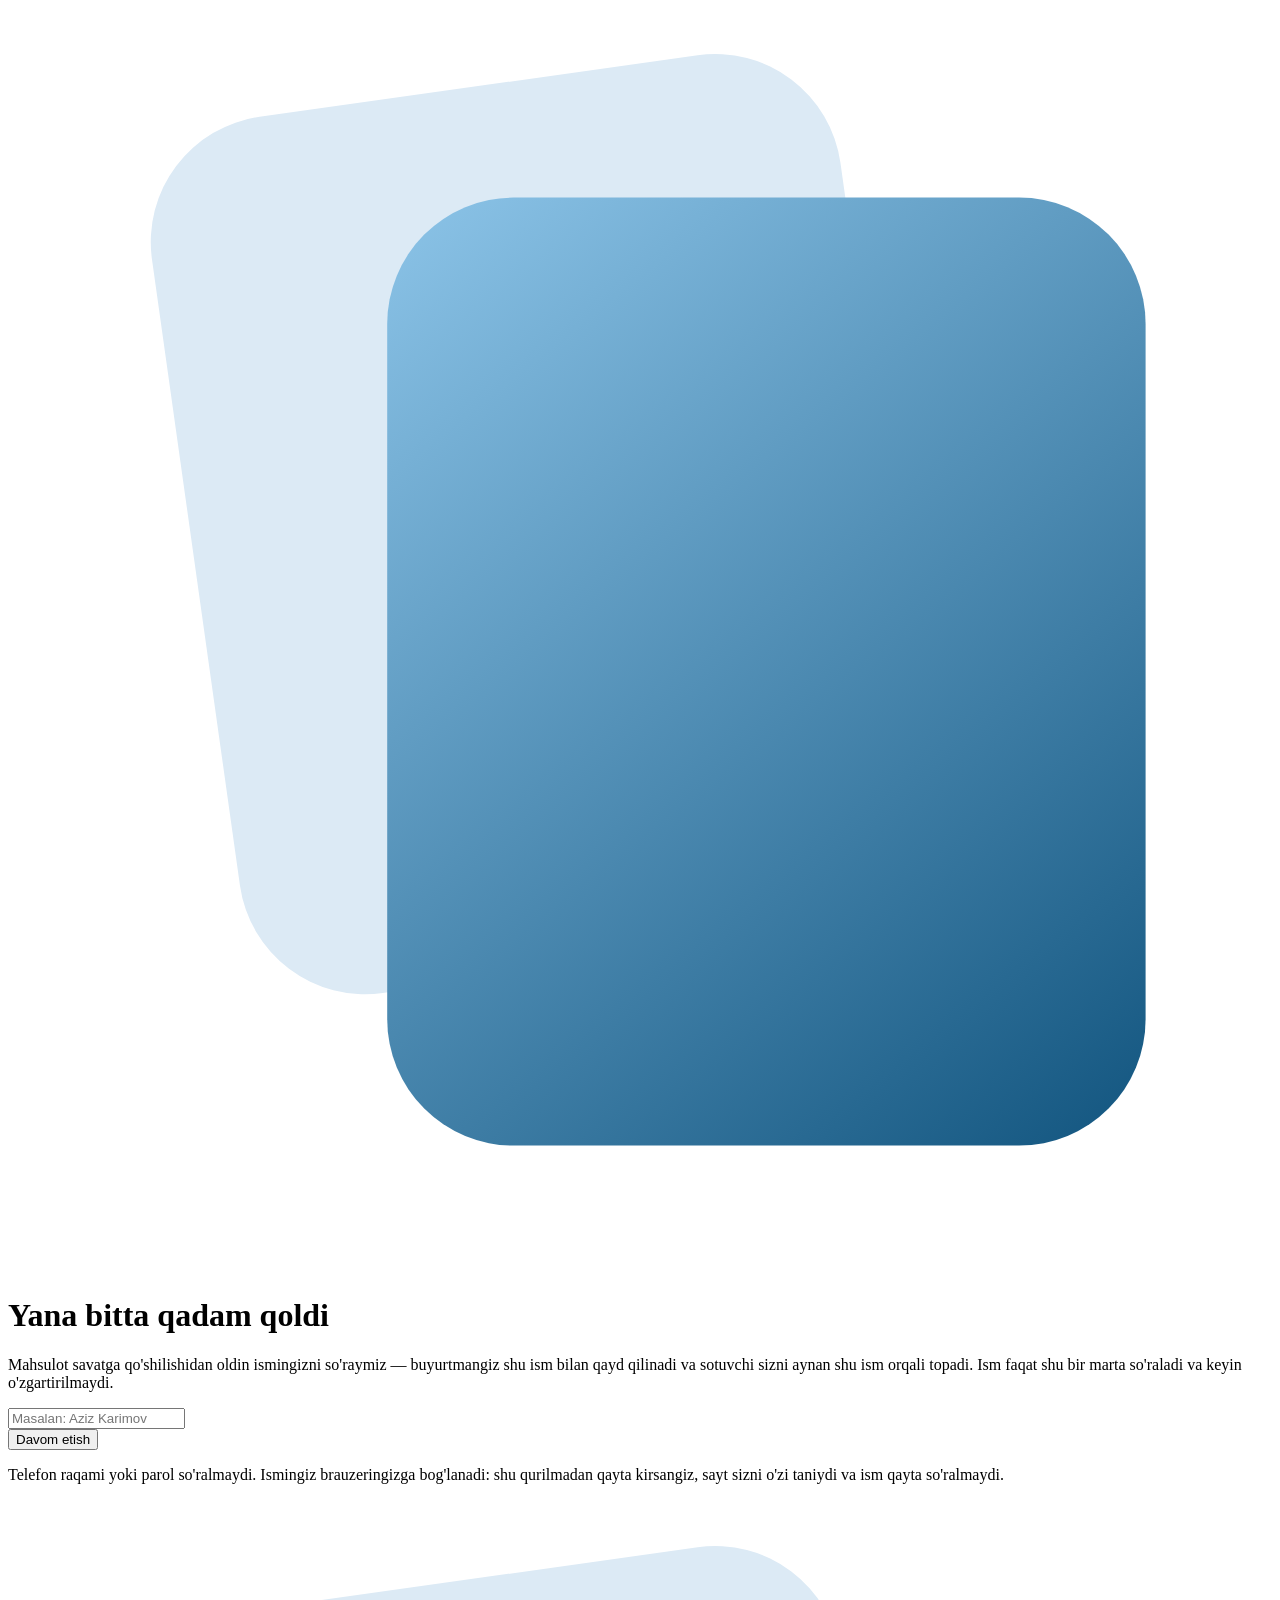
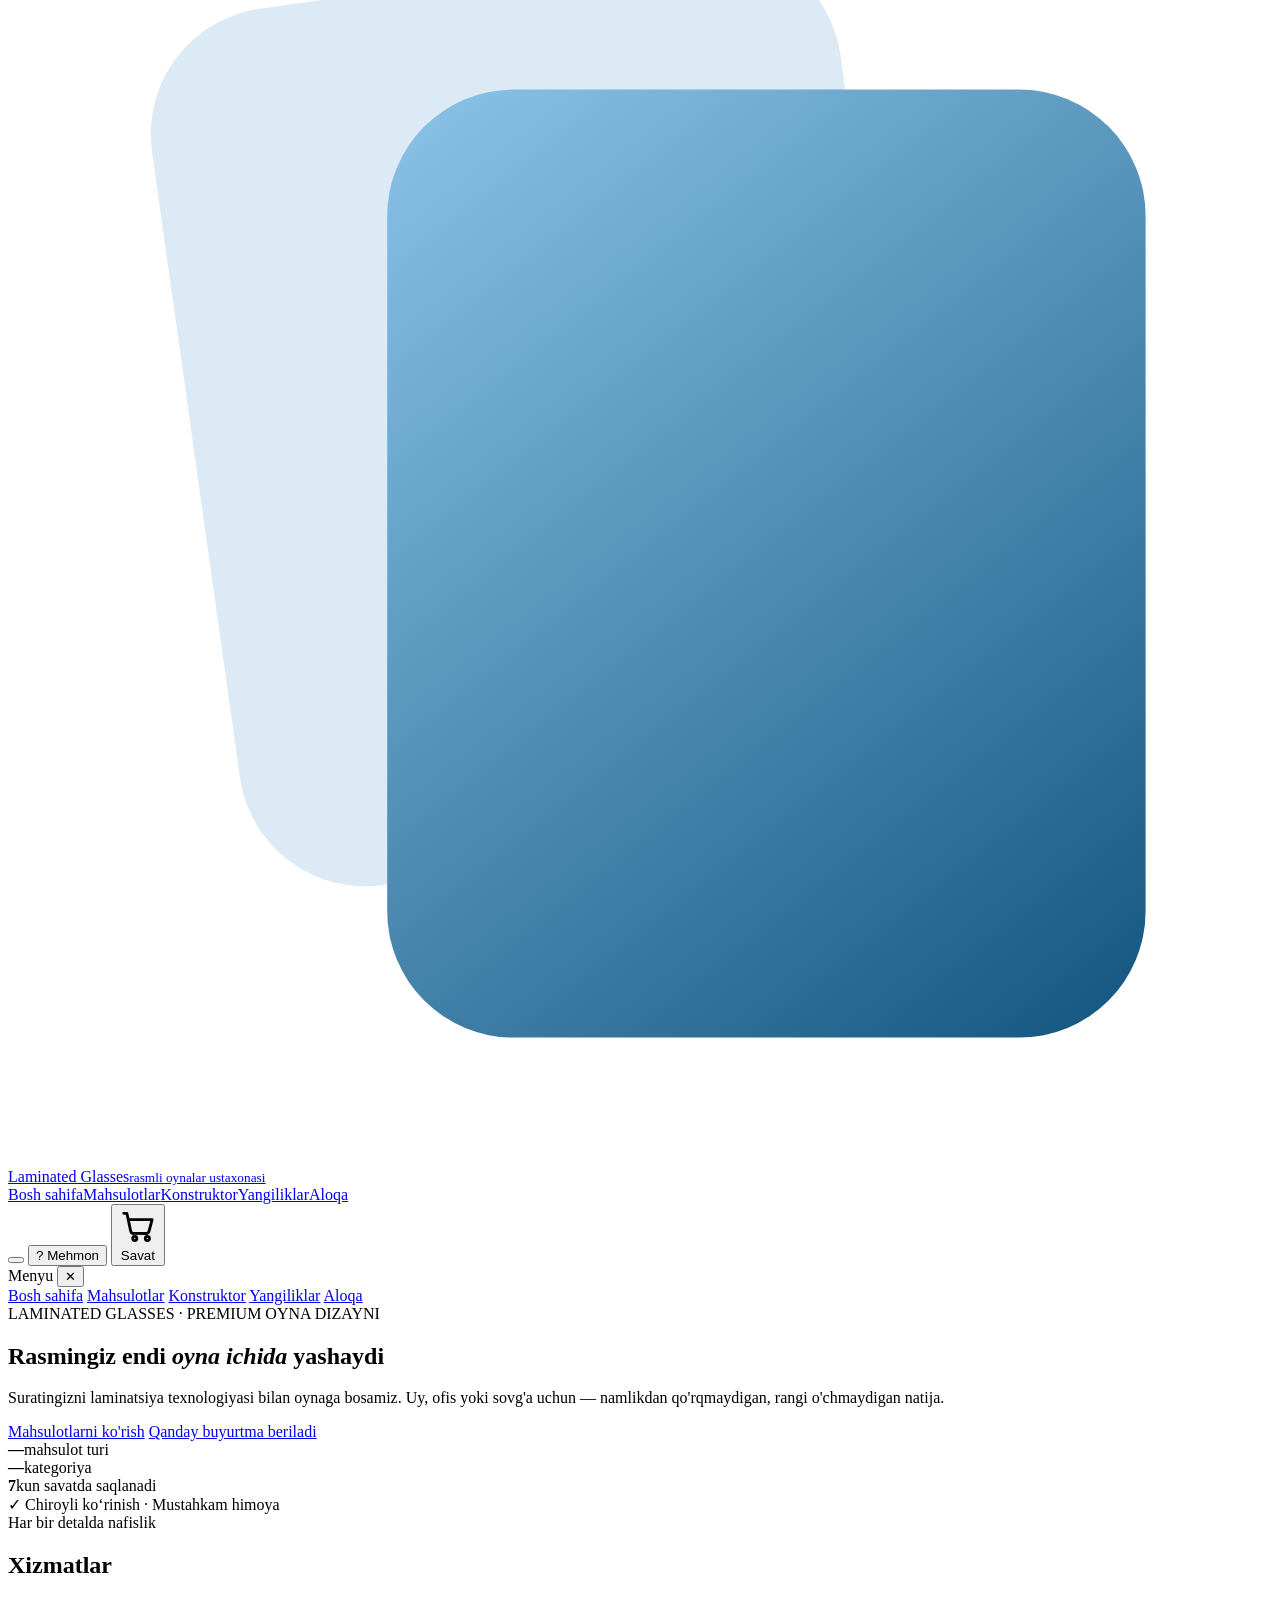
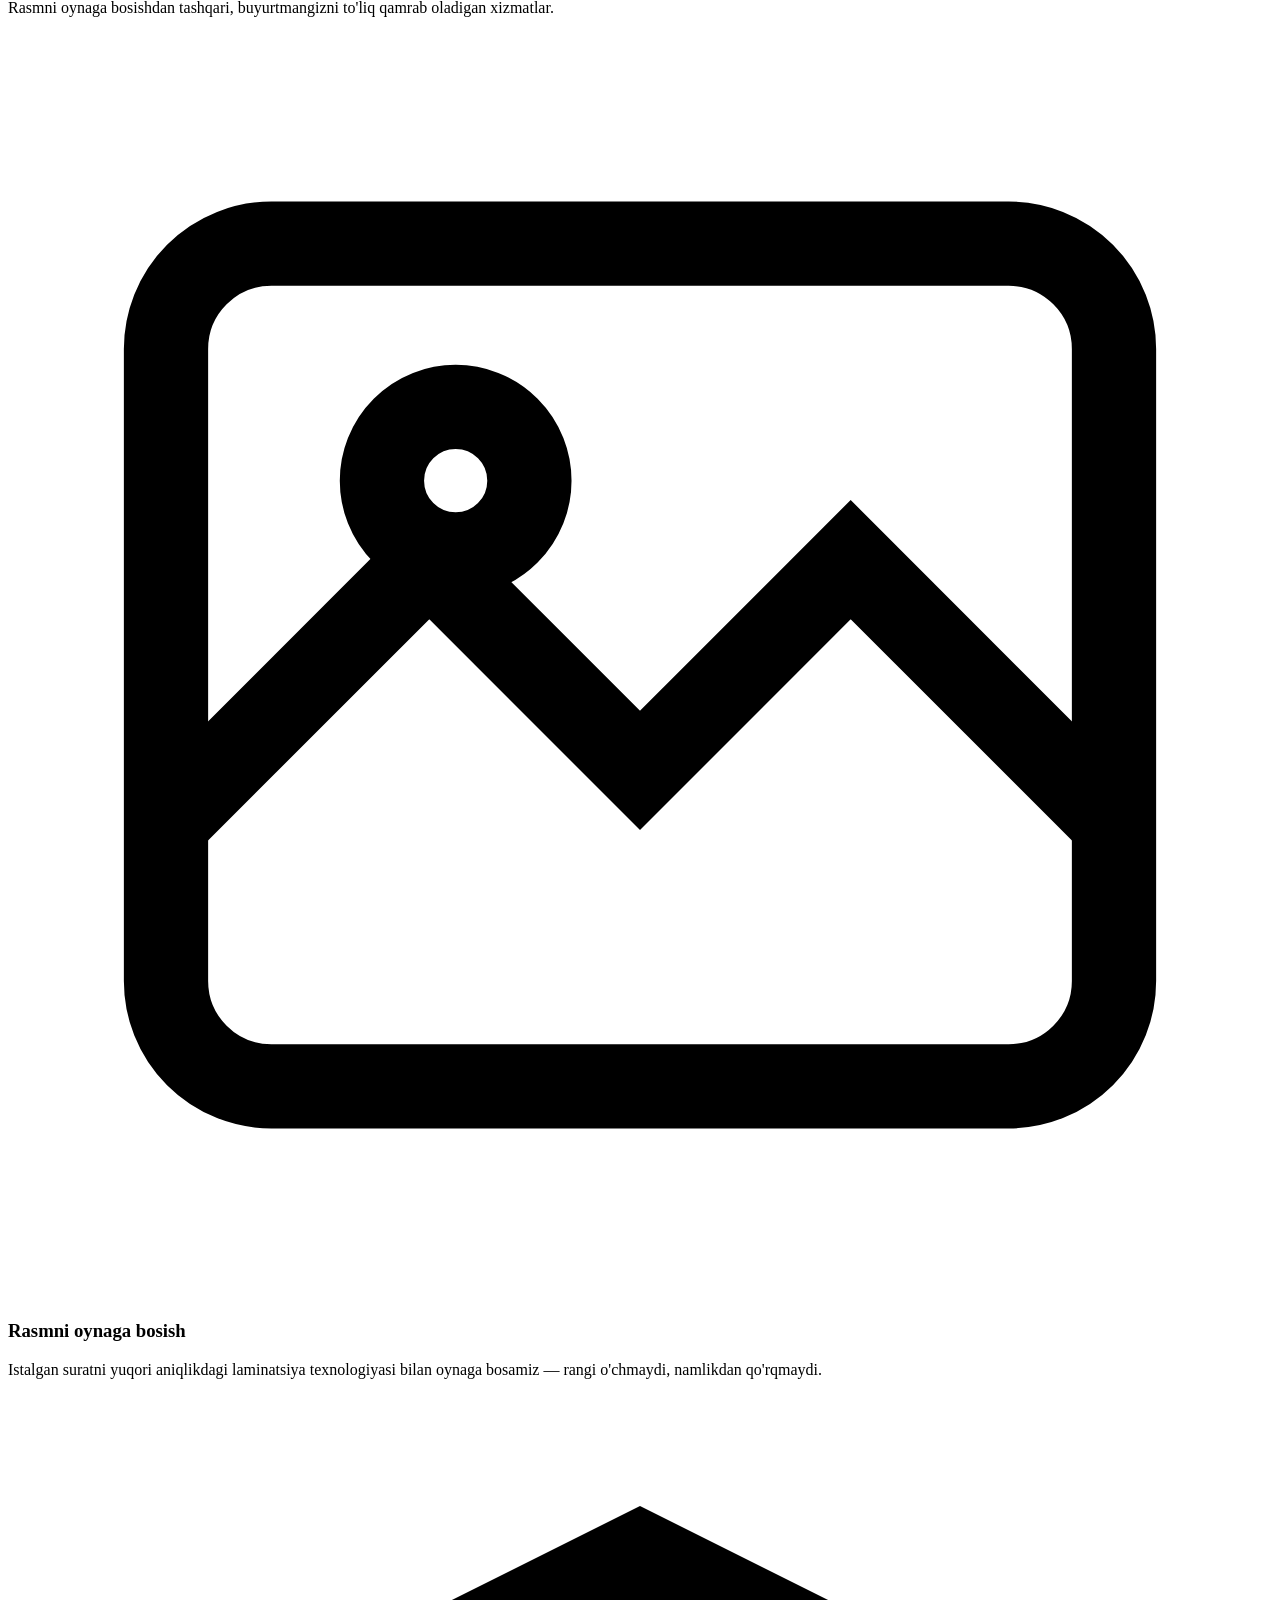
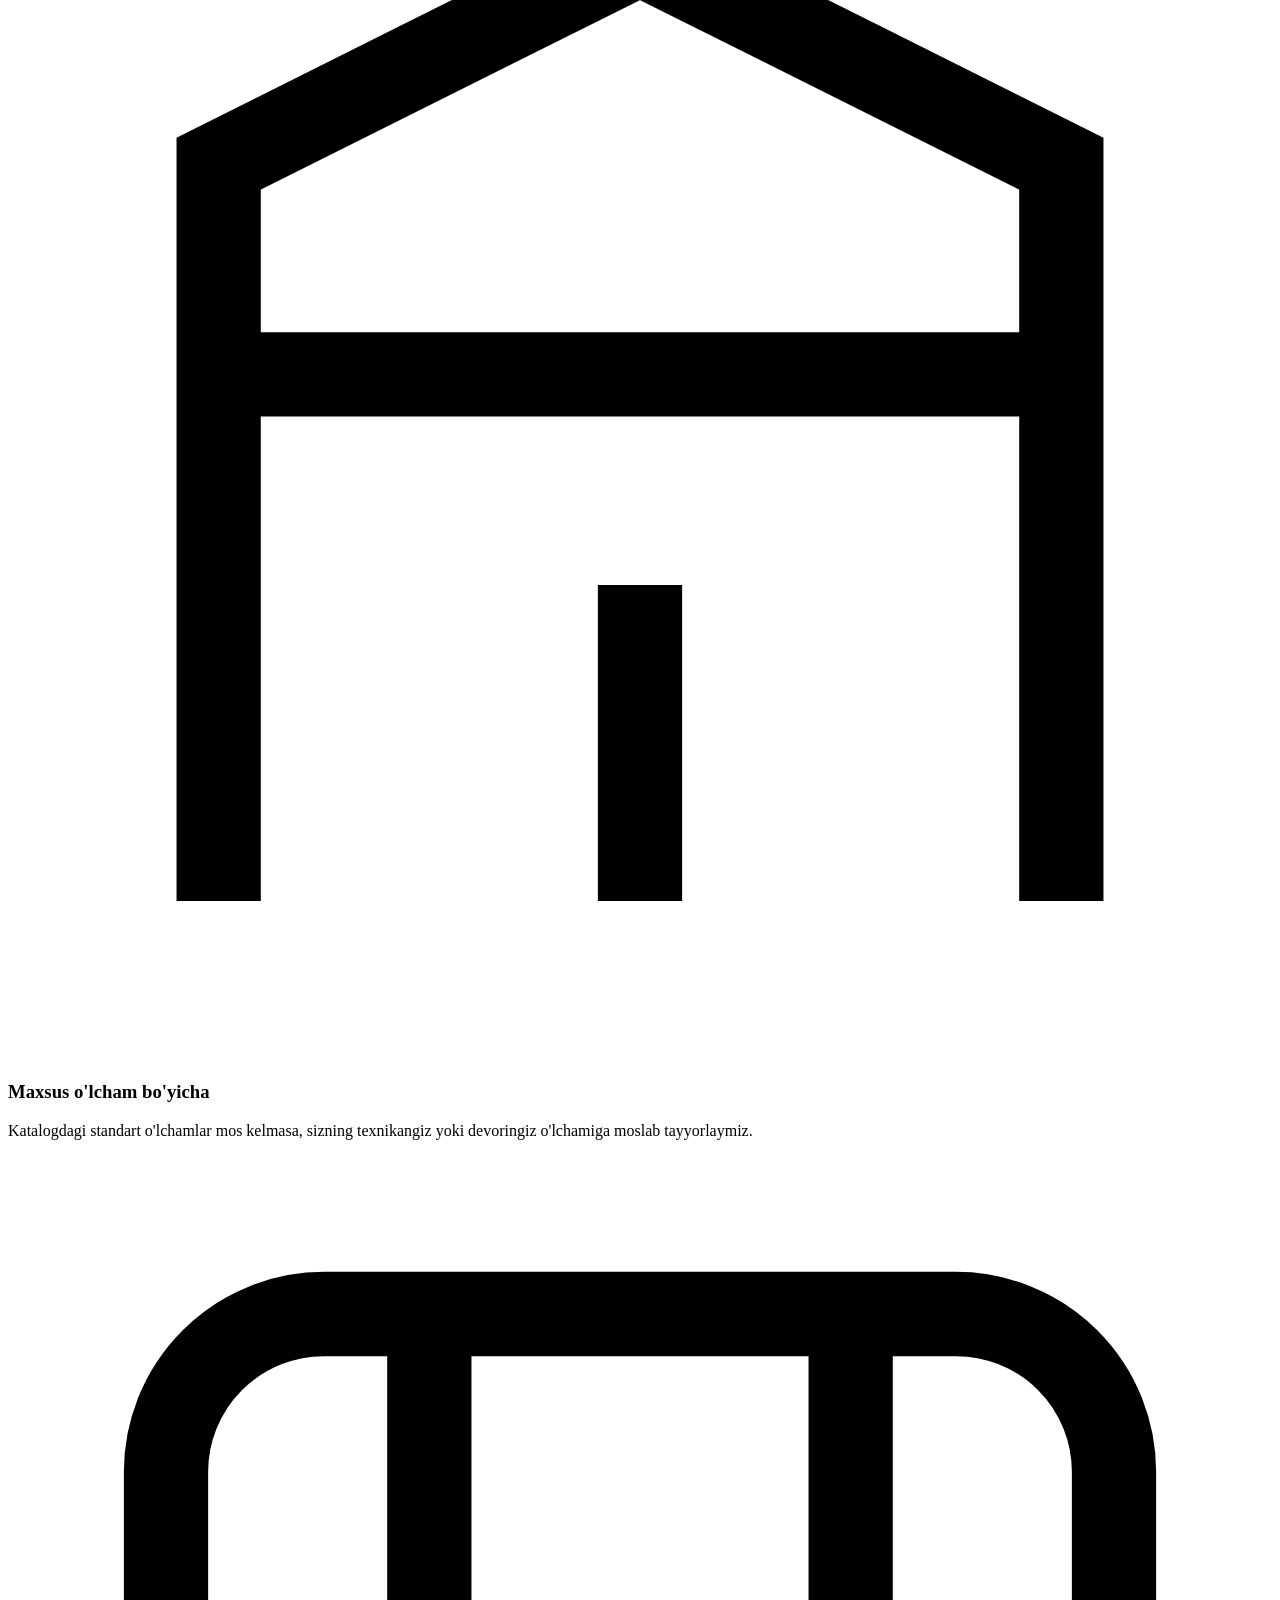
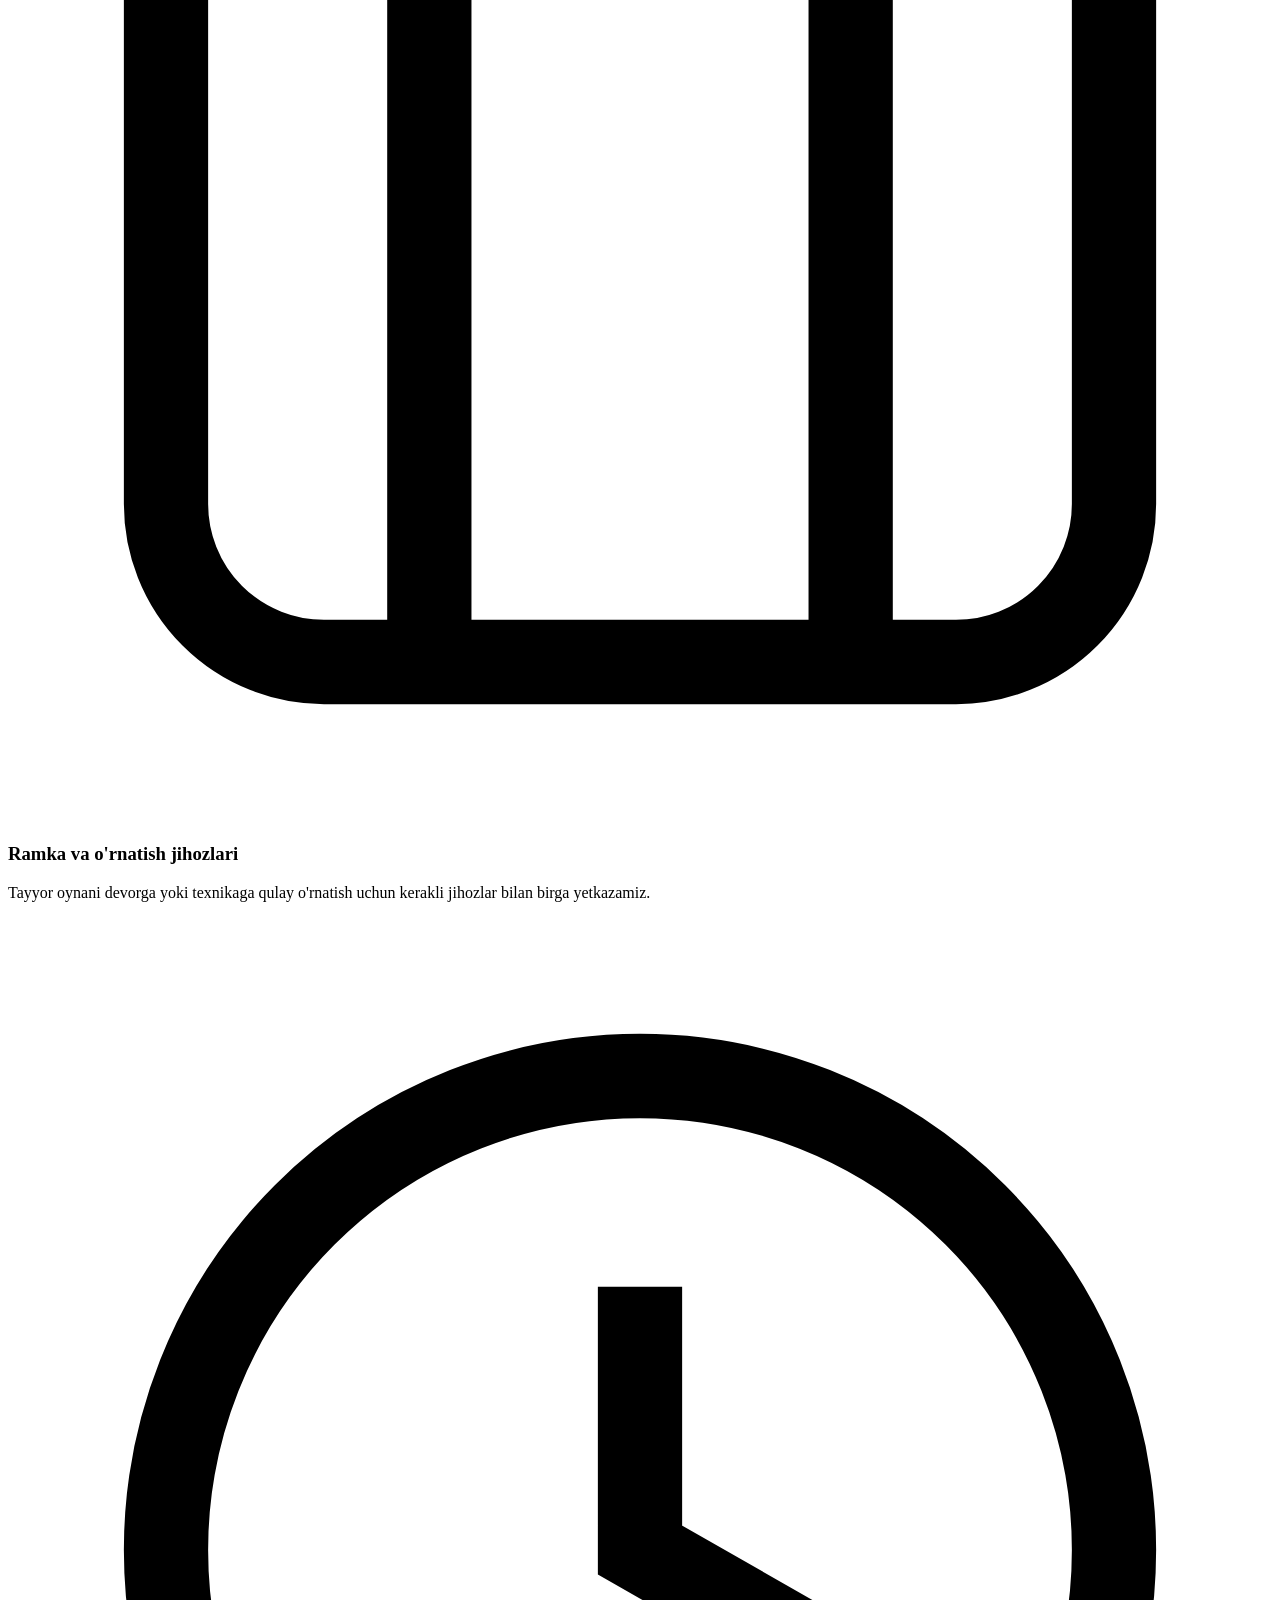
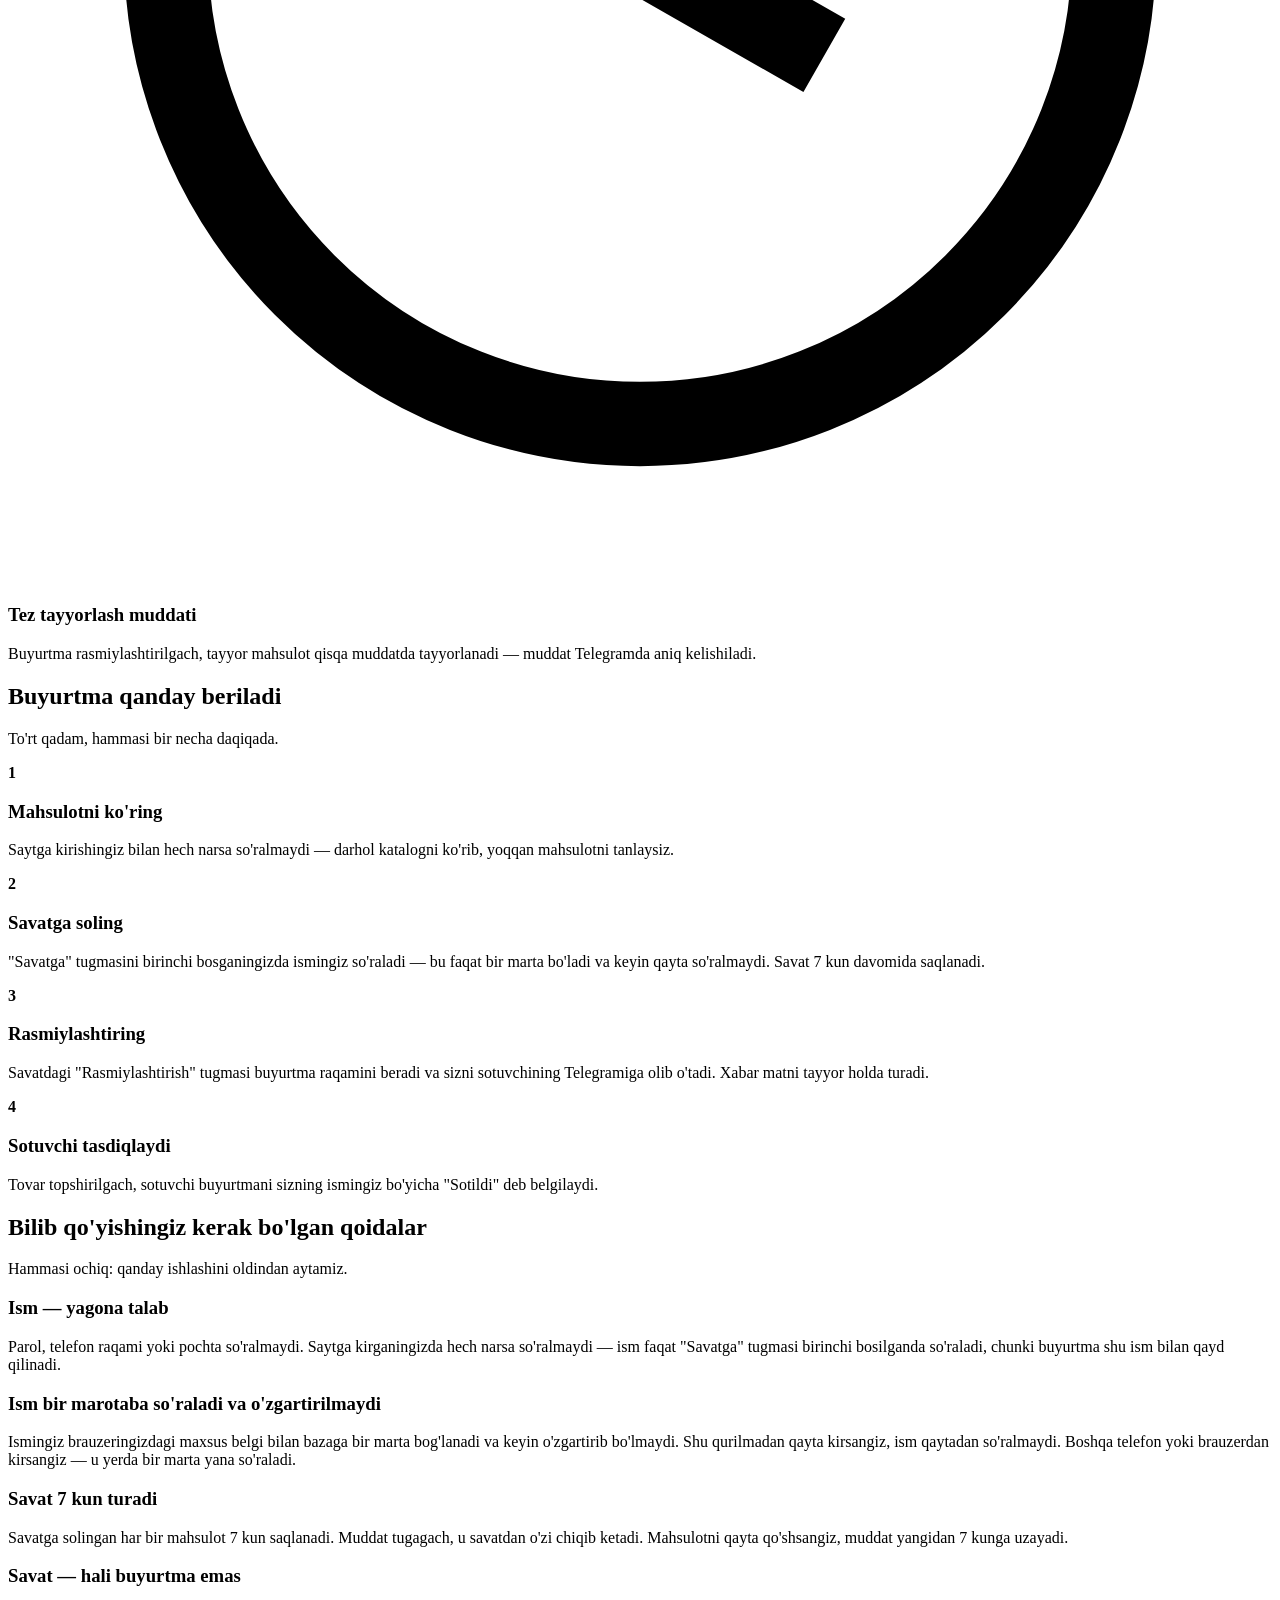
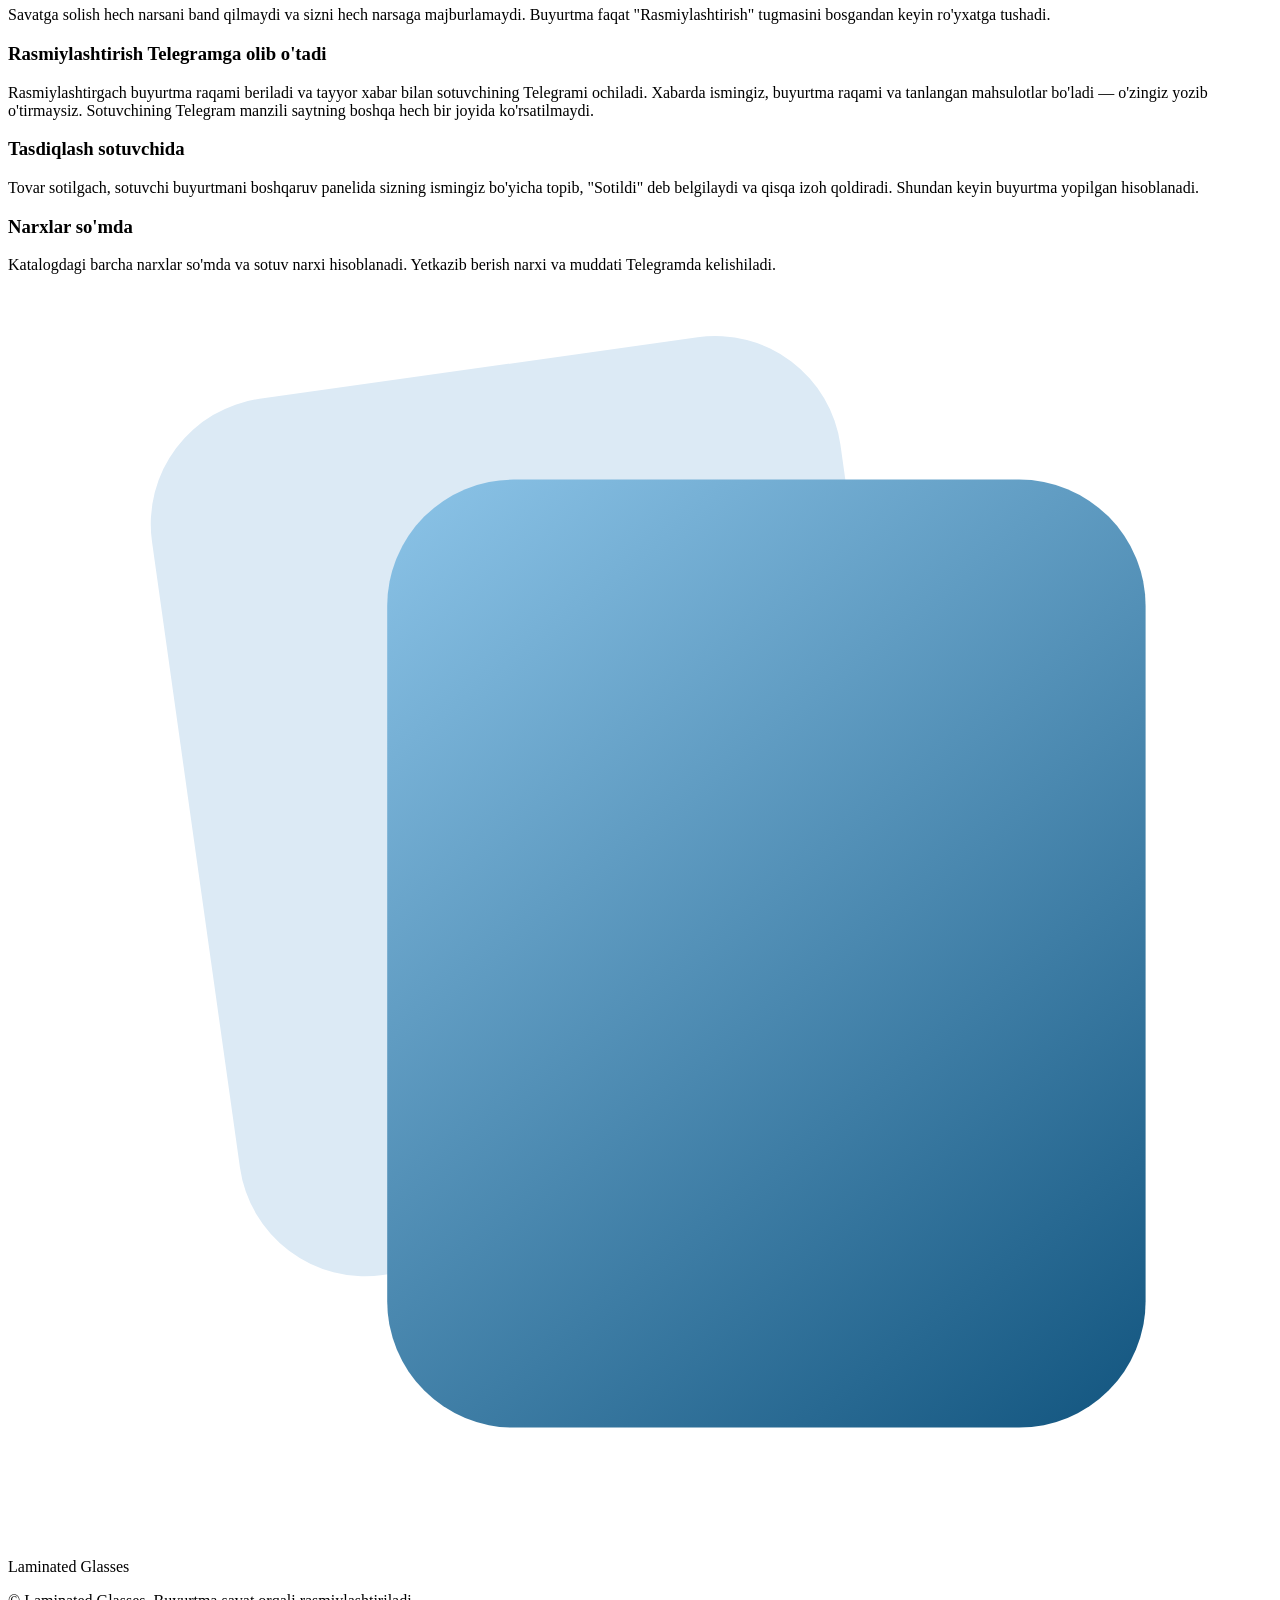
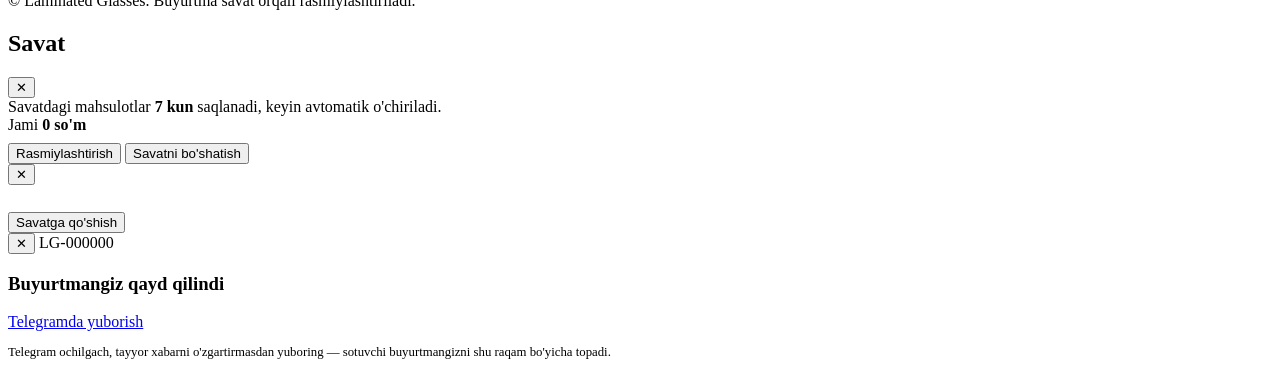
==== commit 3262cc6b: "Honeypot yangilandi, admin xavfsizlik paneli qo'shildi, yangiliklar bug'i tuzatildi yangi fayllar" ====
--- a/laminated_glasses/frontend/index.html
+++ b/laminated_glasses/frontend/index.html
@@ -48,7 +48,7 @@
       <span>Laminated Glasses<small>rasmli oynalar ustaxonasi</small></span>
     </a>
 
-    <nav class="main-nav"><a href="/bosh-sahifa">Bosh sahifa</a><a href="/mahsulotlar">Mahsulotlar</a><a href="/yangiliklar">Yangiliklar</a><a href="/aloqa">Aloqa</a></nav>
+    <nav class="main-nav"><a href="/bosh-sahifa">Bosh sahifa</a><a href="/mahsulotlar">Mahsulotlar</a><a href="/konstruktor">Konstruktor</a><a href="/yangiliklar">Yangiliklar</a><a href="/aloqa">Aloqa</a></nav>
 
     <div class="header-side">
       <button class="menu-toggle" id="menuToggle" aria-label="Menyuni ochish" aria-expanded="false" aria-controls="mobileNav">
@@ -78,6 +78,7 @@
   </div>
   <a href="/bosh-sahifa">Bosh sahifa</a>
   <a href="/mahsulotlar">Mahsulotlar</a>
+  <a href="/konstruktor">Konstruktor</a>
   <a href="/yangiliklar">Yangiliklar</a>
   <a href="/aloqa">Aloqa</a>
 </nav>
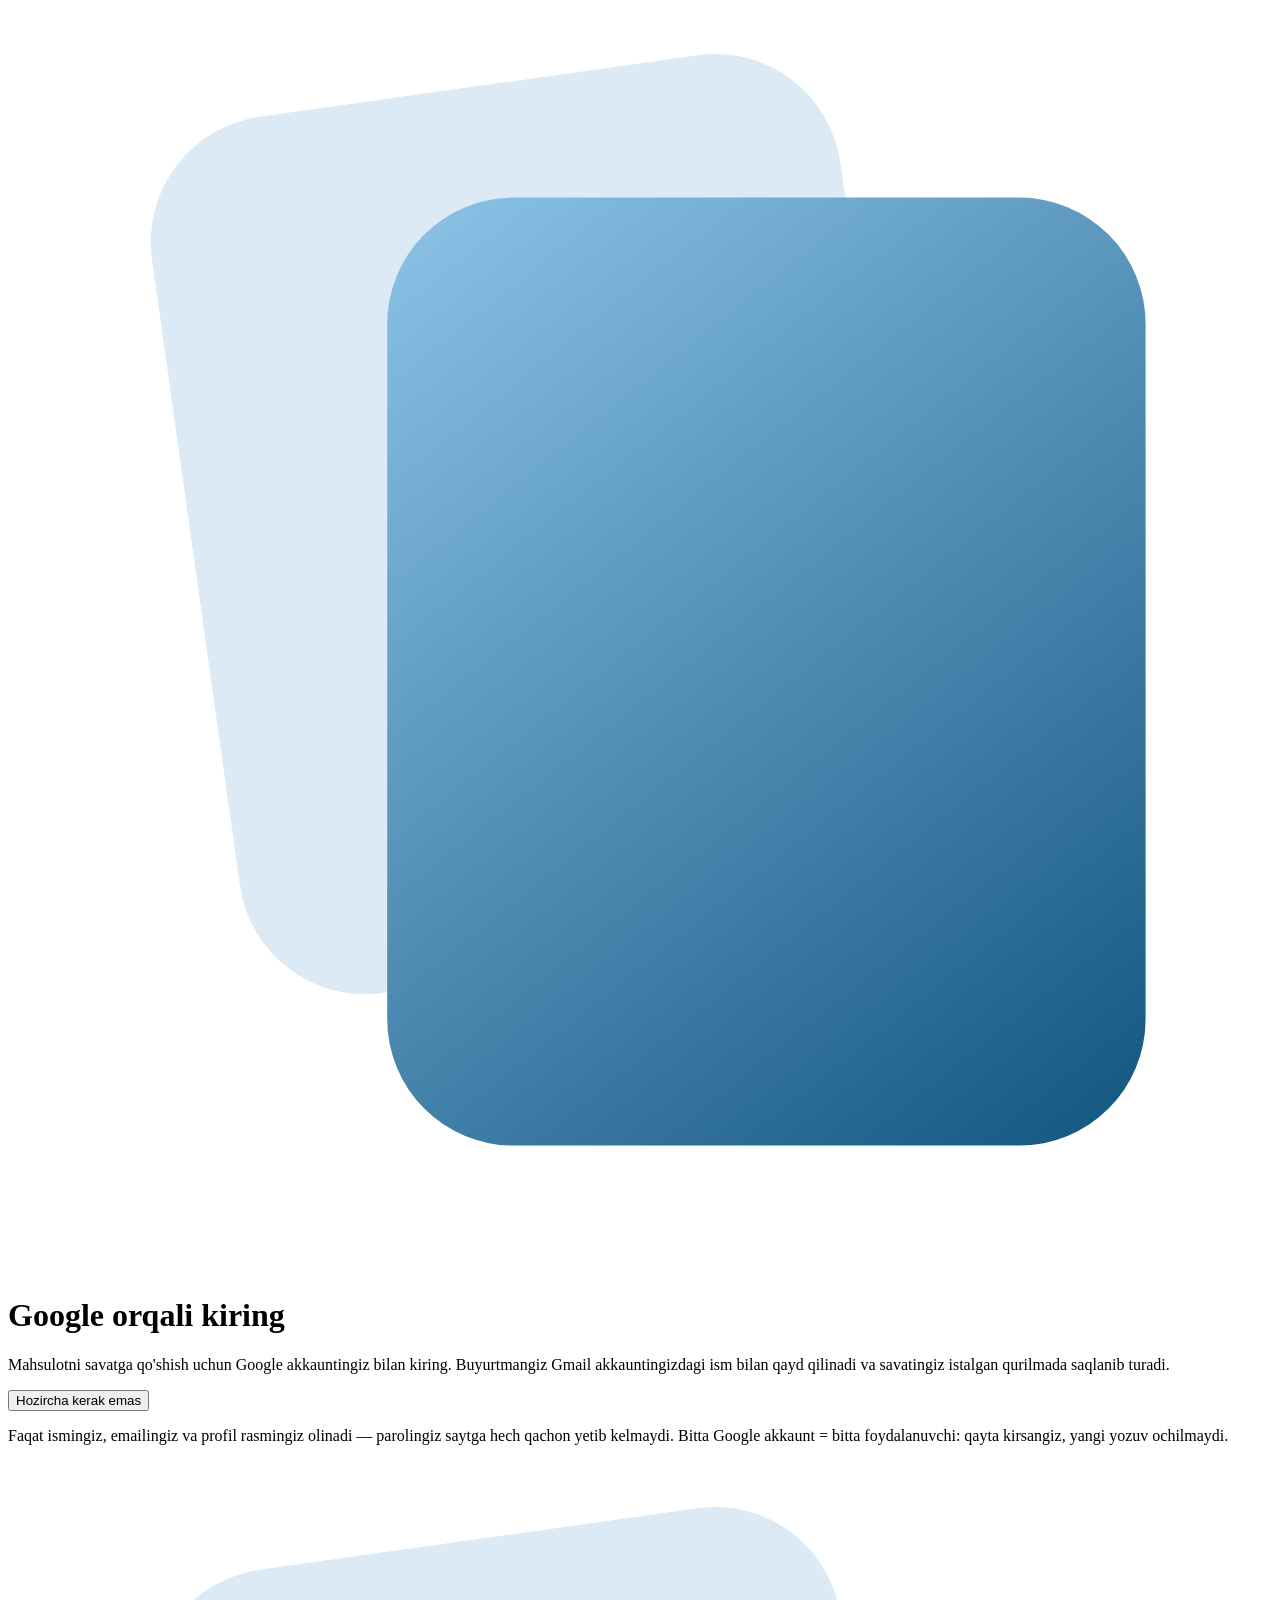
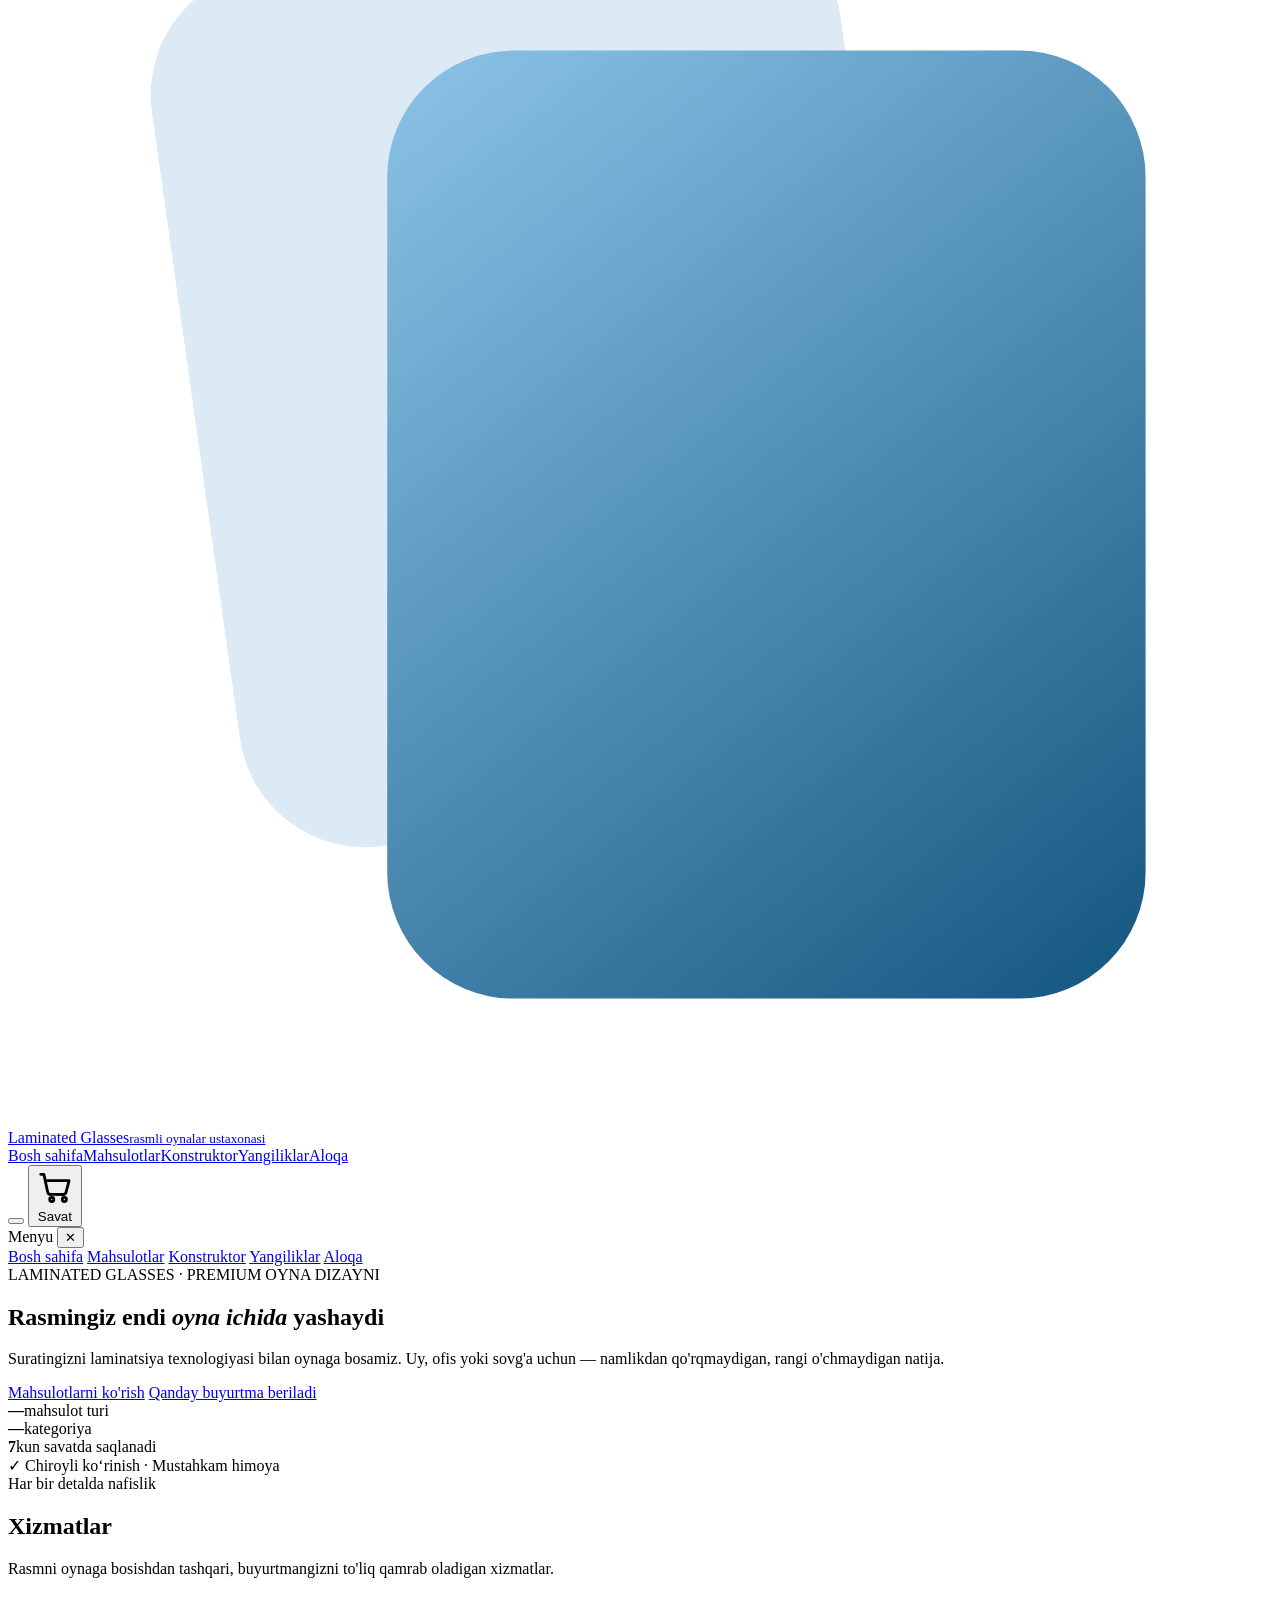
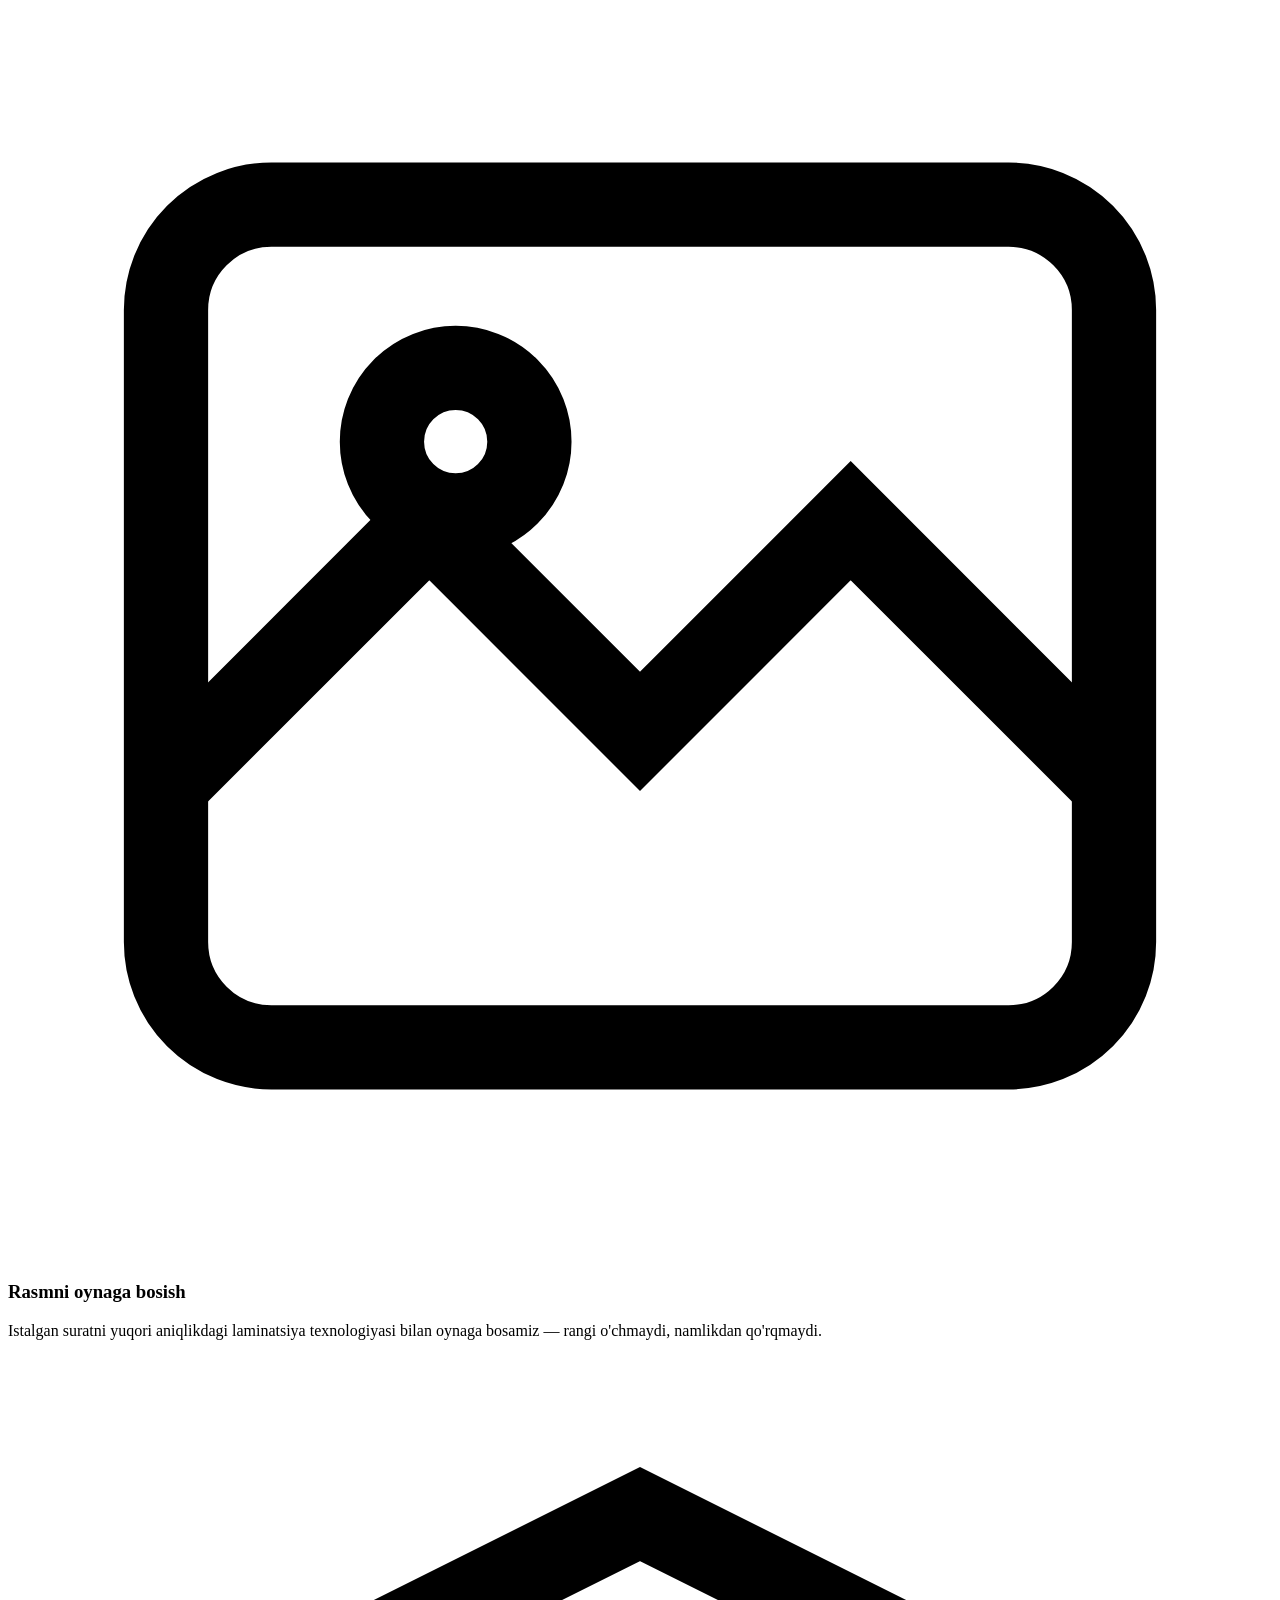
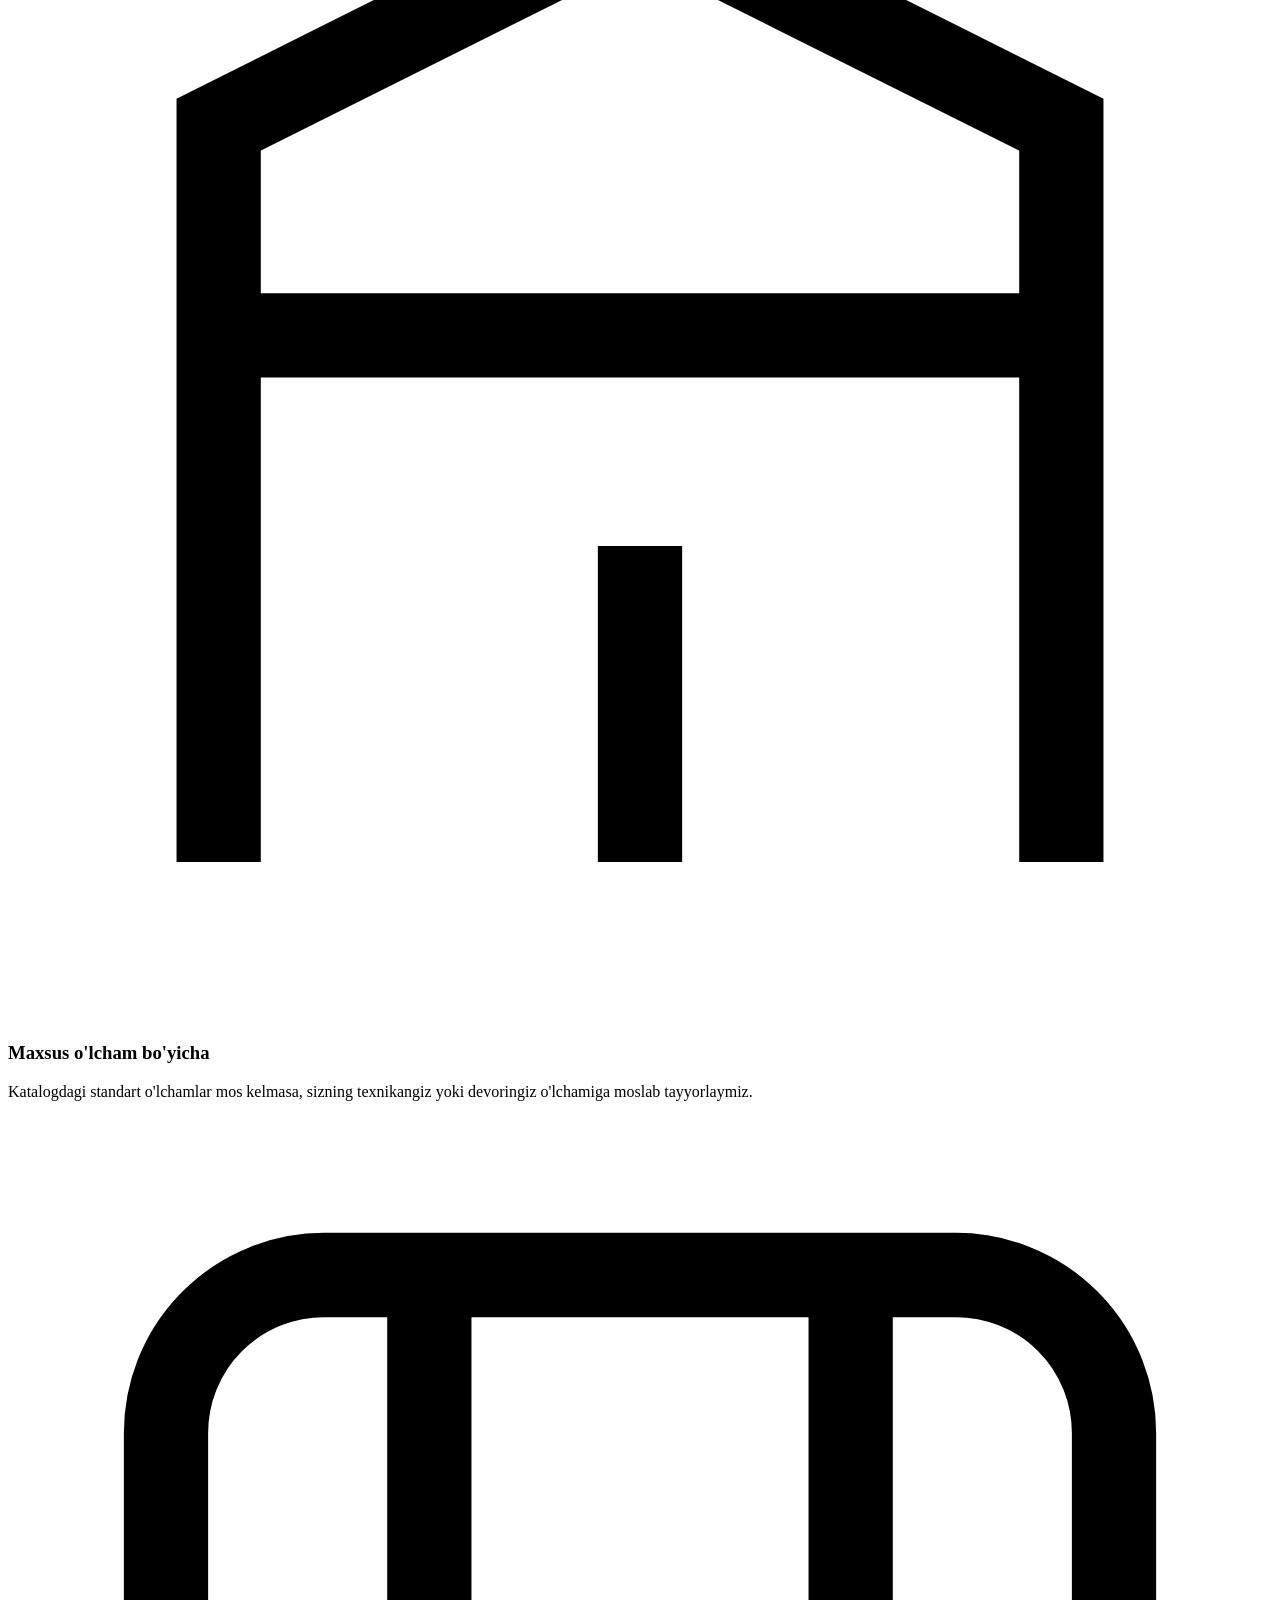
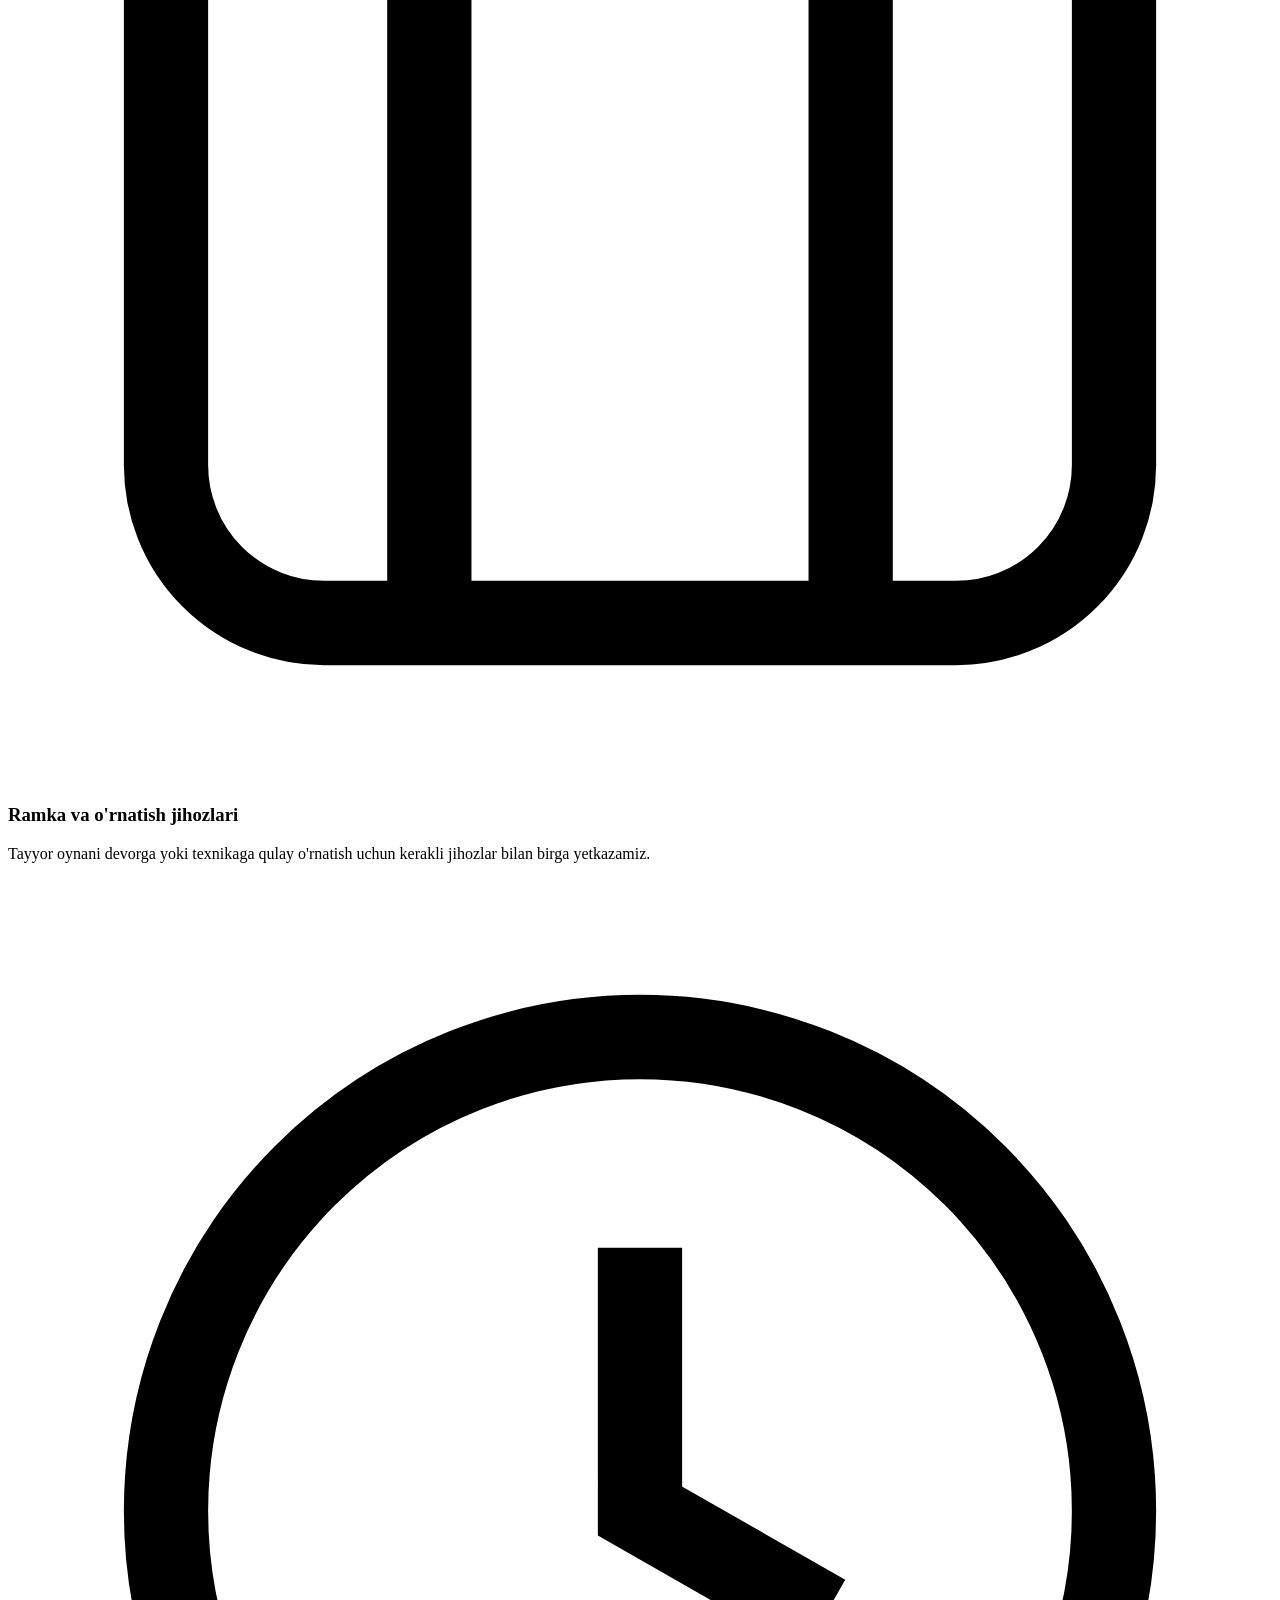
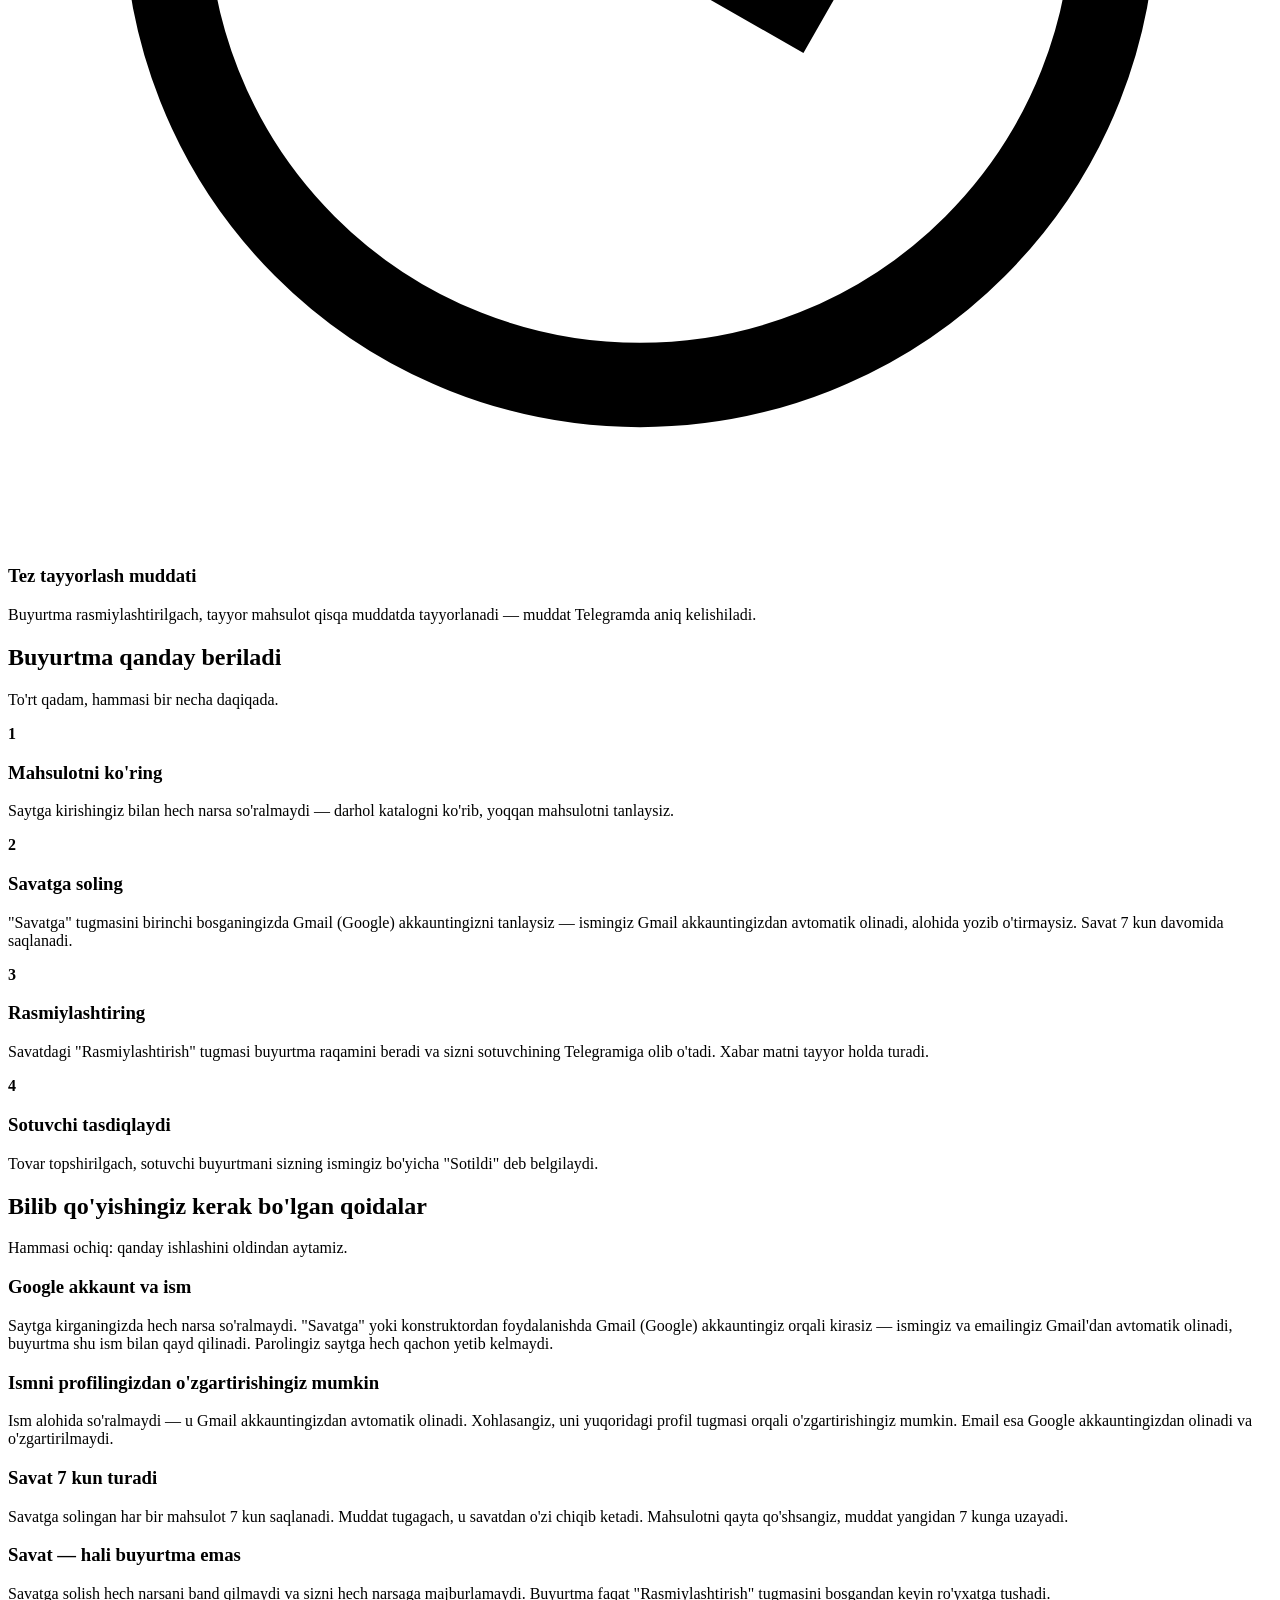
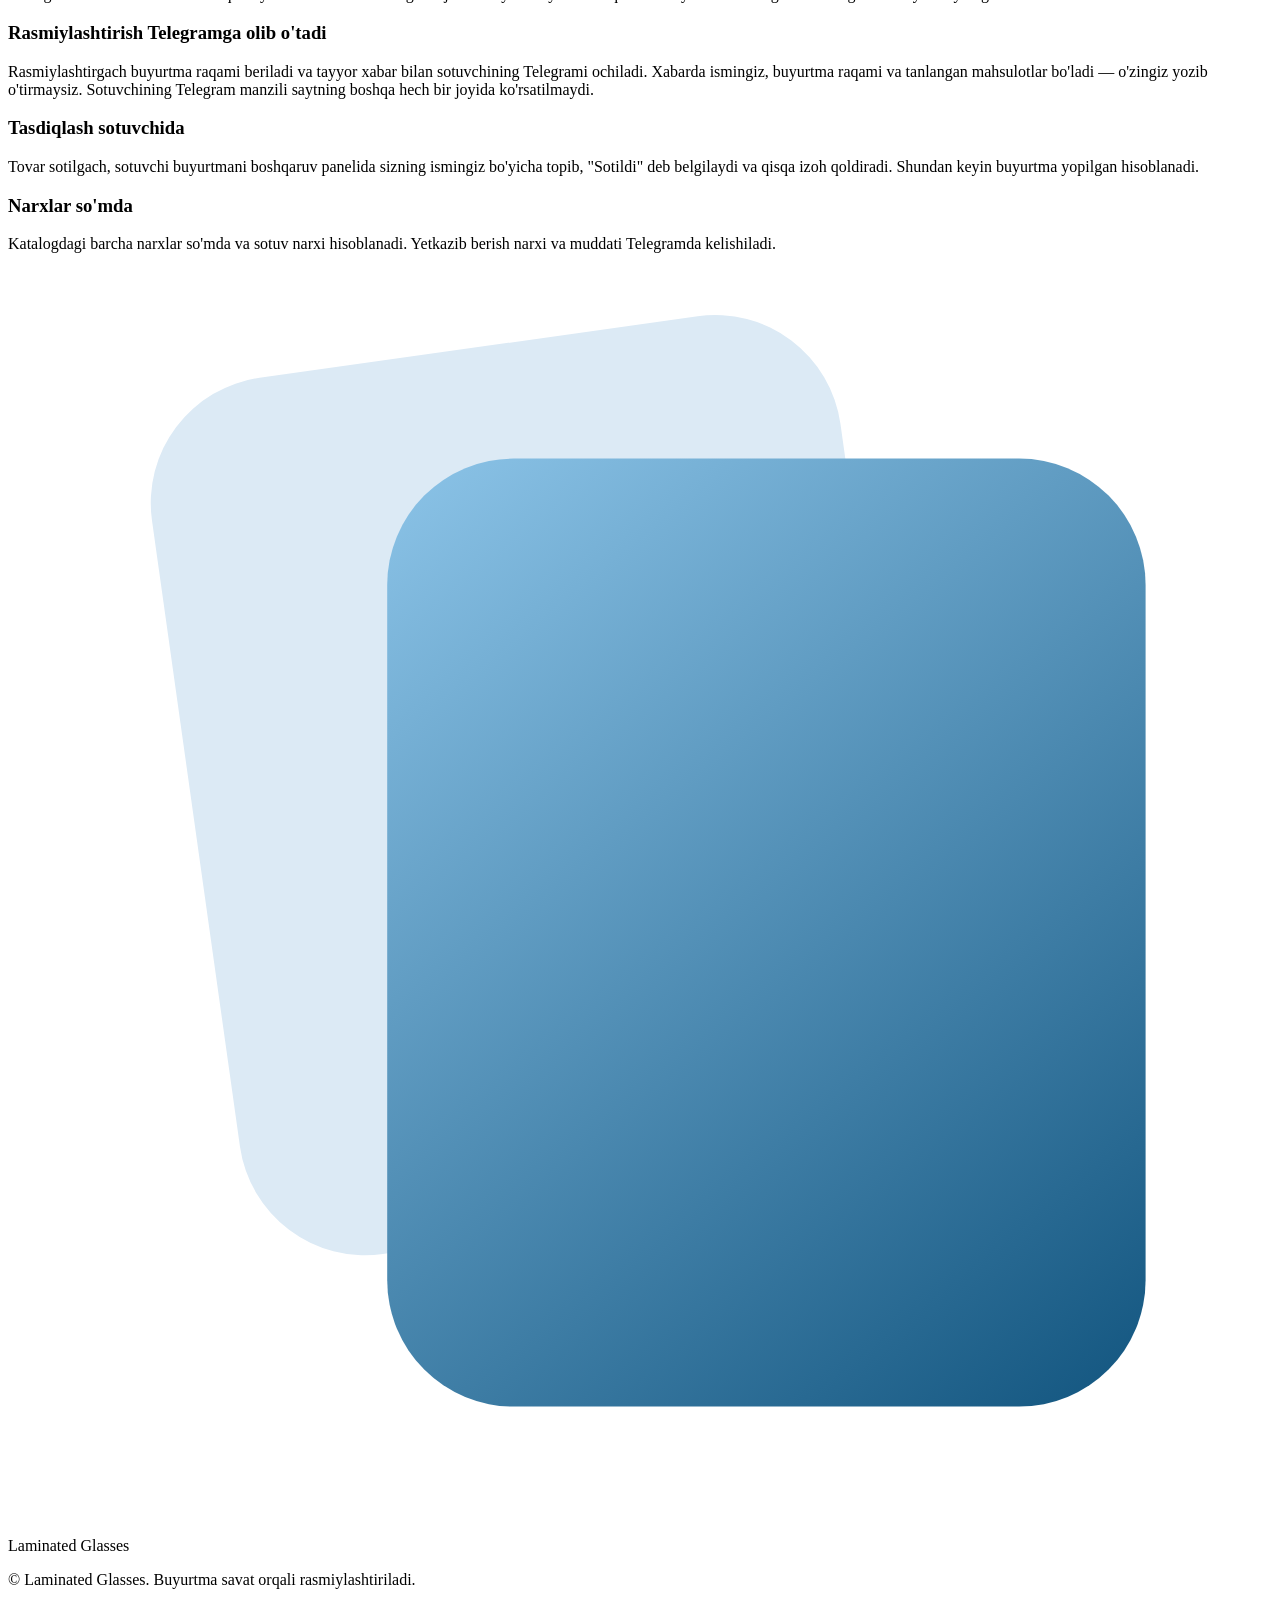
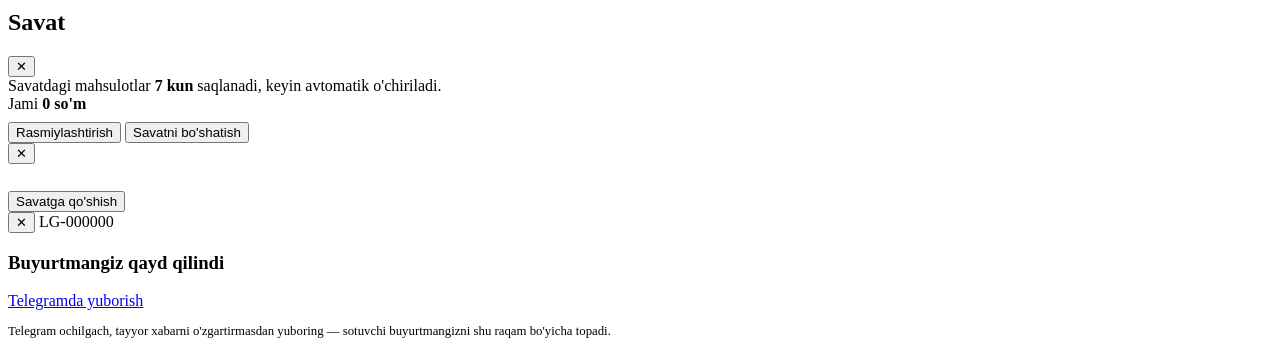
==== commit ca585aa0: "Honeypot yangilandi, admin xavfsizlik paneli qo'shildi, yangiliklar bug'i tuzatildi shaxsiy malumotl" ====
--- a/laminated_glasses/frontend/index.html
+++ b/laminated_glasses/frontend/index.html
@@ -10,11 +10,12 @@
 <link rel="preconnect" href="https://fonts.gstatic.com" crossorigin />
 <link href="https://fonts.googleapis.com/css2?family=Fraunces:opsz,wght@9..144,500;9..144,600&family=Manrope:wght@400;500;600;700&display=swap" rel="stylesheet" />
 <link rel="stylesheet" href="/css/style.css" />
+<link rel="stylesheet" href="/css/dialogs.css" />
 </head>
 <body>
 
-<!-- Ism so'raydigan oyna. Sayt ochilganda EMAS, foydalanuvchi birinchi marta
-     "Savatga" tugmasini bosganda ochiladi va faqat bir marotaba ko'rinadi. -->
+<!-- Google orqali kirish oynasi. Sayt ochilganda EMAS, foydalanuvchi
+     "Savatga" tugmasini bosganda (kirmagan bo'lsa) ochiladi. -->
 <div class="gate" id="gate">
   <div class="gate-card">
     <svg class="brand-mark" viewBox="0 0 40 40" fill="none" xmlns="http://www.w3.org/2000/svg">
@@ -24,14 +25,12 @@
         <stop stop-color="#8CC4E8"/><stop offset="1" stop-color="#12557F"/>
       </linearGradient></defs>
     </svg>
-    <h1>Yana bitta qadam qoldi</h1>
-    <p>Mahsulot savatga qo'shilishidan oldin ismingizni so'raymiz — buyurtmangiz shu ism bilan qayd qilinadi va sotuvchi sizni aynan shu ism orqali topadi. Ism faqat shu bir marta so'raladi va keyin o'zgartirilmaydi.</p>
-    <form id="gateForm" novalidate>
-      <input type="text" id="gateName" class="gate-input" placeholder="Masalan: Aziz Karimov" maxlength="120" autocomplete="name" />
-      <div class="gate-error" id="gateError"></div>
-      <button type="submit" class="btn btn-primary btn-block" id="gateBtn">Davom etish</button>
-    </form>
-    <p class="gate-note">Telefon raqami yoki parol so'ralmaydi. Ismingiz brauzeringizga bog'lanadi: shu qurilmadan qayta kirsangiz, sayt sizni o'zi taniydi va ism qayta so'ralmaydi.</p>
+    <h1>Google orqali kiring</h1>
+    <p>Mahsulotni savatga qo'shish uchun Google akkauntingiz bilan kiring. Buyurtmangiz Gmail akkauntingizdagi ism bilan qayd qilinadi va savatingiz istalgan qurilmada saqlanib turadi.</p>
+    <div class="gate-google" id="googleBtn" aria-live="polite"></div>
+    <div class="gate-error" id="gateError" role="alert"></div>
+    <button type="button" class="gate-cancel" id="gateCancel">Hozircha kerak emas</button>
+    <p class="gate-note">Faqat ismingiz, emailingiz va profil rasmingiz olinadi — parolingiz saytga hech qachon yetib kelmaydi. Bitta Google akkaunt = bitta foydalanuvchi: qayta kirsangiz, yangi yozuv ochilmaydi.</p>
   </div>
 </div>
 
@@ -54,7 +53,7 @@
       <button class="menu-toggle" id="menuToggle" aria-label="Menyuni ochish" aria-expanded="false" aria-controls="mobileNav">
         <span></span><span></span><span></span>
       </button>
-      <button class="user-chip static" id="userChip" title="Ismingiz" tabindex="-1">
+      <button class="user-chip" id="userChip" hidden title="Chiqish uchun bosing" tabindex="0">
         <span class="avatar" id="userInitial">?</span>
         <span class="name" id="userName">Mehmon</span>
       </button>
@@ -186,7 +185,7 @@
       <div class="step">
         <b>2</b>
         <h3>Savatga soling</h3>
-        <p>"Savatga" tugmasini birinchi bosganingizda ismingiz so'raladi — bu faqat bir marta bo'ladi va keyin qayta so'ralmaydi. Savat 7 kun davomida saqlanadi.</p>
+        <p>"Savatga" tugmasini birinchi bosganingizda Gmail (Google) akkauntingizni tanlaysiz — ismingiz Gmail akkauntingizdan avtomatik olinadi, alohida yozib o'tirmaysiz. Savat 7 kun davomida saqlanadi.</p>
       </div>
       <div class="step">
         <b>3</b>
@@ -226,12 +225,12 @@
     </div>
     <div class="rule-grid">
       <div class="rule">
-        <h3>Ism — yagona talab</h3>
-        <p>Parol, telefon raqami yoki pochta so'ralmaydi. Saytga kirganingizda hech narsa so'ralmaydi — ism faqat "Savatga" tugmasi birinchi bosilganda so'raladi, chunki buyurtma shu ism bilan qayd qilinadi.</p>
-      </div>
-      <div class="rule">
-        <h3>Ism bir marotaba so'raladi va o'zgartirilmaydi</h3>
-        <p>Ismingiz brauzeringizdagi maxsus belgi bilan bazaga bir marta bog'lanadi va keyin o'zgartirib bo'lmaydi. Shu qurilmadan qayta kirsangiz, ism qaytadan so'ralmaydi. Boshqa telefon yoki brauzerdan kirsangiz — u yerda bir marta yana so'raladi.</p>
+        <h3>Google akkaunt va ism</h3>
+        <p>Saytga kirganingizda hech narsa so'ralmaydi. "Savatga" yoki konstruktordan foydalanishda Gmail (Google) akkauntingiz orqali kirasiz — ismingiz va emailingiz Gmail'dan avtomatik olinadi, buyurtma shu ism bilan qayd qilinadi. Parolingiz saytga hech qachon yetib kelmaydi.</p>
+      </div>
+      <div class="rule">
+        <h3>Ismni profilingizdan o'zgartirishingiz mumkin</h3>
+        <p>Ism alohida so'ralmaydi — u Gmail akkauntingizdan avtomatik olinadi. Xohlasangiz, uni yuqoridagi profil tugmasi orqali o'zgartirishingiz mumkin. Email esa Google akkauntingizdan olinadi va o'zgartirilmaydi.</p>
       </div>
       <div class="rule highlight">
         <h3>Savat 7 kun turadi</h3>
@@ -357,6 +356,7 @@
 
 <div class="toast" id="toast"></div>
 
+<script src="/js/dialogs.js"></script>
 <script src="/js/main.js"></script>
 <script>
 document.addEventListener("DOMContentLoaded",()=>{
